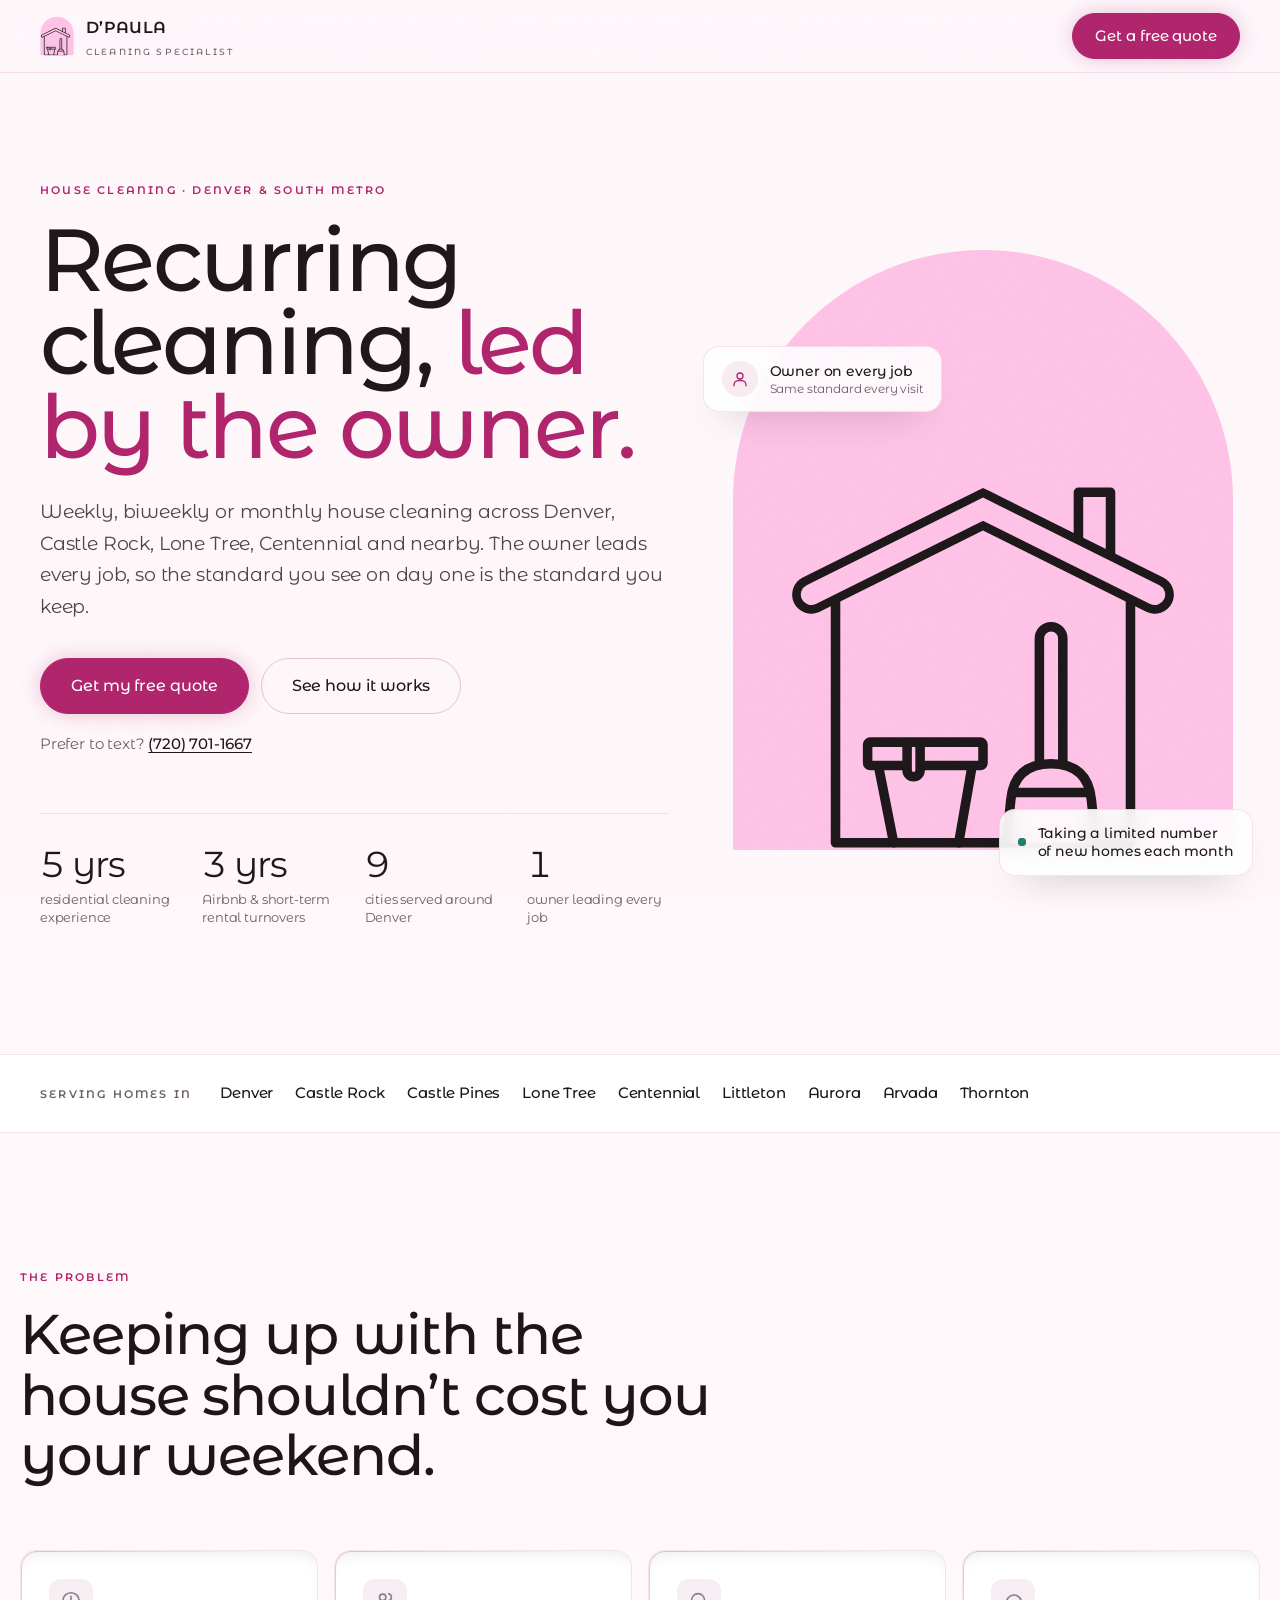
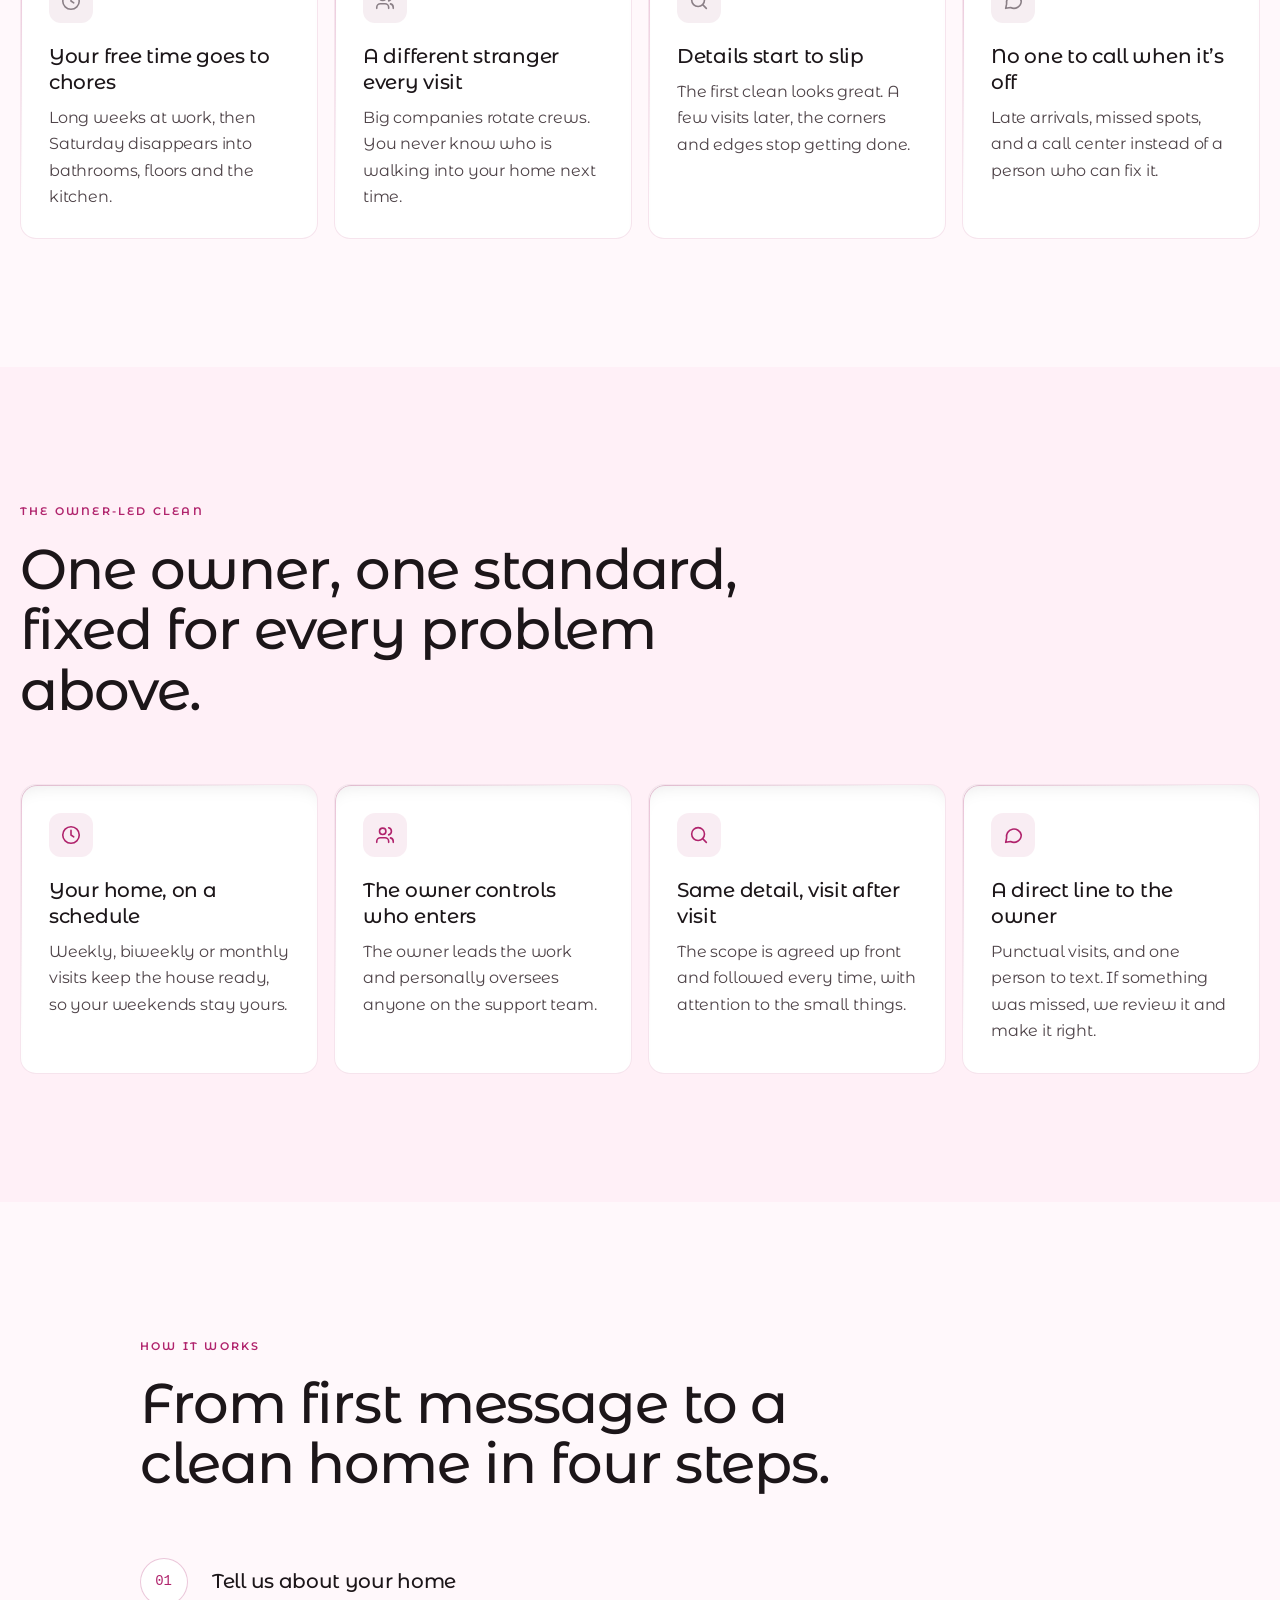
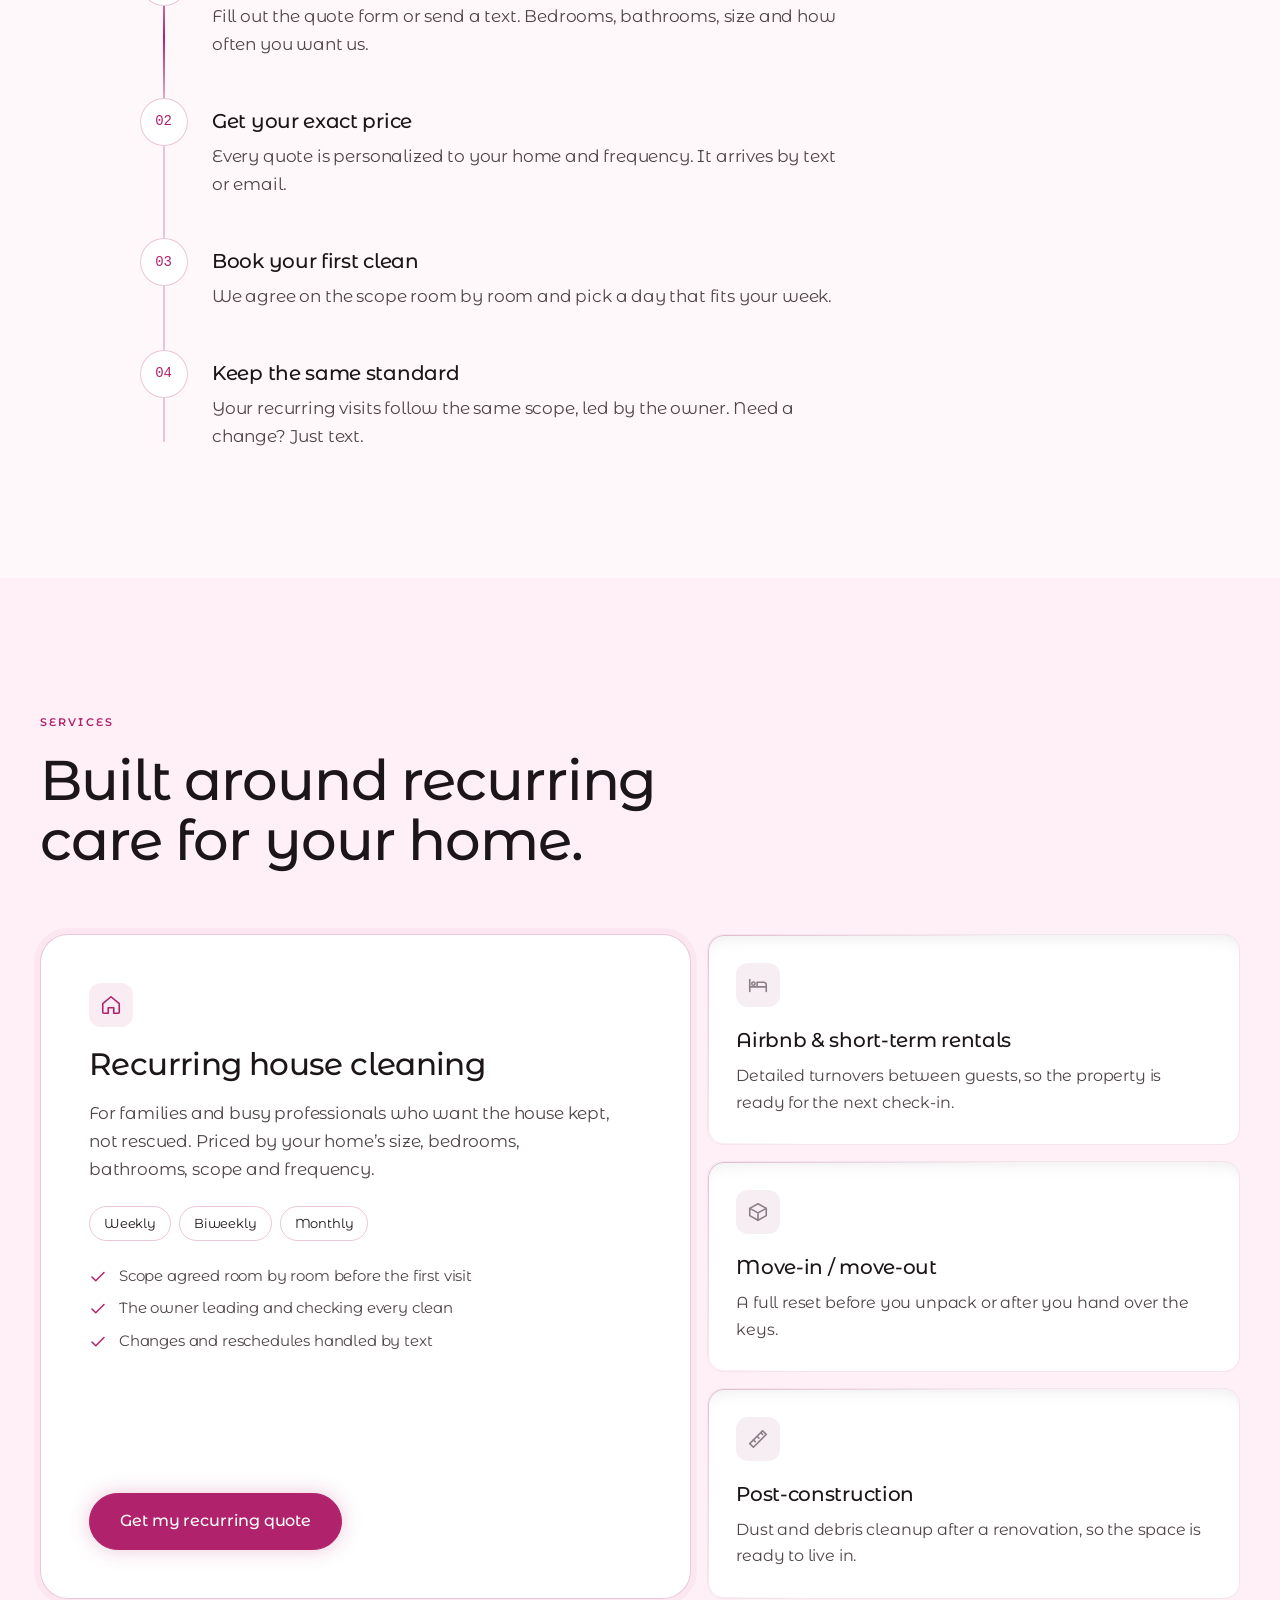
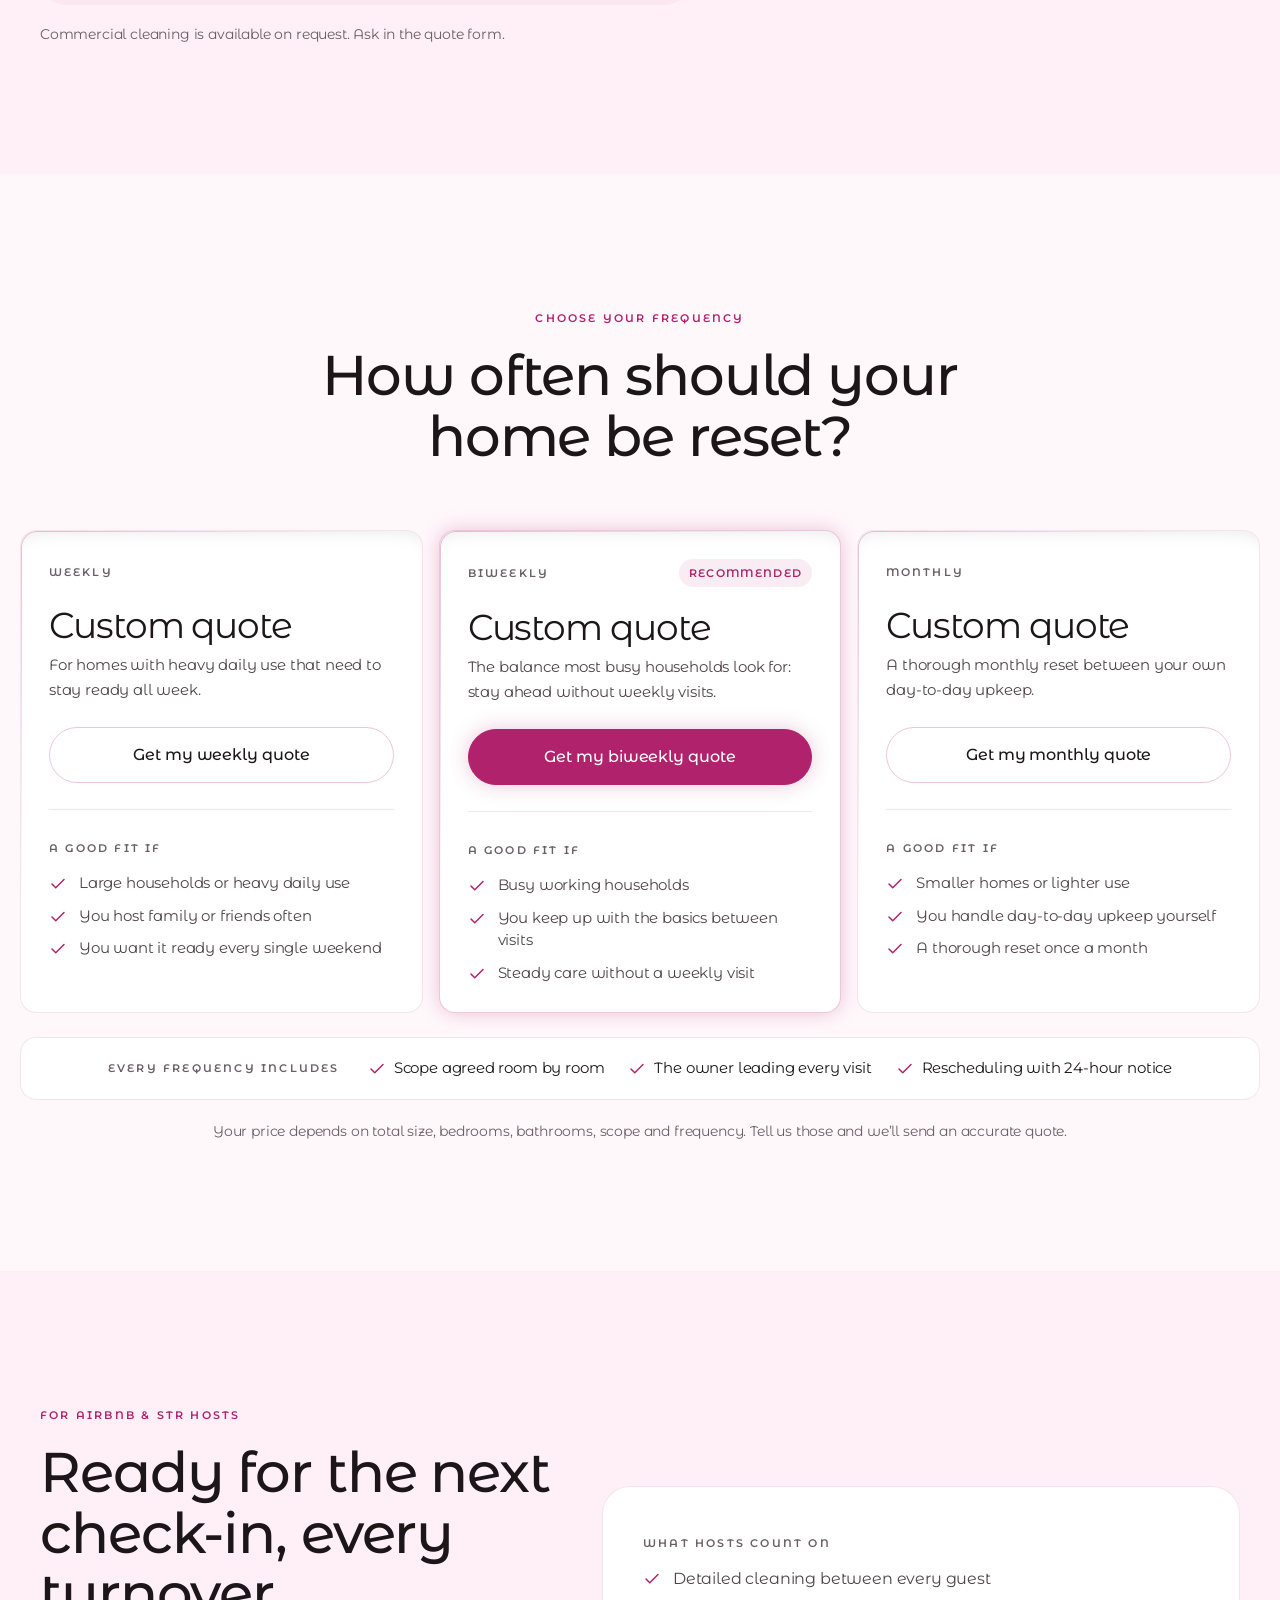
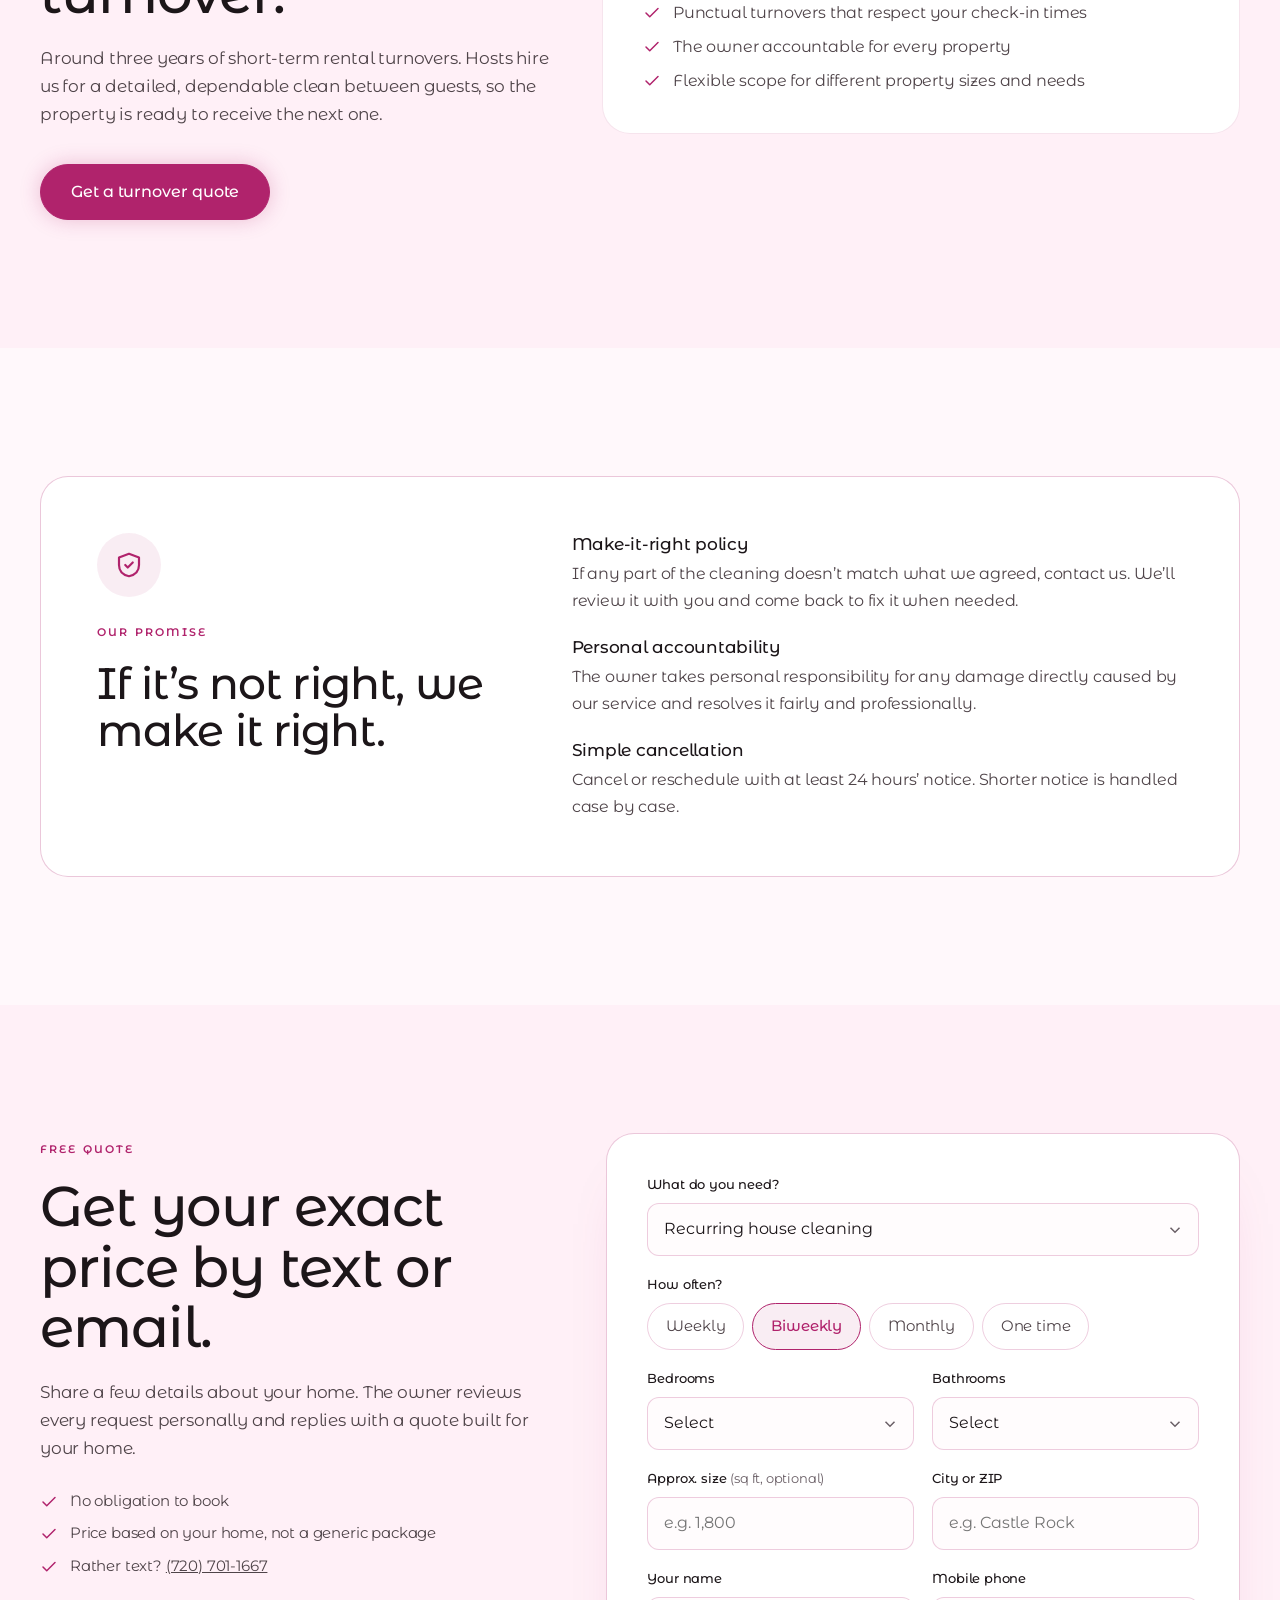
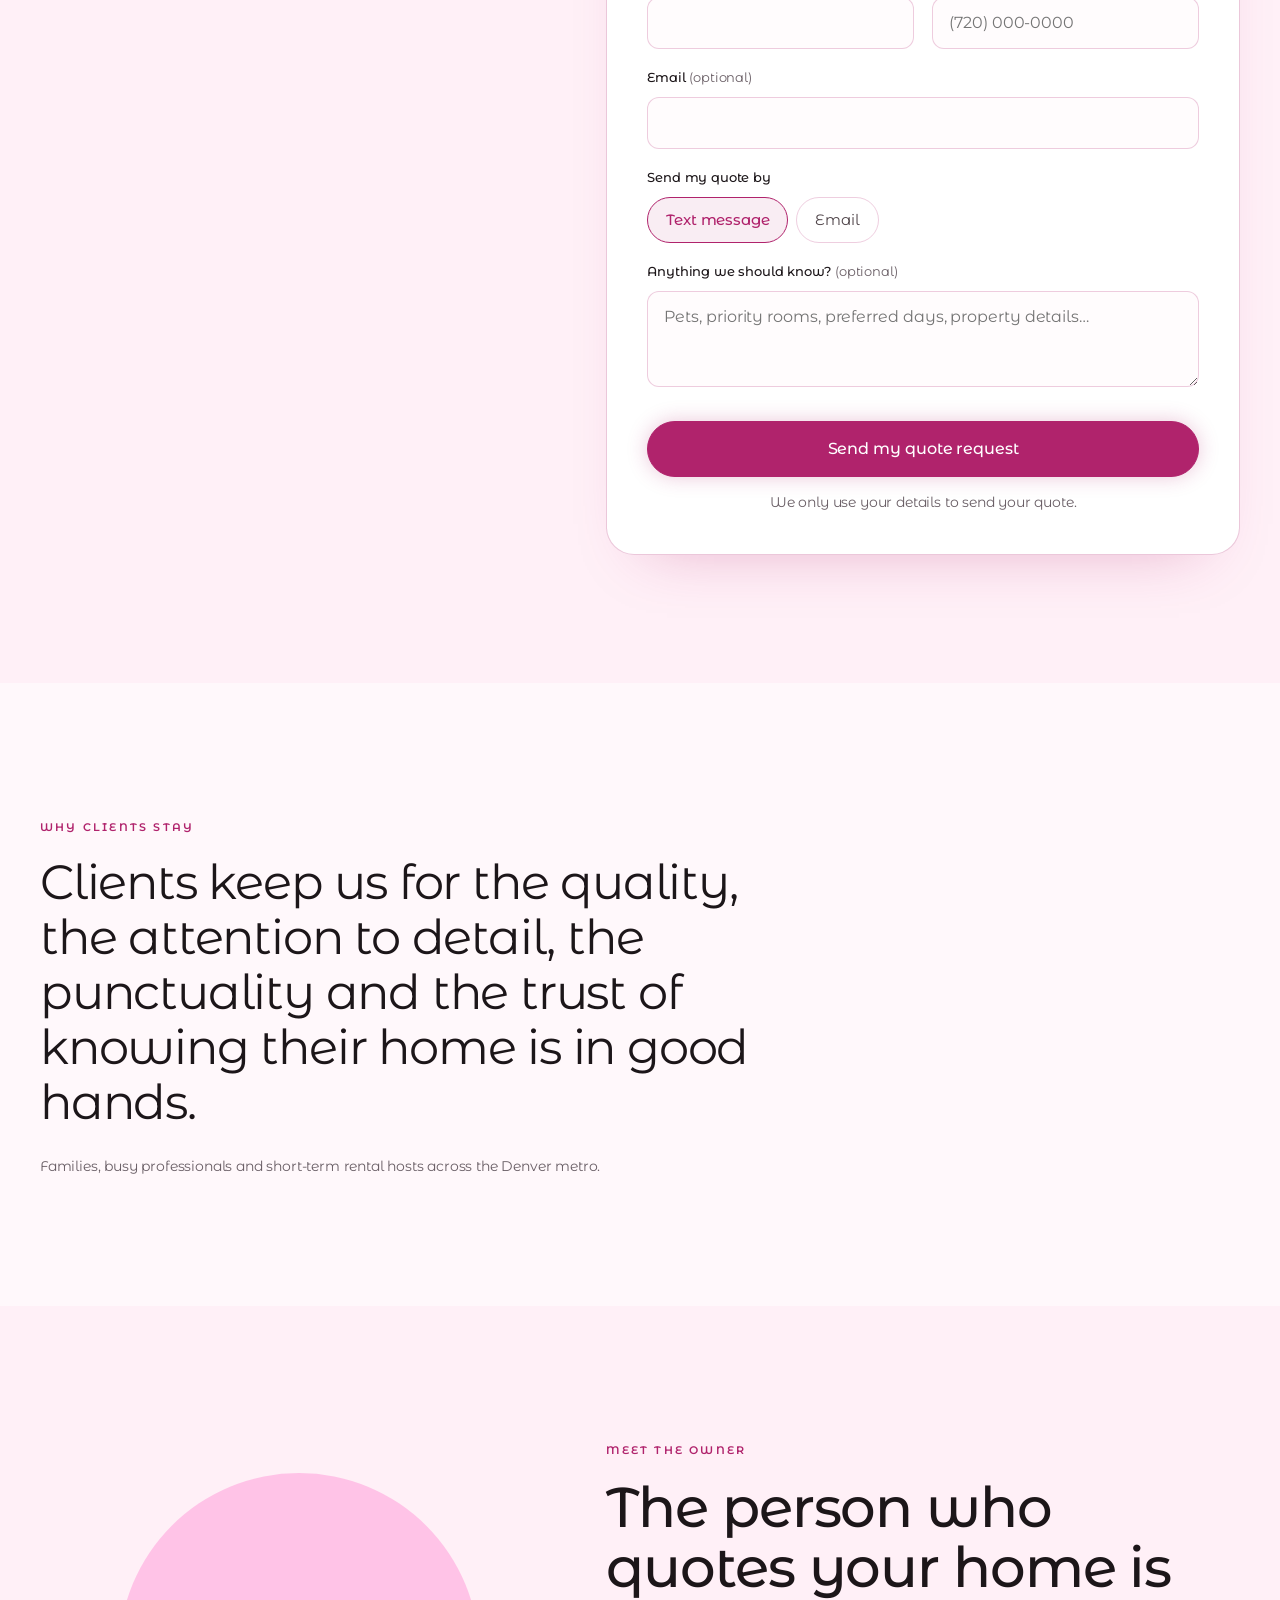
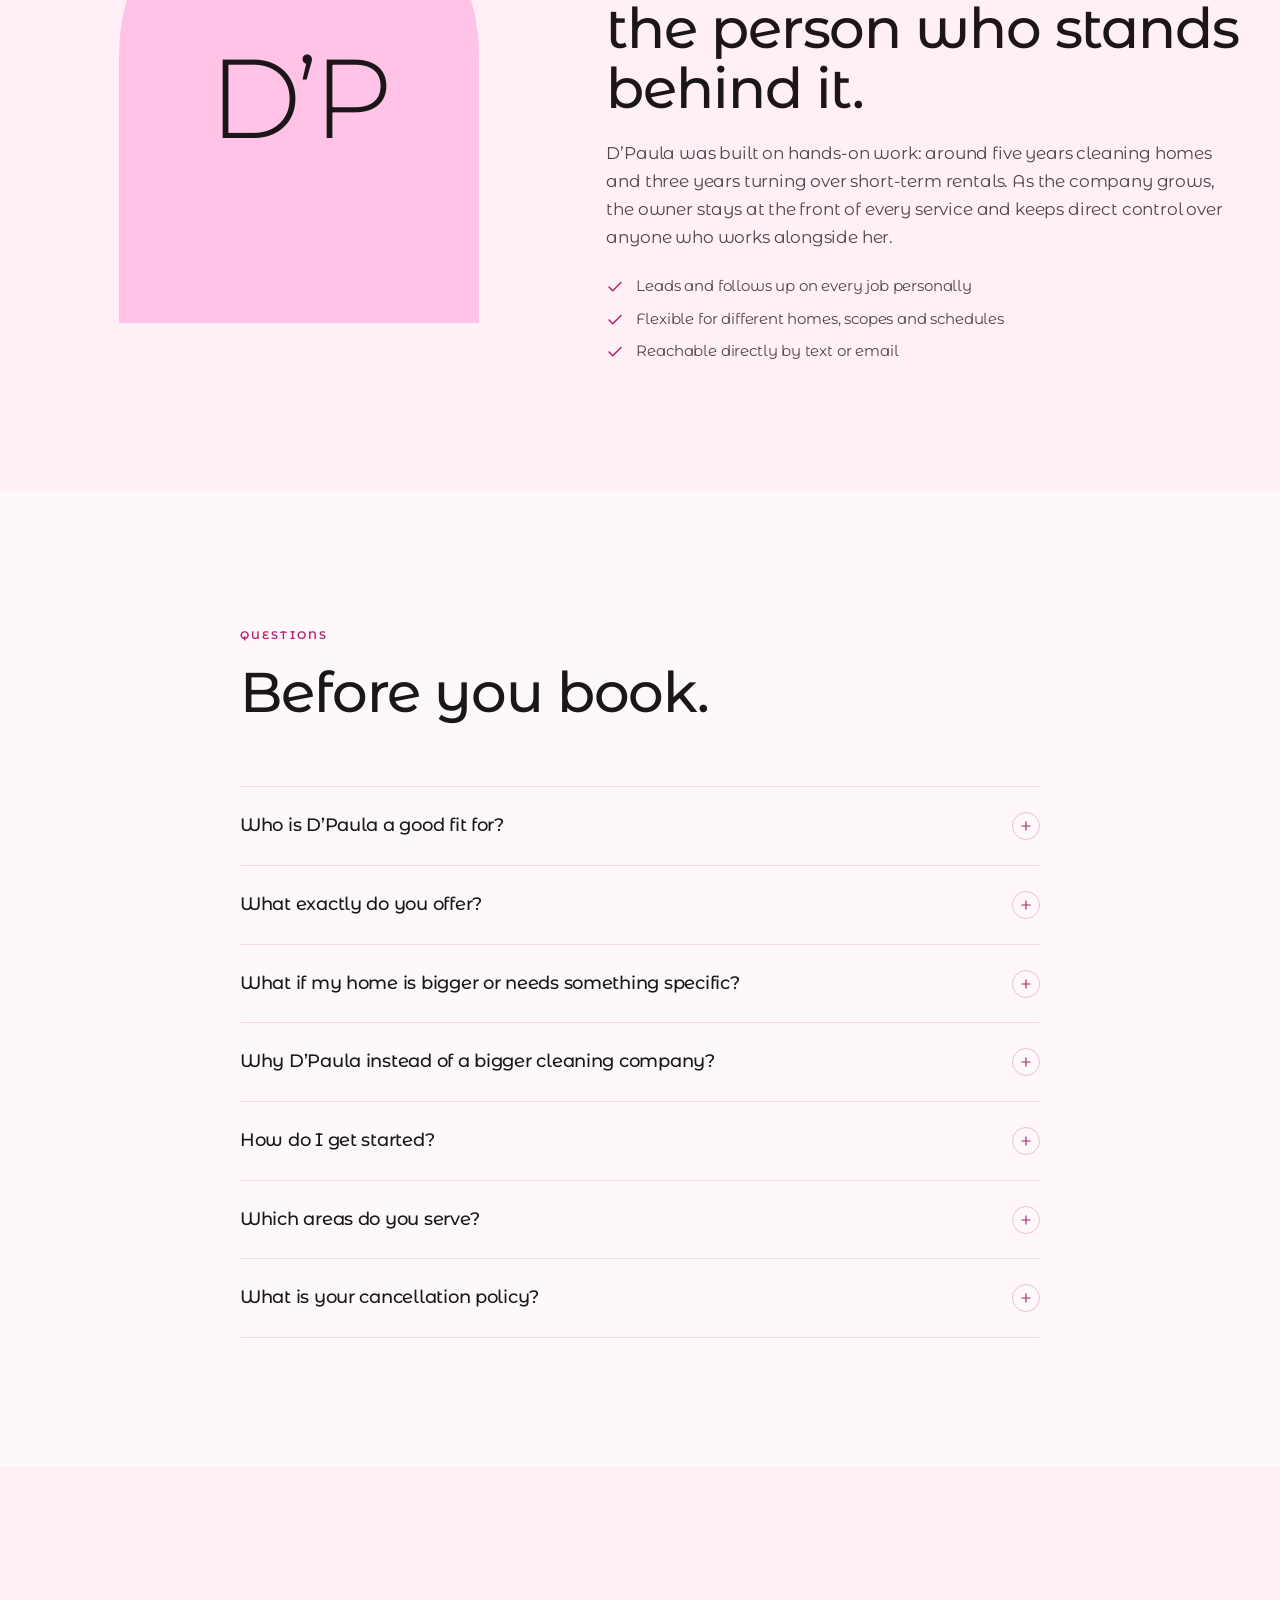
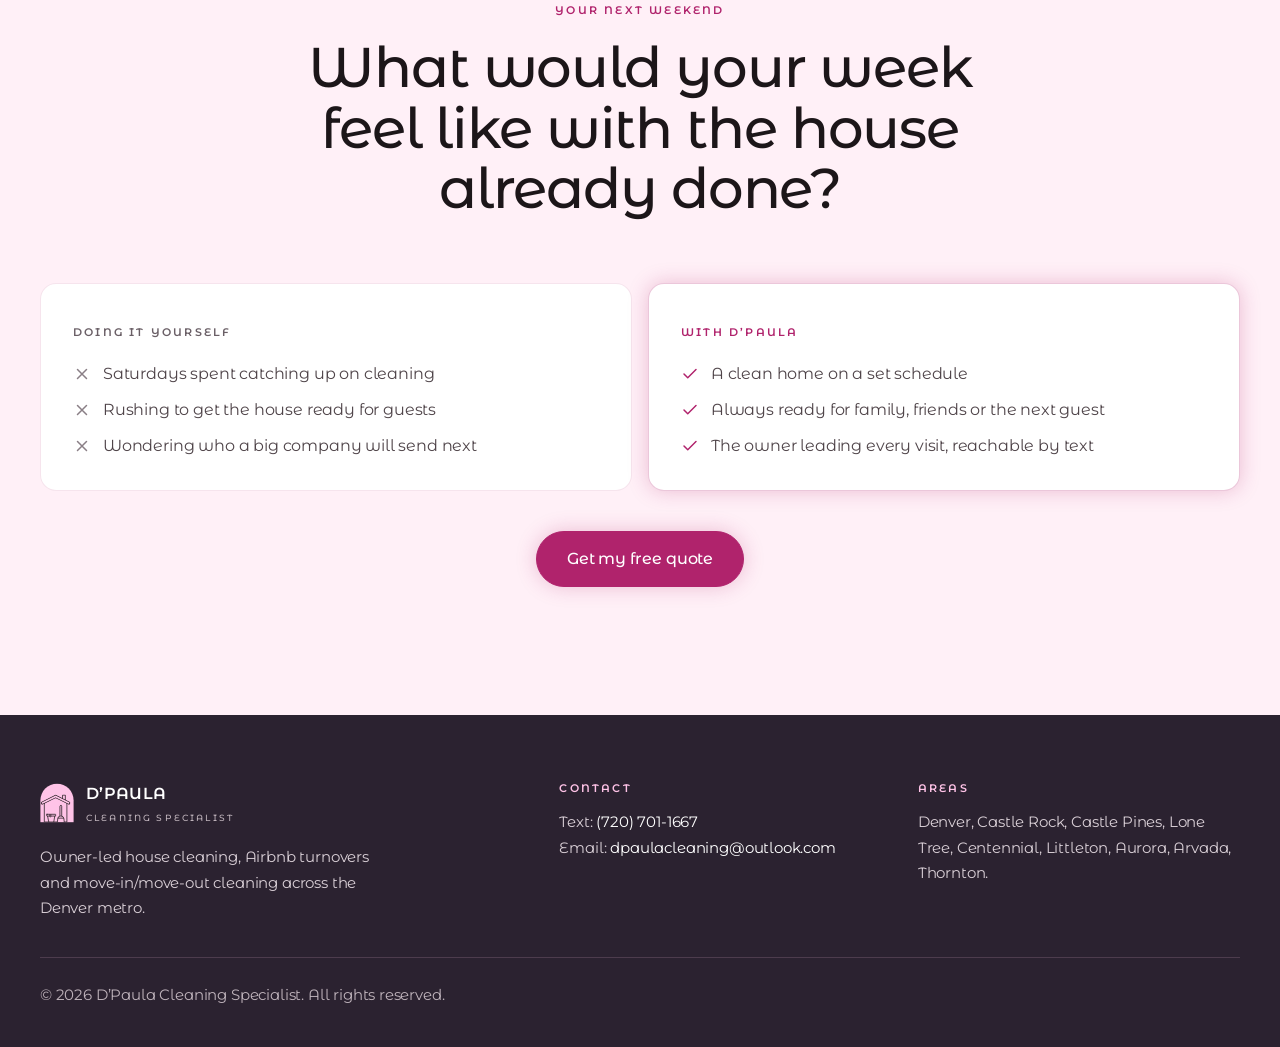
==== nathalia/index.html @ 1c531e30 "Add files via upload" ====
<!DOCTYPE html>
<html lang="en">
<head>
<meta charset="utf-8">
<meta name="viewport" content="width=device-width, initial-scale=1, viewport-fit=cover">
<title>D'Paula Cleaning Specialist | Owner-Led House Cleaning in Denver &amp; South Metro</title>
<meta name="description" content="Recurring house cleaning, Airbnb turnovers and move-in/move-out cleaning in Denver, Castle Rock, Castle Pines, Lone Tree, Centennial, Littleton, Aurora, Arvada and Thornton. The owner leads every job. Get a free quote.">
<meta name="theme-color" content="#FFF8FB">
<meta property="og:title" content="D'Paula Cleaning Specialist">
<meta property="og:description" content="Owner-led house cleaning across Denver and the South Metro. Weekly, biweekly or monthly.">
<meta property="og:type" content="website">
<!-- TROCAR: og:image com uma foto real (1200x630) quando houver -->
<link rel="icon" href="data:image/svg+xml,%3Csvg xmlns='http://www.w3.org/2000/svg' viewBox='0 0 32 32'%3E%3Cpath d='M2 32V16A14 14 0 0 1 30 16V32Z' fill='%23FFC3E7'/%3E%3Cpath d='M7 18l9-7 9 7M9 17v12h14V17' fill='none' stroke='%231C1619' stroke-width='2.4' stroke-linejoin='round'/%3E%3C/svg%3E">

<link rel="preconnect" href="https://fonts.googleapis.com">
<link rel="preconnect" href="https://fonts.gstatic.com" crossorigin>
<!-- Montserrat: mesma família da logo. Escolha deliberada no lugar da Inter para manter coerência de marca. -->
<link href="https://fonts.googleapis.com/css2?family=Montserrat:wght@300..600&display=swap" rel="stylesheet">

<script>document.documentElement.classList.add('js')</script>

<!-- TROCAR: cole aqui o GA4 (gtag) e o Meta Pixel quando a cliente tiver as contas.
     Os eventos já disparam pela função track() no fim do arquivo:
     generate_lead (envio do formulário) e contact_text / contact_email (cliques de contato). -->

<script type="application/ld+json">
{
  "@context": "https://schema.org",
  "@type": "LocalBusiness",
  "name": "D'Paula Cleaning Specialist",
  "description": "Owner-led residential cleaning, Airbnb / short-term rental turnovers, move-in/move-out and post-construction cleaning.",
  "telephone": "+1-720-701-1667",
  "email": "dpaulacleaning@outlook.com",
  "areaServed": ["Denver","Castle Rock","Castle Pines","Lone Tree","Centennial","Littleton","Aurora","Arvada","Thornton"],
  "priceRange": "Custom quote"
}
</script>

<style>
/* =========================================================
   TOKENS
   Sistema das 41 LPs adaptado para tema CLARO da marca:
   base quase-branca tingida com o rosa da marca (no lugar do preto tingido),
   um único acento (Framboesa) em seis funções fixas.
   ========================================================= */
:root{
  --bg:#FFF8FB;          /* página: branco tingido de rosa */
  --bg-2:#FFF0F7;        /* seção alternada */
  --card:#FFFFFF;        /* card */
  --brand:#FFC3E7;       /* rosa da logo: só no arco da marca */
  --ink:#1C1619;         /* títulos */
  --text:#4F4449;        /* parágrafos (AA sobre todos os fundos) */
  --muted:#6A5F66;       /* legendas */
  --night:#2B2230;       /* rodapé */
  --ok:#1E7F6B;          /* status "disponível" (separado do acento) */

  --accent:#B0236C;      /* ÚNICO acento */
  --accent-d:#8C1B56;
  --a:176,35,108;
  --border-s:rgba(var(--a),.12);
  --border-m:rgba(var(--a),.25);
  --border-l:rgba(var(--a),.40);
  --glow-sm:0 0 20px rgba(var(--a),.25);
  --glow-md:0 0 32px rgba(var(--a),.45);

  --ease:cubic-bezier(.4,0,.2,1);
  --ease-out:cubic-bezier(.16,1,.3,1);

  --r-card:16px;
  --r-block:28px;
  --pad-y:clamp(64px, 10vw, 140px);
  --font:"Montserrat", system-ui, -apple-system, "Segoe UI", sans-serif;
  --mono:ui-monospace, "SFMono-Regular", Menlo, Consolas, monospace;
}

*,*::before,*::after{box-sizing:border-box}
html{scroll-behavior:smooth;-webkit-text-size-adjust:100%;scroll-padding-top:88px}
body{
  margin:0;background:var(--bg);color:var(--text);
  font-family:var(--font);font-size:1.0625rem;line-height:1.65;font-weight:400;
  font-feature-settings:"salt","ss01","ss02","rlig" 1,"calt" 1;
  letter-spacing:-.01em;
  overflow-x:hidden;
  padding-bottom:env(safe-area-inset-bottom,0px);
}
img,svg{display:block;max-width:100%}
a{color:inherit}
h1,h2,h3{color:var(--ink);margin:0;font-weight:500}
p{margin:0}
.num{font-variant-numeric:tabular-nums}

/* Técnica 1: grão fractal global */
body::before{
  content:"";position:fixed;inset:0;pointer-events:none;z-index:9999;opacity:.035;
  background-image:url("data:image/svg+xml,%3Csvg xmlns='http://www.w3.org/2000/svg' width='300' height='300'%3E%3Cfilter id='n'%3E%3CfeTurbulence type='fractalNoise' baseFrequency='0.85' numOctaves='4'/%3E%3C/filter%3E%3Crect width='300' height='300' filter='url(%23n)'/%3E%3C/svg%3E");
}

:focus-visible{outline:2px solid var(--accent);outline-offset:3px;border-radius:6px}
.skip{position:absolute;left:-999px;top:8px;background:var(--ink);color:#fff;padding:10px 16px;border-radius:9999px;z-index:10000}
.skip:focus{left:12px}

/* ---------- Tipografia ---------- */
.label{
  display:inline-block;font-size:11px;font-weight:600;text-transform:uppercase;
  letter-spacing:.2em;color:var(--accent);line-height:1.3;margin-bottom:20px;
}
.h1{
  font-size:clamp(2.5rem,7vw,5.5rem);line-height:.95;letter-spacing:-.03em;
  font-weight:500;max-width:15ch;
}
.h1 em{font-style:normal;color:var(--accent)}
.h2{font-size:clamp(2rem,4.5vw,3.5rem);line-height:1.08;letter-spacing:-.02em;max-width:20ch}
.h3{font-size:1.25rem;line-height:1.3;letter-spacing:-.015em}
.lead{font-size:clamp(1.0625rem,1.6vw,1.1875rem);max-width:52ch;font-weight:400}
.body{max-width:65ch}
.cap{font-size:.875rem;color:var(--muted)}

/* ---------- Layout ---------- */
.wrap{width:min(1200px,100% - 40px);margin-inline:auto}
.wrap-wide{width:min(1320px,100% - 40px);margin-inline:auto}
.wrap-steps{width:min(1000px,100% - 40px);margin-inline:auto}
.wrap-faq{width:min(800px,100% - 40px);margin-inline:auto}
.section{padding-block:var(--pad-y)}
.alt{background:var(--bg-2)}
.head{margin-bottom:clamp(40px,6vw,64px)}
.head p{margin-top:18px}

/* ---------- Botões ---------- */
.btn{
  display:inline-flex;align-items:center;justify-content:center;gap:10px;
  min-height:48px;padding:14px 30px;border-radius:9999px;
  font:inherit;font-size:1rem;font-weight:500;letter-spacing:-.005em;
  text-decoration:none;cursor:pointer;border:1px solid transparent;
  transition:transform .15s var(--ease), box-shadow .15s var(--ease), background-color .15s var(--ease), border-color .15s var(--ease);
}
/* Técnica 5: botão que emite luz */
.btn-primary{background:var(--accent);border-color:var(--accent);color:#fff;box-shadow:var(--glow-sm)}
.btn-primary:hover{box-shadow:var(--glow-md);transform:translateY(-2px)}
.btn-primary:active{background:var(--accent-d);transform:none}
.btn-ghost{background:transparent;border-color:var(--border-m);color:var(--ink)}
.btn-ghost:hover{border-color:var(--border-l);transform:translateY(-2px)}
.btn svg{width:18px;height:18px}

/* ---------- Nav ---------- */
.nav{
  position:fixed;inset:0 0 auto 0;z-index:50;
  background:rgba(255,248,251,.78);backdrop-filter:saturate(1.4) blur(14px);-webkit-backdrop-filter:saturate(1.4) blur(14px);
  border-bottom:1px solid var(--border-s);
  padding-top:env(safe-area-inset-top,0px);
}
.nav .wrap{display:flex;align-items:center;justify-content:space-between;height:72px}
.brand{display:flex;align-items:center;gap:12px;text-decoration:none;color:var(--ink)}
.brand svg{width:34px;height:40px}
.brand b{font-weight:600;letter-spacing:.02em;font-size:1rem;line-height:1}
.brand small{display:block;font-size:9px;letter-spacing:.24em;font-weight:500;color:var(--muted);margin-top:4px}
.nav .btn{min-height:44px;padding:10px 22px;font-size:.9375rem}

/* ---------- Hero ---------- */
.hero{padding-top:calc(72px + clamp(48px,8vw,104px));padding-bottom:var(--pad-y)}
.hero-grid{display:grid;gap:56px;align-items:center}
.hero .lead{margin-top:28px}
.ctas{display:flex;flex-wrap:wrap;gap:12px;margin-top:36px}
.text-line{margin-top:18px;font-size:.9375rem;color:var(--muted)}
.text-line a{color:var(--ink);font-weight:500;text-underline-offset:3px}
.stats{
  display:grid;grid-template-columns:repeat(2,1fr);gap:24px 20px;margin-top:56px;
  padding-top:32px;border-top:1px solid var(--border-s);max-width:640px;
}
.stat strong{display:block;font-size:clamp(1.75rem,3vw,2.25rem);font-weight:400;letter-spacing:-.03em;color:var(--ink);line-height:1}
.stat span{display:block;margin-top:8px;font-size:.8125rem;color:var(--muted);line-height:1.4}

/* Arco da marca: o único elemento memorável do topo */
.visual{position:relative;max-width:500px;width:100%;margin-inline:auto}
.arch{
  aspect-ratio:5/6;border-radius:9999px 9999px var(--r-block) var(--r-block);
  background:var(--brand);position:relative;overflow:hidden;
  display:flex;align-items:flex-end;justify-content:center;
}
.arch > svg{width:80%;height:auto;aspect-ratio:460/425}
.arch img{position:absolute;inset:0;width:100%;height:100%;object-fit:cover}
.float{
  position:absolute;background:rgba(255,255,255,.9);backdrop-filter:blur(10px);-webkit-backdrop-filter:blur(10px);
  border:1px solid var(--border-s);border-radius:var(--r-card);
  padding:14px 18px;display:flex;align-items:center;gap:12px;
  box-shadow:0 18px 40px -24px rgba(28,22,25,.35);
  font-size:.875rem;color:var(--ink);font-weight:500;line-height:1.35;
}
.float .ico{width:36px;height:36px;border-radius:9999px;display:grid;place-items:center;background:rgba(var(--a),.08);flex:none}
.float .ico svg{width:18px;height:18px;color:var(--accent)}
.float small{display:block;font-weight:400;color:var(--muted);font-size:.75rem}
.f1{top:16%;left:-6%}
.f2{bottom:-26px;right:-4%}

/* Etiqueta de status com ponto pulsante (escassez real: capacidade limitada) */
.dot{position:relative;width:8px;height:8px;border-radius:50%;background:var(--ok);flex:none}
.dot::after{content:"";position:absolute;inset:0;border-radius:50%;background:inherit;animation:ping 2.2s cubic-bezier(0,0,.2,1) infinite}
@keyframes ping{to{transform:scale(2.8);opacity:0}}

/* ---------- Faixa de prova ---------- */
.band{border-block:1px solid var(--border-s);background:var(--card)}
.band .wrap{display:flex;flex-wrap:wrap;align-items:center;gap:14px 28px;padding-block:26px}
.band .label{margin:0;color:var(--muted)}
.cities{display:flex;flex-wrap:wrap;gap:8px 22px;list-style:none;margin:0;padding:0}
.cities li{font-size:.9375rem;color:var(--ink);font-weight:500}

/* ---------- Cards ---------- */
.grid-4{display:grid;gap:16px}
/* Técnica 6: card escavado + Técnica 4: borda em gradiente */
.card{
  position:relative;background:var(--card);border-radius:var(--r-card);padding:28px;
  border:1px solid var(--border-s);
  box-shadow:inset 0 14px 22px -20px rgba(28,22,25,.18);
  transition:border-color .15s var(--ease), transform .15s var(--ease);
}
.card::before{
  content:"";position:absolute;inset:0;padding:1px;border-radius:inherit;pointer-events:none;
  background:linear-gradient(135deg, rgba(var(--a),.28), transparent 42%);
  -webkit-mask:linear-gradient(#fff 0 0) content-box, linear-gradient(#fff 0 0);
  -webkit-mask-composite:xor;mask-composite:exclude;
}
.card:hover{border-color:var(--border-l)}
.card h3{margin-top:20px}
.card p{margin-top:10px;font-size:1rem}
.icon{width:44px;height:44px;border-radius:12px;display:grid;place-items:center;background:#F6EEF2}
.icon svg{width:22px;height:22px;color:#8A7F86}
.is-on .icon{background:rgba(var(--a),.08)}
.is-on .icon svg{color:var(--accent)}
.tag{font-size:11px;font-weight:600;letter-spacing:.2em;text-transform:uppercase;color:var(--muted)}

/* ---------- Como funciona ---------- */
.steps-box{position:relative}
.steps{list-style:none;margin:0;padding:0;display:grid;gap:40px}
.rail{position:absolute;left:23px;top:8px;bottom:8px;width:2px;background:var(--border-m);overflow:hidden;border-radius:2px}
.rail::after{
  content:"";position:absolute;left:0;top:0;width:100%;height:30%;
  background:linear-gradient(to bottom, transparent, var(--accent), transparent);
  animation:beam 3.4s linear infinite;
}
@keyframes beam{from{transform:translateY(-100%)}to{transform:translateY(340%)}}
.step{display:grid;grid-template-columns:48px 1fr;gap:24px;align-items:start}
.step-n{
  width:48px;height:48px;border-radius:9999px;display:grid;place-items:center;position:relative;z-index:1;
  background:var(--card);border:1px solid var(--border-m);
  font-family:var(--mono);font-size:.875rem;color:var(--accent);font-variant-numeric:tabular-nums;
}
.step h3{padding-top:10px}
.step p{margin-top:8px;max-width:58ch}

/* ---------- Serviços ---------- */
.svc-grid{display:grid;gap:16px}
.svc-main{display:flex;flex-direction:column;background:var(--card);border:1px solid var(--border-m);border-radius:var(--r-block);padding:clamp(28px,4vw,48px);position:relative;box-shadow:0 0 0 6px rgba(var(--a),.04)}
.svc-main .h3{font-size:clamp(1.5rem,2.4vw,2rem);font-weight:500;letter-spacing:-.02em;margin-top:18px}
.svc-main p{margin-top:14px;max-width:48ch}
.svc-main .btn{margin-top:auto;align-self:flex-start}
.svc-main .checks{margin:24px 0 32px}
.freqs{display:flex;flex-wrap:wrap;gap:8px;margin-top:22px}
.freqs span{font-size:.8125rem;padding:6px 14px;border-radius:9999px;border:1px solid var(--border-m);color:var(--ink)}
.svc-side{display:grid;gap:16px}

/* ---------- Frequências ---------- */
.plans{display:grid;gap:16px}
.plan{display:flex;flex-direction:column}
.plan.featured{border-color:var(--border-m);box-shadow:var(--glow-sm), inset 0 14px 22px -20px rgba(28,22,25,.18)}
.plan > .tag{display:flex;justify-content:space-between;align-items:center;min-height:26px}
.pill{font-size:11px;letter-spacing:.12em;padding:5px 10px;border-radius:9999px;background:rgba(var(--a),.08);color:var(--accent)}
.plan .price{margin-top:22px;font-size:clamp(1.75rem,3vw,2.25rem);font-weight:400;letter-spacing:-.03em;color:var(--ink);line-height:1}
.plan .price + p{margin-top:10px;font-size:.9375rem}
.plan .btn{margin-top:24px;width:100%}
.plan .inc{margin-top:26px;padding-top:22px;border-top:1px solid var(--border-s)}
.checks{list-style:none;margin:12px 0 0;padding:0;display:grid;gap:10px}
.checks li{display:grid;grid-template-columns:20px 1fr;gap:10px;font-size:.9375rem;line-height:1.5}
.checks svg{width:18px;height:18px;color:var(--accent);margin-top:3px}
.factors{margin-top:20px;text-align:center}
.included{margin-top:24px;border:1px solid var(--border-s);border-radius:var(--r-card);background:var(--card);padding:18px 24px;display:flex;flex-wrap:wrap;align-items:center;gap:12px 28px;justify-content:center}
.included ul{list-style:none;margin:0;padding:0;display:flex;flex-wrap:wrap;gap:10px 24px}
.included li{display:flex;align-items:center;gap:8px;font-size:.9375rem;color:var(--ink)}
.included svg{width:18px;height:18px;color:var(--accent)}

/* ---------- Airbnb ---------- */
.host{display:grid;gap:40px;align-items:center}
.host-box{background:var(--card);border:1px solid var(--border-s);border-radius:var(--r-block);padding:clamp(24px,4vw,40px)}
.host-box .checks li{font-size:1rem}

/* ---------- Garantia ---------- */
.promise{
  display:grid;gap:32px;background:var(--card);border:1px solid var(--border-m);border-radius:var(--r-block);
  padding:clamp(28px,5vw,56px);
}
.promise .seal{width:64px;height:64px;border-radius:9999px;display:grid;place-items:center;background:rgba(var(--a),.08)}
.promise .seal svg{width:30px;height:30px;color:var(--accent)}
.promise-list{display:grid;gap:22px}
.promise-list h3{font-size:1.0625rem}
.promise-list p{margin-top:6px;font-size:1rem}

/* ---------- Formulário ---------- */
.quote{display:grid;gap:48px;align-items:start}
.quote-side .checks{margin-top:28px}
.form{background:var(--card);border:1px solid var(--border-m);border-radius:var(--r-block);padding:clamp(22px,4vw,40px);box-shadow:0 30px 60px -40px rgba(var(--a),.35)}
.fields{display:grid;gap:18px;grid-template-columns:1fr 1fr}
.full{grid-column:1/-1}
.field label,.field legend{display:block;font-size:.8125rem;font-weight:500;color:var(--ink);margin-bottom:8px;padding:0}
.field fieldset{border:0;margin:0;padding:0;min-width:0}
.opt{font-weight:400;color:var(--muted)}
input,select,textarea{
  width:100%;min-height:48px;padding:12px 16px;border-radius:12px;
  border:1px solid rgba(var(--a),.22);background:#FFFCFD;color:var(--ink);
  font:inherit;font-size:1rem;letter-spacing:-.005em;
  transition:border-color .15s var(--ease), box-shadow .15s var(--ease);
}
textarea{min-height:96px;resize:vertical}
select{appearance:none;-webkit-appearance:none;background-image:url("data:image/svg+xml,%3Csvg xmlns='http://www.w3.org/2000/svg' viewBox='0 0 24 24' fill='none' stroke='%236A5F66' stroke-width='2'%3E%3Cpath d='m6 9 6 6 6-6'/%3E%3C/svg%3E");background-repeat:no-repeat;background-position:right 14px center;background-size:18px;padding-right:42px}
input:focus,select:focus,textarea:focus{outline:none;border-color:var(--accent);box-shadow:0 0 0 4px rgba(var(--a),.12)}
.chips{display:flex;flex-wrap:wrap;gap:8px}
.chips input{position:absolute;opacity:0;width:1px;height:1px;min-height:0}
.chips label{
  margin:0;min-height:44px;display:inline-flex;align-items:center;padding:10px 18px;border-radius:9999px;
  border:1px solid rgba(var(--a),.22);font-weight:400;font-size:.9375rem;cursor:pointer;color:var(--text);
  transition:border-color .15s var(--ease), background-color .15s var(--ease), color .15s var(--ease);
}
.chips input:checked + label{border-color:var(--accent);background:rgba(var(--a),.08);color:var(--accent);font-weight:500}
.chips input:focus-visible + label{outline:2px solid var(--accent);outline-offset:2px}
.form .btn{width:100%;margin-top:26px}
.form-note{margin-top:14px;text-align:center}
.form-error{display:none;margin-top:14px;color:#B42318;font-size:.9375rem;text-align:center}
.form-error.show{display:block}
.success{display:none;text-align:center;padding:24px 4px}
.success .seal{margin:0 auto 20px;width:64px;height:64px;border-radius:9999px;display:grid;place-items:center;background:rgba(30,127,107,.1)}
.success .seal svg{width:30px;height:30px;color:var(--ok)}
.success p{margin:14px auto 0;max-width:42ch}
.success .btn{margin-top:24px}
.sent .form-body{display:none}
.sent .success{display:block}

/* ---------- Prova / declaração em corpo de título ---------- */
.statement{font-size:clamp(1.75rem,4vw,3rem);line-height:1.15;letter-spacing:-.025em;font-weight:400;color:var(--ink);max-width:24ch}
.statement + .cap{margin-top:24px}

/* ---------- Dona ---------- */
.owner{display:grid;gap:48px;align-items:center}
.owner .arch{max-width:360px;width:100%;margin-inline:auto;aspect-ratio:4/5}
.mono-mark{align-self:center;font-size:clamp(4rem,10vw,7rem);font-weight:300;letter-spacing:-.04em;color:var(--ink);line-height:1}
.owner .arch{align-items:center}
.owner .body{margin-top:20px}
.owner .checks{margin-top:24px}

/* ---------- FAQ (Técnica 7) ---------- */
.faq{border-top:1px solid var(--border-s)}
.faq-item{border-bottom:1px solid var(--border-s)}
.faq-q{
  width:100%;display:flex;justify-content:space-between;align-items:center;gap:20px;text-align:left;
  background:none;border:0;padding:24px 0;cursor:pointer;min-height:44px;
  font:inherit;font-size:1.125rem;font-weight:500;letter-spacing:-.015em;color:var(--ink);
}
.faq-q .plus{width:28px;height:28px;flex:none;border-radius:9999px;border:1px solid var(--border-m);display:grid;place-items:center;transition:transform .3s var(--ease), border-color .15s var(--ease)}
.faq-q .plus svg{width:14px;height:14px;color:var(--accent)}
.faq-item.open .plus{transform:rotate(45deg);border-color:var(--border-l)}
.faq-a{display:grid;grid-template-rows:0fr;transition:grid-template-rows .3s ease-out}
.faq-a > div{min-height:0;overflow:hidden}
.faq-a p{padding-bottom:24px;max-width:65ch}
.faq-item.open .faq-a{grid-template-rows:1fr}

/* ---------- Fechamento ---------- */
.close-grid{display:grid;gap:16px;margin-top:clamp(40px,6vw,64px)}
.col{border-radius:var(--r-card);padding:32px;border:1px solid var(--border-s);background:var(--card)}
.col.with{border-color:var(--border-m);box-shadow:var(--glow-sm)}
.col ul{list-style:none;margin:18px 0 0;padding:0;display:grid;gap:12px}
.col li{display:grid;grid-template-columns:20px 1fr;gap:10px;line-height:1.5;font-size:1rem}
.col li svg{width:18px;height:18px;margin-top:3px}
.col.without li svg{color:#8A7F86}
.col.with li svg{color:var(--accent)}
.close-cta{margin-top:40px;text-align:center}

/* ---------- Rodapé ---------- */
.footer{background:var(--night);color:#D9CFD6;padding-block:64px 40px}
.footer .wrap{display:grid;gap:36px}
.footer .brand{color:#fff}
.footer .brand small{color:#BFB3BB}
.footer a{color:#fff;text-decoration:none}
.footer a:hover{text-decoration:underline;text-underline-offset:3px}
.footer h4{margin:0 0 12px;font-size:11px;letter-spacing:.2em;text-transform:uppercase;font-weight:600;color:#FFC3E7}
.footer p,.footer li{font-size:.9375rem;line-height:1.7}
.footer ul{list-style:none;margin:0;padding:0}
.legal{border-top:1px solid rgba(255,195,231,.16);padding-top:24px;font-size:.8125rem;color:#BFB3BB}

/* ---------- Barra fixa no celular ---------- */
.mbar{
  position:fixed;left:0;right:0;bottom:0;z-index:60;display:flex;gap:10px;
  padding:12px 16px calc(12px + env(safe-area-inset-bottom,0px));
  background:rgba(255,248,251,.92);backdrop-filter:blur(14px);-webkit-backdrop-filter:blur(14px);
  border-top:1px solid var(--border-s);
}
.mbar .btn{flex:1;min-height:48px;padding:12px 14px;font-size:.9375rem}
.mbar .btn-ghost{flex:0 0 auto}
body{padding-bottom:calc(76px + env(safe-area-inset-bottom,0px))}

/* ---------- Revelar com desfoque ---------- */
@keyframes reveal{
  from{opacity:0;transform:translateY(30px);filter:blur(8px)}
  to{opacity:1;transform:none;filter:blur(0)}
}
.js .reveal{animation:reveal .8s var(--ease-out) both;animation-play-state:paused;animation-delay:calc(var(--i,0) * 80ms)}
.js .reveal.on{animation-play-state:running}

/* ---------- Breakpoints ---------- */
@media (min-width:640px){
  .grid-4{grid-template-columns:repeat(2,1fr)}
  .stats{grid-template-columns:repeat(4,1fr)}
  .close-grid{grid-template-columns:1fr 1fr}
}
@media (min-width:900px){
  .hero-grid{grid-template-columns:1.1fr .9fr}
  .grid-4{grid-template-columns:repeat(4,1fr)}
  .svc-grid{grid-template-columns:1.1fr .9fr}
  .plans{grid-template-columns:repeat(3,1fr)}
  .host{grid-template-columns:.9fr 1.1fr}
  .promise{grid-template-columns:.42fr .58fr;align-items:start}
  .quote{grid-template-columns:.9fr 1.1fr}
  .quote-side{position:sticky;top:110px}
  .owner{grid-template-columns:.9fr 1.1fr}
  .footer .wrap{grid-template-columns:1.2fr .8fr .8fr}
  .legal{grid-column:1/-1}
  .mbar{display:none}
  body{padding-bottom:0}
}
@media (max-width:899px){
  .visual{max-width:320px}
  .f1{left:-2%;top:10%}
  .f2{right:-2%;bottom:-22px}
}
@media (max-width:520px){
  .fields{grid-template-columns:1fr}
  .float{padding:10px 14px;font-size:.8125rem}
  .float .ico{width:30px;height:30px}
  .nav .btn{padding:10px 16px}
  .brand small{display:none}
}

/* Acessibilidade: desliga todo movimento */
@media (prefers-reduced-motion:reduce){
  html{scroll-behavior:auto}
  *,*::before,*::after{animation-duration:.01ms!important;animation-iteration-count:1!important;transition-duration:.01ms!important}
  .js .reveal{animation:none;opacity:1;transform:none;filter:none}
  .rail::after,.dot::after{display:none}
}
</style>
</head>
<body>

<!-- Ícones e marca, definidos uma vez -->
<svg width="0" height="0" style="position:absolute" aria-hidden="true">
  <defs>
    <!-- Casa da logo (sem o arco) -->
    <symbol id="house" viewBox="362 404 456 426">
      <g stroke="#1C1619" stroke-width="11" stroke-linecap="round" stroke-linejoin="round" fill="#FFC3E7">
        <rect x="700" y="417" width="37" height="80"/>
        <path d="M420 520 V821 H760 V520"/>
      </g>
      <polyline points="392,535 590,436.5 788,535" fill="none" stroke="#1C1619" stroke-width="44" stroke-linecap="round"/>
      <polyline points="392,535 590,436.5 788,535" fill="none" stroke="#FFC3E7" stroke-width="24" stroke-linecap="round"/>
      <g stroke="#1C1619" stroke-width="11" stroke-linecap="round" stroke-linejoin="round" fill="#FFC3E7">
        <path d="M470 735 L487 821 M577 735 L562 821" fill="none"/>
        <rect x="457" y="705" width="133" height="27" rx="3"/>
        <path d="M502.5 711 V737.5 A7.5 7.5 0 0 0 517.5 737.5 V711"/>
        <rect x="655" y="572" width="27" height="170" rx="13.5"/>
        <path d="M617 821 L622 772 Q626 730 668.5 730 Q711 730 715 772 L720 821"/>
      </g>
      <path d="M621 763 H716" stroke="#1C1619" stroke-width="11"/>
    </symbol>
    <!-- Marca completa (arco + casa) -->
    <symbol id="mark" viewBox="355 238 512 594">
      <path d="M361 826 V494 A250 250 0 0 1 861 494 V826 Z" fill="#FFC3E7"/>
      <use href="#house" x="362" y="404" width="456" height="426"/>
    </symbol>
    <symbol id="i-clock" viewBox="0 0 24 24" fill="none" stroke="currentColor" stroke-width="1.75" stroke-linecap="round" stroke-linejoin="round"><circle cx="12" cy="12" r="9"/><path d="M12 7v5l3 2"/></symbol>
    <symbol id="i-users" viewBox="0 0 24 24" fill="none" stroke="currentColor" stroke-width="1.75" stroke-linecap="round" stroke-linejoin="round"><path d="M16 20v-1a4 4 0 0 0-4-4H7a4 4 0 0 0-4 4v1"/><circle cx="9.5" cy="8" r="3.5"/><path d="M21 20v-1a4 4 0 0 0-3-3.87M16 4.13a4 4 0 0 1 0 7.75"/></symbol>
    <symbol id="i-search" viewBox="0 0 24 24" fill="none" stroke="currentColor" stroke-width="1.75" stroke-linecap="round" stroke-linejoin="round"><circle cx="11" cy="11" r="7"/><path d="m20 20-3.5-3.5"/></symbol>
    <symbol id="i-msg" viewBox="0 0 24 24" fill="none" stroke="currentColor" stroke-width="1.75" stroke-linecap="round" stroke-linejoin="round"><path d="M21 12a8 8 0 0 1-11.6 7.1L4 20l1-4.6A8 8 0 1 1 21 12z"/></symbol>
    <symbol id="i-check" viewBox="0 0 24 24" fill="none" stroke="currentColor" stroke-width="2" stroke-linecap="round" stroke-linejoin="round"><path d="M20 6 9 17l-5-5"/></symbol>
    <symbol id="i-x" viewBox="0 0 24 24" fill="none" stroke="currentColor" stroke-width="2" stroke-linecap="round"><path d="M18 6 6 18M6 6l12 12"/></symbol>
    <symbol id="i-plus" viewBox="0 0 24 24" fill="none" stroke="currentColor" stroke-width="2" stroke-linecap="round"><path d="M12 5v14M5 12h14"/></symbol>
    <symbol id="i-home" viewBox="0 0 24 24" fill="none" stroke="currentColor" stroke-width="1.75" stroke-linecap="round" stroke-linejoin="round"><path d="M3 10.5 12 3l9 7.5V20a1 1 0 0 1-1 1h-5v-6h-6v6H4a1 1 0 0 1-1-1z"/></symbol>
    <symbol id="i-bed" viewBox="0 0 24 24" fill="none" stroke="currentColor" stroke-width="1.75" stroke-linecap="round" stroke-linejoin="round"><path d="M3 19V6M3 14h18v5M21 14v-2a3 3 0 0 0-3-3h-7v5"/><circle cx="7" cy="10.5" r="1.8"/></symbol>
    <symbol id="i-box" viewBox="0 0 24 24" fill="none" stroke="currentColor" stroke-width="1.75" stroke-linecap="round" stroke-linejoin="round"><path d="M21 8 12 3 3 8v8l9 5 9-5z"/><path d="m3 8 9 5 9-5M12 13v8"/></symbol>
    <symbol id="i-ruler" viewBox="0 0 24 24" fill="none" stroke="currentColor" stroke-width="1.75" stroke-linecap="round" stroke-linejoin="round"><path d="M3 17 17 3l4 4L7 21z"/><path d="m7 13 2 2m2-6 2 2m2-6 2 2"/></symbol>
    <symbol id="i-shield" viewBox="0 0 24 24" fill="none" stroke="currentColor" stroke-width="1.75" stroke-linecap="round" stroke-linejoin="round"><path d="M12 3 4 6v6c0 5 3.5 8 8 9 4.5-1 8-4 8-9V6z"/><path d="m9 12 2 2 4-4"/></symbol>
    <symbol id="i-cal" viewBox="0 0 24 24" fill="none" stroke="currentColor" stroke-width="1.75" stroke-linecap="round" stroke-linejoin="round"><rect x="3" y="5" width="18" height="16" rx="2"/><path d="M3 10h18M8 3v4M16 3v4"/></symbol>
    <symbol id="i-person" viewBox="0 0 24 24" fill="none" stroke="currentColor" stroke-width="1.75" stroke-linecap="round" stroke-linejoin="round"><circle cx="12" cy="8" r="4"/><path d="M4 21v-1a6 6 0 0 1 6-6h4a6 6 0 0 1 6 6v1"/></symbol>
  </defs>
</svg>

<a class="skip" href="#main">Skip to content</a>

<!-- 1. NAV: logo à esquerda, um botão à direita -->
<header class="nav">
  <div class="wrap">
    <a class="brand" href="#top" aria-label="D'Paula Cleaning Specialist, home">
      <svg viewBox="0 0 512 594" aria-hidden="true"><use href="#mark" width="512" height="594"/></svg>
      <span><b>D’PAULA</b><small>CLEANING SPECIALIST</small></span>
    </a>
    <a class="btn btn-primary" href="#quote" data-track="cta_nav">Get a free quote</a>
  </div>
</header>

<main id="main">

<!-- 2. ABERTURA -->
<section class="hero" id="top">
  <div class="wrap hero-grid">
    <div>
      <span class="label reveal">House cleaning · Denver &amp; South Metro</span>
      <h1 class="h1 reveal" style="--i:1">Recurring cleaning, <em>led by the owner.</em></h1>
      <p class="lead reveal" style="--i:2">Weekly, biweekly or monthly house cleaning across Denver, Castle Rock, Lone Tree, Centennial and nearby. The owner leads every job, so the standard you see on day one is the standard you keep.</p>
      <div class="ctas reveal" style="--i:3">
        <a class="btn btn-primary" href="#quote" data-track="cta_hero">Get my free quote</a>
        <a class="btn btn-ghost" href="#how">See how it works</a>
      </div>
      <p class="text-line reveal" style="--i:4">Prefer to text? <a class="sms-link" href="sms:+17207011667?&amp;body=Hi%20D%27Paula%2C%20I%27d%20like%20a%20cleaning%20quote." data-track="contact_text">(720) 701-1667</a></p>

      <!-- Quatro números de prova: todos vêm do briefing da cliente. CONFIRMAR anos com ela. -->
      <div class="stats reveal" style="--i:5">
        <div class="stat"><strong class="num">5 yrs</strong><span>residential cleaning experience</span></div>
        <div class="stat"><strong class="num">3 yrs</strong><span>Airbnb &amp; short-term rental turnovers</span></div>
        <div class="stat"><strong class="num">9</strong><span>cities served around Denver</span></div>
        <div class="stat"><strong class="num">1</strong><span>owner leading every job</span></div>
      </div>
    </div>

    <div class="visual reveal" style="--i:2">
      <div class="arch">
        <!-- TROCAR: quando houver foto real (casa limpa ou a dona trabalhando), use:
             <img src="foto-hero.webp" alt="Freshly cleaned living room in a Castle Rock home" width="1000" height="1200">
             e remova o <svg> abaixo. -->
        <svg viewBox="0 0 456 426" role="img" aria-label="Illustration of a clean home with a bucket and broom"><use href="#house" width="456" height="426"/></svg>
      </div>
      <div class="float f1">
        <span class="ico"><svg aria-hidden="true"><use href="#i-person"/></svg></span>
        <span>Owner on every job<small>Same standard every visit</small></span>
      </div>
      <!-- Escassez real: capacidade de 5 a 10 novos clientes/mês informada pela cliente -->
      <div class="float f2">
        <span class="dot" aria-hidden="true"></span>
        <span>Taking a limited number<br>of new homes each month</span>
      </div>
    </div>
  </div>
</section>

<!-- 3. FAIXA DE PROVA (antes de argumentar) -->
<div class="band" aria-label="Areas served">
  <div class="wrap">
    <span class="label">Serving homes in</span>
    <ul class="cities">
      <li>Denver</li><li>Castle Rock</li><li>Castle Pines</li><li>Lone Tree</li><li>Centennial</li><li>Littleton</li><li>Aurora</li><li>Arvada</li><li>Thornton</li>
    </ul>
  </div>
</div>

<!-- 4. PROBLEMA -->
<section class="section">
  <div class="wrap-wide">
    <div class="head">
      <span class="label reveal">The problem</span>
      <h2 class="h2 reveal" style="--i:1">Keeping up with the house shouldn’t cost you your weekend.</h2>
    </div>
    <div class="grid-4">
      <article class="card reveal" style="--i:0">
        <span class="icon"><svg aria-hidden="true"><use href="#i-clock"/></svg></span>
        <h3 class="h3">Your free time goes to chores</h3>
        <p>Long weeks at work, then Saturday disappears into bathrooms, floors and the kitchen.</p>
      </article>
      <article class="card reveal" style="--i:1">
        <span class="icon"><svg aria-hidden="true"><use href="#i-users"/></svg></span>
        <h3 class="h3">A different stranger every visit</h3>
        <p>Big companies rotate crews. You never know who is walking into your home next time.</p>
      </article>
      <article class="card reveal" style="--i:2">
        <span class="icon"><svg aria-hidden="true"><use href="#i-search"/></svg></span>
        <h3 class="h3">Details start to slip</h3>
        <p>The first clean looks great. A few visits later, the corners and edges stop getting done.</p>
      </article>
      <article class="card reveal" style="--i:3">
        <span class="icon"><svg aria-hidden="true"><use href="#i-msg"/></svg></span>
        <h3 class="h3">No one to call when it’s off</h3>
        <p>Late arrivals, missed spots, and a call center instead of a person who can fix it.</p>
      </article>
    </div>
  </div>
</section>

<!-- 5. SOLUÇÃO: mesma grade, mesma ordem, ícone muda de cinza para o acento -->
<section class="section alt">
  <div class="wrap-wide">
    <div class="head">
      <span class="label reveal">The Owner-Led Clean</span>
      <h2 class="h2 reveal" style="--i:1">One owner, one standard, fixed for every problem above.</h2>
    </div>
    <div class="grid-4">
      <article class="card is-on reveal" style="--i:0">
        <span class="icon"><svg aria-hidden="true"><use href="#i-clock"/></svg></span>
        <h3 class="h3">Your home, on a schedule</h3>
        <p>Weekly, biweekly or monthly visits keep the house ready, so your weekends stay yours.</p>
      </article>
      <article class="card is-on reveal" style="--i:1">
        <span class="icon"><svg aria-hidden="true"><use href="#i-users"/></svg></span>
        <h3 class="h3">The owner controls who enters</h3>
        <p>The owner leads the work and personally oversees anyone on the support team.</p>
      </article>
      <article class="card is-on reveal" style="--i:2">
        <span class="icon"><svg aria-hidden="true"><use href="#i-search"/></svg></span>
        <h3 class="h3">Same detail, visit after visit</h3>
        <p>The scope is agreed up front and followed every time, with attention to the small things.</p>
      </article>
      <article class="card is-on reveal" style="--i:3">
        <span class="icon"><svg aria-hidden="true"><use href="#i-msg"/></svg></span>
        <h3 class="h3">A direct line to the owner</h3>
        <p>Punctual visits, and one person to text. If something was missed, we review it and make it right.</p>
      </article>
    </div>
  </div>
</section>

<!-- 6. COMO FUNCIONA: o momento memorável (barra luminosa) -->
<section class="section" id="how">
  <div class="wrap-steps">
    <div class="head">
      <span class="label reveal">How it works</span>
      <h2 class="h2 reveal" style="--i:1">From first message to a clean home in four steps.</h2>
    </div>
    <div class="steps-box">
    <span class="rail" aria-hidden="true"></span>
    <ol class="steps">
      <li class="step reveal" style="--i:0">
        <span class="step-n">01</span>
        <div><h3 class="h3">Tell us about your home</h3><p>Fill out the quote form or send a text. Bedrooms, bathrooms, size and how often you want us.</p></div>
      </li>
      <li class="step reveal" style="--i:1">
        <span class="step-n">02</span>
        <div><h3 class="h3">Get your exact price</h3><p>Every quote is personalized to your home and frequency. It arrives by text or email.</p></div>
      </li>
      <li class="step reveal" style="--i:2">
        <span class="step-n">03</span>
        <div><h3 class="h3">Book your first clean</h3><p>We agree on the scope room by room and pick a day that fits your week.</p></div>
      </li>
      <li class="step reveal" style="--i:3">
        <span class="step-n">04</span>
        <div><h3 class="h3">Keep the same standard</h3><p>Your recurring visits follow the same scope, led by the owner. Need a change? Just text.</p></div>
      </li>
    </ol>
    </div>
  </div>
</section>

<!-- SERVIÇOS -->
<section class="section alt" id="services">
  <div class="wrap">
    <div class="head">
      <span class="label reveal">Services</span>
      <h2 class="h2 reveal" style="--i:1">Built around recurring care for your home.</h2>
    </div>
    <div class="svc-grid">
      <article class="svc-main reveal">
        <span class="icon" style="background:rgba(176,35,108,.08)"><svg aria-hidden="true" style="color:var(--accent)"><use href="#i-home"/></svg></span>
        <h3 class="h3">Recurring house cleaning</h3>
        <p>For families and busy professionals who want the house kept, not rescued. Priced by your home’s size, bedrooms, bathrooms, scope and frequency.</p>
        <div class="freqs"><span>Weekly</span><span>Biweekly</span><span>Monthly</span></div>
        <ul class="checks">
          <li><svg aria-hidden="true"><use href="#i-check"/></svg>Scope agreed room by room before the first visit</li>
          <li><svg aria-hidden="true"><use href="#i-check"/></svg>The owner leading and checking every clean</li>
          <li><svg aria-hidden="true"><use href="#i-check"/></svg>Changes and reschedules handled by text</li>
        </ul>
        <a class="btn btn-primary" href="#quote" data-service="recurring" data-track="cta_service_recurring">Get my recurring quote</a>
      </article>
      <div class="svc-side">
        <article class="card reveal" style="--i:1">
          <span class="icon"><svg aria-hidden="true"><use href="#i-bed"/></svg></span>
          <h3 class="h3">Airbnb &amp; short-term rentals</h3>
          <p>Detailed turnovers between guests, so the property is ready for the next check-in.</p>
        </article>
        <article class="card reveal" style="--i:2">
          <span class="icon"><svg aria-hidden="true"><use href="#i-box"/></svg></span>
          <h3 class="h3">Move-in / move-out</h3>
          <p>A full reset before you unpack or after you hand over the keys.</p>
        </article>
        <article class="card reveal" style="--i:3">
          <span class="icon"><svg aria-hidden="true"><use href="#i-ruler"/></svg></span>
          <h3 class="h3">Post-construction</h3>
          <p>Dust and debris cleanup after a renovation, so the space is ready to live in.</p>
        </article>
      </div>
    </div>
    <p class="cap reveal" style="margin-top:24px">Commercial cleaning is available on request. Ask in the quote form.</p>
  </div>
</section>

<!-- 8. OFERTA: frequências. Sem preço fixo porque a cliente precifica por imóvel.
     Botão ANTES da lista. TROCAR "Custom quote" por "From $X" se ela definir preço mínimo. -->
<section class="section" id="plans">
  <div class="wrap-wide">
    <div class="head" style="text-align:center">
      <span class="label reveal">Choose your frequency</span>
      <h2 class="h2 reveal" style="--i:1;margin-inline:auto">How often should your home be reset?</h2>
    </div>
    <div class="plans">
      <article class="card plan reveal" style="--i:0">
        <div class="tag">Weekly</div>
        <div class="price">Custom quote</div>
        <p>For homes with heavy daily use that need to stay ready all week.</p>
        <a class="btn btn-ghost" href="#quote" data-freq="weekly" data-track="cta_plan_weekly">Get my weekly quote</a>
        <div class="inc">
          <span class="tag">A good fit if</span>
          <ul class="checks">
            <li><svg aria-hidden="true"><use href="#i-check"/></svg>Large households or heavy daily use</li>
            <li><svg aria-hidden="true"><use href="#i-check"/></svg>You host family or friends often</li>
            <li><svg aria-hidden="true"><use href="#i-check"/></svg>You want it ready every single weekend</li>
          </ul>
        </div>
      </article>
      <article class="card plan featured reveal" style="--i:1">
        <div class="tag">Biweekly <span class="pill">Recommended</span></div>
        <div class="price">Custom quote</div>
        <p>The balance most busy households look for: stay ahead without weekly visits.</p>
        <a class="btn btn-primary" href="#quote" data-freq="biweekly" data-track="cta_plan_biweekly">Get my biweekly quote</a>
        <div class="inc">
          <span class="tag">A good fit if</span>
          <ul class="checks">
            <li><svg aria-hidden="true"><use href="#i-check"/></svg>Busy working households</li>
            <li><svg aria-hidden="true"><use href="#i-check"/></svg>You keep up with the basics between visits</li>
            <li><svg aria-hidden="true"><use href="#i-check"/></svg>Steady care without a weekly visit</li>
          </ul>
        </div>
      </article>
      <article class="card plan reveal" style="--i:2">
        <div class="tag">Monthly</div>
        <div class="price">Custom quote</div>
        <p>A thorough monthly reset between your own day-to-day upkeep.</p>
        <a class="btn btn-ghost" href="#quote" data-freq="monthly" data-track="cta_plan_monthly">Get my monthly quote</a>
        <div class="inc">
          <span class="tag">A good fit if</span>
          <ul class="checks">
            <li><svg aria-hidden="true"><use href="#i-check"/></svg>Smaller homes or lighter use</li>
            <li><svg aria-hidden="true"><use href="#i-check"/></svg>You handle day-to-day upkeep yourself</li>
            <li><svg aria-hidden="true"><use href="#i-check"/></svg>A thorough reset once a month</li>
          </ul>
        </div>
      </article>
    </div>
    <div class="included reveal">
      <span class="tag">Every frequency includes</span>
      <ul>
        <li><svg aria-hidden="true"><use href="#i-check"/></svg>Scope agreed room by room</li>
        <li><svg aria-hidden="true"><use href="#i-check"/></svg>The owner leading every visit</li>
        <li><svg aria-hidden="true"><use href="#i-check"/></svg>Rescheduling with 24-hour notice</li>
      </ul>
    </div>
    <p class="cap factors reveal">Your price depends on total size, bedrooms, bathrooms, scope and frequency. Tell us those and we’ll send an accurate quote.</p>
  </div>
</section>

<!-- AIRBNB / SHORT-TERM RENTAL -->
<section class="section alt" id="airbnb">
  <div class="wrap host">
    <div>
      <span class="label reveal">For Airbnb &amp; STR hosts</span>
      <h2 class="h2 reveal" style="--i:1">Ready for the next check-in, every turnover.</h2>
      <p class="body reveal" style="--i:2;margin-top:20px">Around three years of short-term rental turnovers. Hosts hire us for a detailed, dependable clean between guests, so the property is ready to receive the next one.</p>
      <div class="ctas reveal" style="--i:3">
        <a class="btn btn-primary" href="#quote" data-service="airbnb" data-track="cta_airbnb">Get a turnover quote</a>
      </div>
    </div>
    <div class="host-box reveal" style="--i:2">
      <span class="tag">What hosts count on</span>
      <ul class="checks">
        <li><svg aria-hidden="true"><use href="#i-check"/></svg>Detailed cleaning between every guest</li>
        <li><svg aria-hidden="true"><use href="#i-check"/></svg>Punctual turnovers that respect your check-in times</li>
        <li><svg aria-hidden="true"><use href="#i-check"/></svg>The owner accountable for every property</li>
        <li><svg aria-hidden="true"><use href="#i-check"/></svg>Flexible scope for different property sizes and needs</li>
      </ul>
      <!-- OPCIONAL (se a cliente aceitar): adicionar "Photo report sent before every check-in". -->
    </div>
  </div>
</section>

<!-- 9. GARANTIA: bloco próprio, com as políticas reais da cliente -->
<section class="section" id="promise">
  <div class="wrap">
    <div class="promise reveal">
      <div>
        <span class="seal"><svg aria-hidden="true"><use href="#i-shield"/></svg></span>
        <span class="label" style="margin-top:28px">Our promise</span>
        <h2 class="h2" style="font-size:clamp(1.75rem,3.5vw,2.75rem)">If it’s not right, we make it right.</h2>
      </div>
      <div class="promise-list">
        <div>
          <h3 class="h3">Make-it-right policy</h3>
          <p>If any part of the cleaning doesn’t match what we agreed, contact us. We’ll review it with you and come back to fix it when needed.</p>
          <!-- OPCIONAL: se a cliente aprovar, trocar por "Tell us within 24 hours, with a photo, and we’ll re-clean that area at no cost." -->
        </div>
        <div>
          <h3 class="h3">Personal accountability</h3>
          <p>The owner takes personal responsibility for any damage directly caused by our service and resolves it fairly and professionally.</p>
          <!-- TROCAR: quando houver seguro + LLC, adicionar aqui "Insured &amp; bonded" com o selo. NÃO publicar antes. -->
        </div>
        <div>
          <h3 class="h3">Simple cancellation</h3>
          <p>Cancel or reschedule with at least 24 hours’ notice. Shorter notice is handled case by case.</p>
        </div>
      </div>
    </div>
  </div>
</section>

<!-- FORMULÁRIO DE ORÇAMENTO -->
<section class="section alt" id="quote">
  <div class="wrap quote">
    <div class="quote-side">
      <span class="label reveal">Free quote</span>
      <h2 class="h2 reveal" style="--i:1">Get your exact price by text or email.</h2>
      <p class="body reveal" style="--i:2;margin-top:20px">Share a few details about your home. The owner reviews every request personally and replies with a quote built for your home.</p>
      <!-- TROCAR: se a cliente definir prazo de resposta, acrescentar "Replies within X hours". -->
      <ul class="checks reveal" style="--i:3">
        <li><svg aria-hidden="true"><use href="#i-check"/></svg>No obligation to book</li>
        <li><svg aria-hidden="true"><use href="#i-check"/></svg>Price based on your home, not a generic package</li>
        <li><svg aria-hidden="true"><use href="#i-check"/></svg><span>Rather text? <a class="sms-link" href="sms:+17207011667?&amp;body=Hi%20D%27Paula%2C%20I%27d%20like%20a%20cleaning%20quote." data-track="contact_text">(720) 701-1667</a></span></li>
      </ul>
    </div>

    <!-- TROCAR: crie um formulário grátis em formspree.io e cole a URL em FORM_ENDPOINT (no script).
         Sem endpoint, o envio abre o e-mail do visitante já preenchido para dpaulacleaning@outlook.com. -->
    <form class="form reveal" id="quote-form" novalidate style="--i:2">
      <div class="form-body">
        <div class="fields">
          <div class="field full">
            <label for="service">What do you need?</label>
            <select id="service" name="service" required>
              <option value="recurring">Recurring house cleaning</option>
              <option value="airbnb">Airbnb / short-term rental turnover</option>
              <option value="move">Move-in / move-out cleaning</option>
              <option value="construction">Post-construction cleaning</option>
              <option value="commercial">Commercial cleaning</option>
            </select>
          </div>

          <div class="field full">
            <fieldset>
              <legend>How often?</legend>
              <div class="chips">
                <input type="radio" id="f-weekly" name="frequency" value="weekly"><label for="f-weekly">Weekly</label>
                <input type="radio" id="f-biweekly" name="frequency" value="biweekly" checked><label for="f-biweekly">Biweekly</label>
                <input type="radio" id="f-monthly" name="frequency" value="monthly"><label for="f-monthly">Monthly</label>
                <input type="radio" id="f-once" name="frequency" value="one-time"><label for="f-once">One time</label>
              </div>
            </fieldset>
          </div>

          <div class="field">
            <label for="bedrooms">Bedrooms</label>
            <select id="bedrooms" name="bedrooms" required>
              <option value="">Select</option><option>1</option><option>2</option><option>3</option><option>4</option><option>5</option><option>6+</option>
            </select>
          </div>
          <div class="field">
            <label for="bathrooms">Bathrooms</label>
            <select id="bathrooms" name="bathrooms" required>
              <option value="">Select</option><option>1</option><option>1.5</option><option>2</option><option>2.5</option><option>3</option><option>3.5</option><option>4+</option>
            </select>
          </div>
          <div class="field">
            <label for="sqft">Approx. size <span class="opt">(sq ft, optional)</span></label>
            <input id="sqft" name="sqft" inputmode="numeric" placeholder="e.g. 1,800">
          </div>
          <div class="field">
            <label for="city">City or ZIP</label>
            <input id="city" name="city" autocomplete="postal-code" placeholder="e.g. Castle Rock" required>
          </div>
          <div class="field">
            <label for="name">Your name</label>
            <input id="name" name="name" autocomplete="name" required>
          </div>
          <div class="field">
            <label for="phone">Mobile phone</label>
            <input id="phone" name="phone" type="tel" autocomplete="tel" inputmode="tel" placeholder="(720) 000-0000" required>
          </div>
          <div class="field full">
            <label for="email">Email <span class="opt">(optional)</span></label>
            <input id="email" name="email" type="email" autocomplete="email">
          </div>
          <div class="field full">
            <fieldset>
              <legend>Send my quote by</legend>
              <div class="chips">
                <input type="radio" id="c-text" name="contact" value="text" checked><label for="c-text">Text message</label>
                <input type="radio" id="c-email" name="contact" value="email"><label for="c-email">Email</label>
              </div>
            </fieldset>
          </div>
          <div class="field full">
            <label for="notes">Anything we should know? <span class="opt">(optional)</span></label>
            <textarea id="notes" name="notes" placeholder="Pets, priority rooms, preferred days, property details…"></textarea>
          </div>
        </div>
        <button class="btn btn-primary" type="submit">Send my quote request</button>
        <p class="cap form-note">We only use your details to send your quote.</p>
        <p class="form-error" id="form-error" role="alert"></p>
      </div>

      <div class="success" role="status" aria-live="polite">
        <span class="seal"><svg aria-hidden="true"><use href="#i-check"/></svg></span>
        <h3 class="h3" style="font-size:1.5rem">Request received.</h3>
        <p id="success-msg">The owner will review your home details and send your quote by text or email.</p>
        <a class="btn btn-ghost sms-link" href="sms:+17207011667?&amp;body=Hi%20D%27Paula%2C%20I%20just%20sent%20a%20quote%20request." data-track="contact_text">Text us now instead</a>
      </div>
    </form>
  </div>
</section>

<!-- 7. PROVA: declaração em corpo de título.
     Sem reviews no briefing, usamos o que os clientes valorizam segundo a própria cliente.
     TROCAR: assim que houver reviews do Google, substituir pelo bloco comentado abaixo. -->
<section class="section">
  <div class="wrap">
    <span class="label reveal">Why clients stay</span>
    <p class="statement reveal" style="--i:1">Clients keep us for the quality, the attention to detail, the punctuality and the trust of knowing their home is in good hands.</p>
    <p class="cap reveal" style="--i:2">Families, busy professionals and short-term rental hosts across the Denver metro.</p>
    <!--
    <blockquote class="statement">“[REVIEW REAL DO GOOGLE, CURTA E ESPECÍFICA]”</blockquote>
    <p class="cap">[NOME], [CIDADE] · [SERVIÇO] client since [ANO]</p>
    -->
  </div>
</section>

<!-- 10. AUTORIDADE: quem entrega, depois do valor -->
<section class="section alt" id="owner">
  <div class="wrap owner">
    <div class="arch reveal">
      <!-- TROCAR: foto real da dona (retrato vertical 4:5), ex.:
           <img src="dona.webp" alt="[NOME], owner of D'Paula Cleaning Specialist" width="800" height="1000"> -->
      <span class="mono-mark" aria-hidden="true">D’P</span>
    </div>
    <div>
      <span class="label reveal">Meet the owner</span>
      <!-- TROCAR: confirmar o nome da dona e usar "Meet [NOME]" no título -->
      <h2 class="h2 reveal" style="--i:1">The person who quotes your home is the person who stands behind it.</h2>
      <p class="body reveal" style="--i:2">D’Paula was built on hands-on work: around five years cleaning homes and three years turning over short-term rentals. As the company grows, the owner stays at the front of every service and keeps direct control over anyone who works alongside her.</p>
      <ul class="checks reveal" style="--i:3">
        <li><svg aria-hidden="true"><use href="#i-check"/></svg>Leads and follows up on every job personally</li>
        <li><svg aria-hidden="true"><use href="#i-check"/></svg>Flexible for different homes, scopes and schedules</li>
        <li><svg aria-hidden="true"><use href="#i-check"/></svg>Reachable directly by text or email</li>
      </ul>
    </div>
  </div>
</section>

<!-- 11. PERGUNTAS, na ordem: para quem / o que é / caso diferente / por que nós / como começo -->
<section class="section" id="faq">
  <div class="wrap-faq">
    <div class="head">
      <span class="label reveal">Questions</span>
      <h2 class="h2 reveal" style="--i:1">Before you book.</h2>
    </div>
    <div class="faq reveal" style="--i:2">
      <div class="faq-item">
        <button class="faq-q" aria-expanded="false" aria-controls="a1" id="q1">Who is D’Paula a good fit for?<span class="plus"><svg aria-hidden="true"><use href="#i-plus"/></svg></span></button>
        <div class="faq-a" id="a1" role="region" aria-labelledby="q1"><div><p>Homeowners, families and busy professionals in Denver and nearby cities who want a recurring clean they can trust, plus Airbnb and short-term rental hosts who need dependable turnovers. If you need a large commercial contract, ask first: it isn’t our main focus right now.</p></div></div>
      </div>
      <div class="faq-item">
        <button class="faq-q" aria-expanded="false" aria-controls="a2" id="q2">What exactly do you offer?<span class="plus"><svg aria-hidden="true"><use href="#i-plus"/></svg></span></button>
        <div class="faq-a" id="a2" role="region" aria-labelledby="q2"><div><p>Recurring house cleaning (weekly, biweekly or monthly), Airbnb and short-term rental turnovers, move-in/move-out and post-construction cleaning. Commercial cleaning is available on request.</p></div></div>
      </div>
      <div class="faq-item">
        <button class="faq-q" aria-expanded="false" aria-controls="a3" id="q3">What if my home is bigger or needs something specific?<span class="plus"><svg aria-hidden="true"><use href="#i-plus"/></svg></span></button>
        <div class="faq-a" id="a3" role="region" aria-labelledby="q3"><div><p>Every quote is built for your home. We price by total size, number of bedrooms and bathrooms, scope and frequency. Add any special needs in the notes and we’ll include them in your quote.</p></div></div>
      </div>
      <div class="faq-item">
        <button class="faq-q" aria-expanded="false" aria-controls="a4" id="q4">Why D’Paula instead of a bigger cleaning company?<span class="plus"><svg aria-hidden="true"><use href="#i-plus"/></svg></span></button>
        <div class="faq-a" id="a4" role="region" aria-labelledby="q4"><div><p>Because the owner is on every job. You get personalized service, one consistent standard and a direct line to the person responsible, instead of a rotating crew and a call center.</p></div></div>
      </div>
      <div class="faq-item">
        <button class="faq-q" aria-expanded="false" aria-controls="a5" id="q5">How do I get started?<span class="plus"><svg aria-hidden="true"><use href="#i-plus"/></svg></span></button>
        <div class="faq-a" id="a5" role="region" aria-labelledby="q5"><div><p>Fill out the <a href="#quote">quote form</a> or text <a class="sms-link" href="sms:+17207011667?&amp;body=Hi%20D%27Paula%2C%20I%27d%20like%20a%20cleaning%20quote." data-track="contact_text">(720) 701-1667</a>. You’ll get your price by text or email, then we schedule your first clean.</p></div></div>
      </div>
      <div class="faq-item">
        <button class="faq-q" aria-expanded="false" aria-controls="a6" id="q6">Which areas do you serve?<span class="plus"><svg aria-hidden="true"><use href="#i-plus"/></svg></span></button>
        <div class="faq-a" id="a6" role="region" aria-labelledby="q6"><div><p>Denver and nearby cities within about 25 miles, including Castle Rock, Castle Pines, Lone Tree, Centennial, Littleton, Aurora, Arvada and Thornton. Mountain areas are possible depending on distance, the job and weather conditions.</p></div></div>
      </div>
      <div class="faq-item">
        <button class="faq-q" aria-expanded="false" aria-controls="a7" id="q7">What is your cancellation policy?<span class="plus"><svg aria-hidden="true"><use href="#i-plus"/></svg></span></button>
        <div class="faq-a" id="a7" role="region" aria-labelledby="q7"><div><p>Please cancel or reschedule at least 24 hours in advance. Cancellations with less notice are reviewed case by case.</p></div></div>
      </div>
    </div>
  </div>
</section>

<!-- 12. FECHAMENTO: futuro comparado, título em pergunta, mesmo botão -->
<section class="section alt">
  <div class="wrap">
    <div style="text-align:center">
      <span class="label reveal">Your next weekend</span>
      <h2 class="h2 reveal" style="--i:1;margin-inline:auto">What would your week feel like with the house already done?</h2>
    </div>
    <div class="close-grid">
      <div class="col without reveal">
        <span class="tag">Doing it yourself</span>
        <ul>
          <li><svg aria-hidden="true"><use href="#i-x"/></svg>Saturdays spent catching up on cleaning</li>
          <li><svg aria-hidden="true"><use href="#i-x"/></svg>Rushing to get the house ready for guests</li>
          <li><svg aria-hidden="true"><use href="#i-x"/></svg>Wondering who a big company will send next</li>
        </ul>
      </div>
      <div class="col with reveal" style="--i:1">
        <span class="tag" style="color:var(--accent)">With D’Paula</span>
        <ul>
          <li><svg aria-hidden="true"><use href="#i-check"/></svg>A clean home on a set schedule</li>
          <li><svg aria-hidden="true"><use href="#i-check"/></svg>Always ready for family, friends or the next guest</li>
          <li><svg aria-hidden="true"><use href="#i-check"/></svg>The owner leading every visit, reachable by text</li>
        </ul>
      </div>
    </div>
    <div class="close-cta reveal">
      <a class="btn btn-primary" href="#quote" data-track="cta_close">Get my free quote</a>
    </div>
  </div>
</section>

</main>

<!-- 13. RODAPÉ -->
<footer class="footer">
  <div class="wrap">
    <div>
      <a class="brand" href="#top" aria-label="D'Paula Cleaning Specialist, back to top">
        <svg viewBox="0 0 512 594" aria-hidden="true"><use href="#mark" width="512" height="594"/></svg>
        <span><b>D’PAULA</b><small>CLEANING SPECIALIST</small></span>
      </a>
      <p style="margin-top:18px;max-width:36ch">Owner-led house cleaning, Airbnb turnovers and move-in/move-out cleaning across the Denver metro.</p>
    </div>
    <div>
      <h4>Contact</h4>
      <ul>
        <li>Text: <a class="sms-link" href="sms:+17207011667?&amp;body=Hi%20D%27Paula%2C%20I%27d%20like%20a%20cleaning%20quote." data-track="contact_text">(720) 701-1667</a></li>
        <li>Email: <a href="mailto:dpaulacleaning@outlook.com" data-track="contact_email">dpaulacleaning@outlook.com</a></li>
      </ul>
    </div>
    <div>
      <h4>Areas</h4>
      <p>Denver, Castle Rock, Castle Pines, Lone Tree, Centennial, Littleton, Aurora, Arvada, Thornton.</p>
    </div>
    <p class="legal">© 2026 D’Paula Cleaning Specialist. All rights reserved.</p>
  </div>
</footer>

<!-- Barra fixa no celular -->
<nav class="mbar" aria-label="Quick actions">
  <a class="btn btn-ghost sms-link" href="sms:+17207011667?&amp;body=Hi%20D%27Paula%2C%20I%27d%20like%20a%20cleaning%20quote." data-track="contact_text" aria-label="Text D'Paula">
    <svg aria-hidden="true"><use href="#i-msg"/></svg>Text
  </a>
  <a class="btn btn-primary" href="#quote" data-track="cta_mobile_bar">Get my free quote</a>
</nav>

<script>
(() => {
  /* TROCAR: URL do Formspree (ex.: "https://formspree.io/f/abcdwxyz"). Vazio = envio por e-mail do visitante. */
  const FORM_ENDPOINT = "";
  const OWNER_EMAIL = "dpaulacleaning@outlook.com";

  /* Eventos para GA4 / GTM / Meta Pixel (só disparam se as tags estiverem instaladas) */
  function track(name, params = {}) {
    window.dataLayer && window.dataLayer.push({ event: name, ...params });
    window.gtag && window.gtag("event", name, params);
    if (window.fbq) window.fbq("track", name === "generate_lead" ? "Lead" : name.startsWith("contact") ? "Contact" : "ViewContent", params);
  }
  document.addEventListener("click", (e) => {
    const el = e.target.closest("[data-track]");
    if (el) track(el.dataset.track);
  });

  /* Revelar ao rolar */
  const io = new IntersectionObserver((entries) => {
    entries.forEach((en) => {
      if (en.isIntersecting) { en.target.classList.add("on"); io.unobserve(en.target); }
    });
  }, { threshold: 0.15, rootMargin: "0px 0px -10% 0px" });
  document.querySelectorAll(".reveal").forEach((el) => io.observe(el));

  /* FAQ */
  document.querySelectorAll(".faq-q").forEach((btn) => {
    btn.addEventListener("click", () => {
      const item = btn.closest(".faq-item");
      const open = item.classList.toggle("open");
      btn.setAttribute("aria-expanded", String(open));
    });
  });

  /* Pré-seleção de serviço/frequência a partir dos botões */
  const form = document.getElementById("quote-form");
  document.querySelectorAll("[data-service],[data-freq]").forEach((a) => {
    a.addEventListener("click", () => {
      if (a.dataset.service) form.service.value = a.dataset.service;
      if (a.dataset.freq) { const r = document.getElementById("f-" + a.dataset.freq); if (r) r.checked = true; }
    });
  });

  /* Envio do formulário */
  const err = document.getElementById("form-error");
  form.addEventListener("submit", async (e) => {
    e.preventDefault();
    err.classList.remove("show");
    const invalid = [...form.querySelectorAll("[required]")].find((f) => !f.value.trim());
    if (invalid) {
      err.textContent = "Please fill in " + (form.querySelector(`label[for="${invalid.id}"]`)?.textContent.trim() || "the required fields") + ".";
      err.classList.add("show");
      invalid.focus();
      return;
    }
    const data = new FormData(form);
    const svcText = form.service.options[form.service.selectedIndex].text;
    const summary =
      `Service: ${svcText}\nFrequency: ${data.get("frequency")}\nBedrooms: ${data.get("bedrooms")}\n` +
      `Bathrooms: ${data.get("bathrooms")}\nSize: ${data.get("sqft") || "-"} sq ft\nCity/ZIP: ${data.get("city")}\n` +
      `Name: ${data.get("name")}\nPhone: ${data.get("phone")}\nEmail: ${data.get("email") || "-"}\n` +
      `Send quote by: ${data.get("contact")}\nNotes: ${data.get("notes") || "-"}`;
    const btn = form.querySelector('button[type="submit"]');
    btn.disabled = true; btn.textContent = "Sending…";

    try {
      if (FORM_ENDPOINT) {
        data.append("_subject", `New quote request: ${svcText} (${data.get("city")})`);
        const res = await fetch(FORM_ENDPOINT, { method: "POST", body: data, headers: { Accept: "application/json" } });
        if (!res.ok) throw new Error("send failed");
      } else {
        window.location.href = `mailto:${OWNER_EMAIL}?subject=${encodeURIComponent("Quote request: " + svcText)}&body=${encodeURIComponent(summary)}`;
        document.getElementById("success-msg").textContent = "Your email app opened with your request ready. Hit send, or text us if that’s easier.";
      }
      track("generate_lead", { service: data.get("service"), frequency: data.get("frequency") });
      form.classList.add("sent");
    } catch (_) {
      err.textContent = "We couldn’t send your request. Please text (720) 701-1667 or email " + OWNER_EMAIL + ".";
      err.classList.add("show");
      btn.disabled = false; btn.textContent = "Send my quote request";
    }
  });
})();
</script>
</body>
</html>
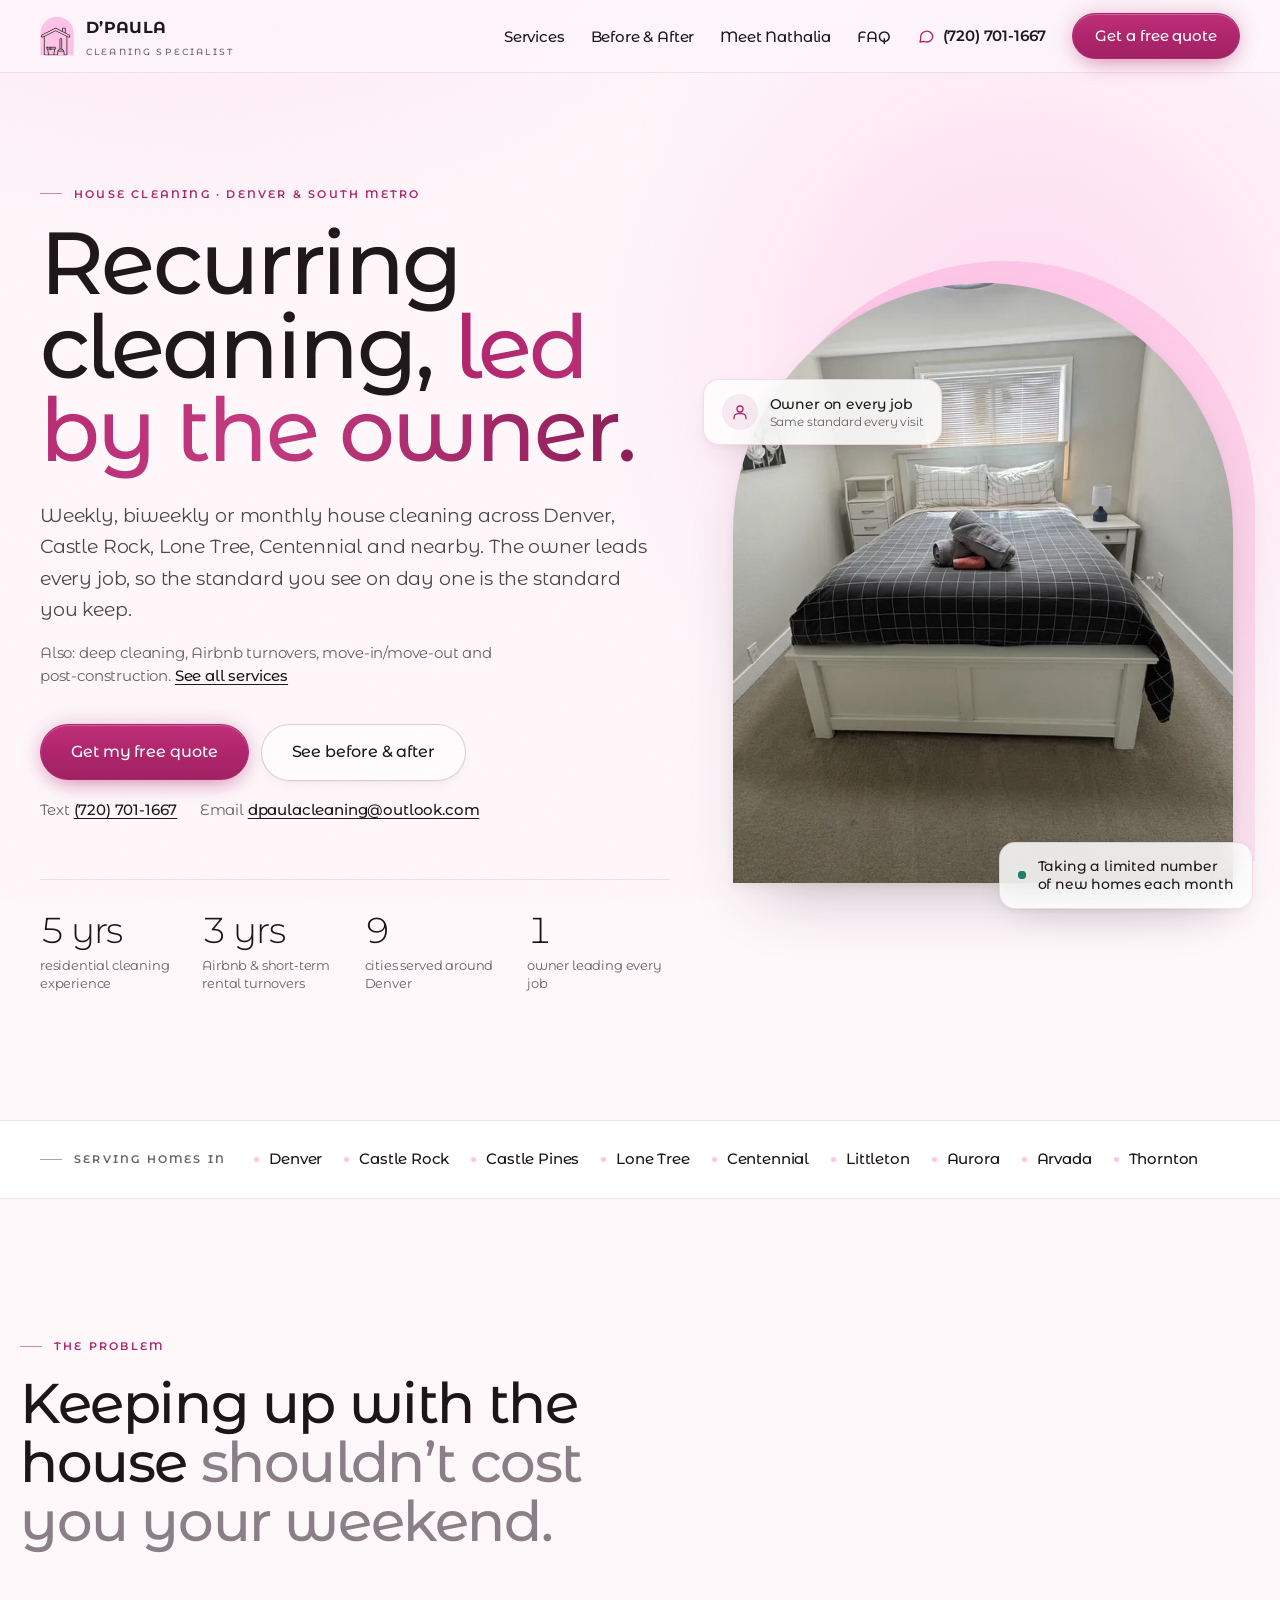
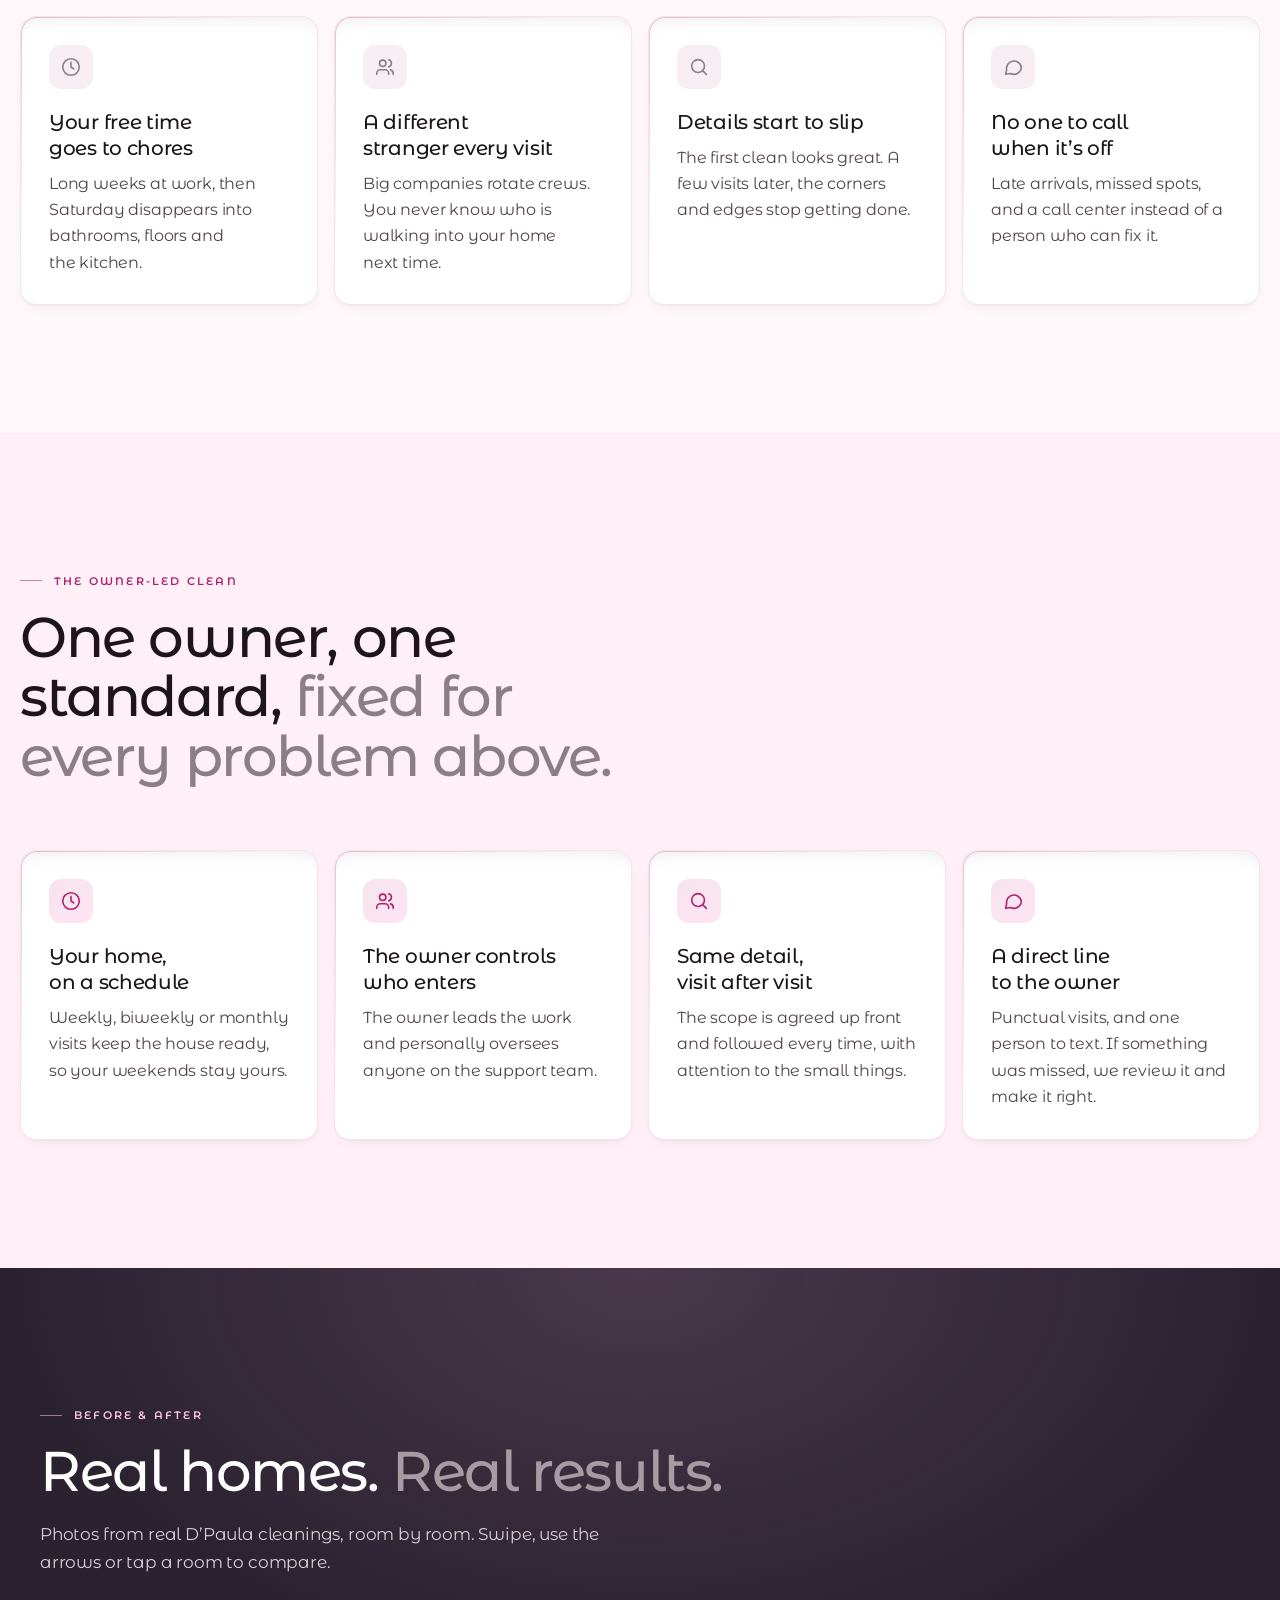
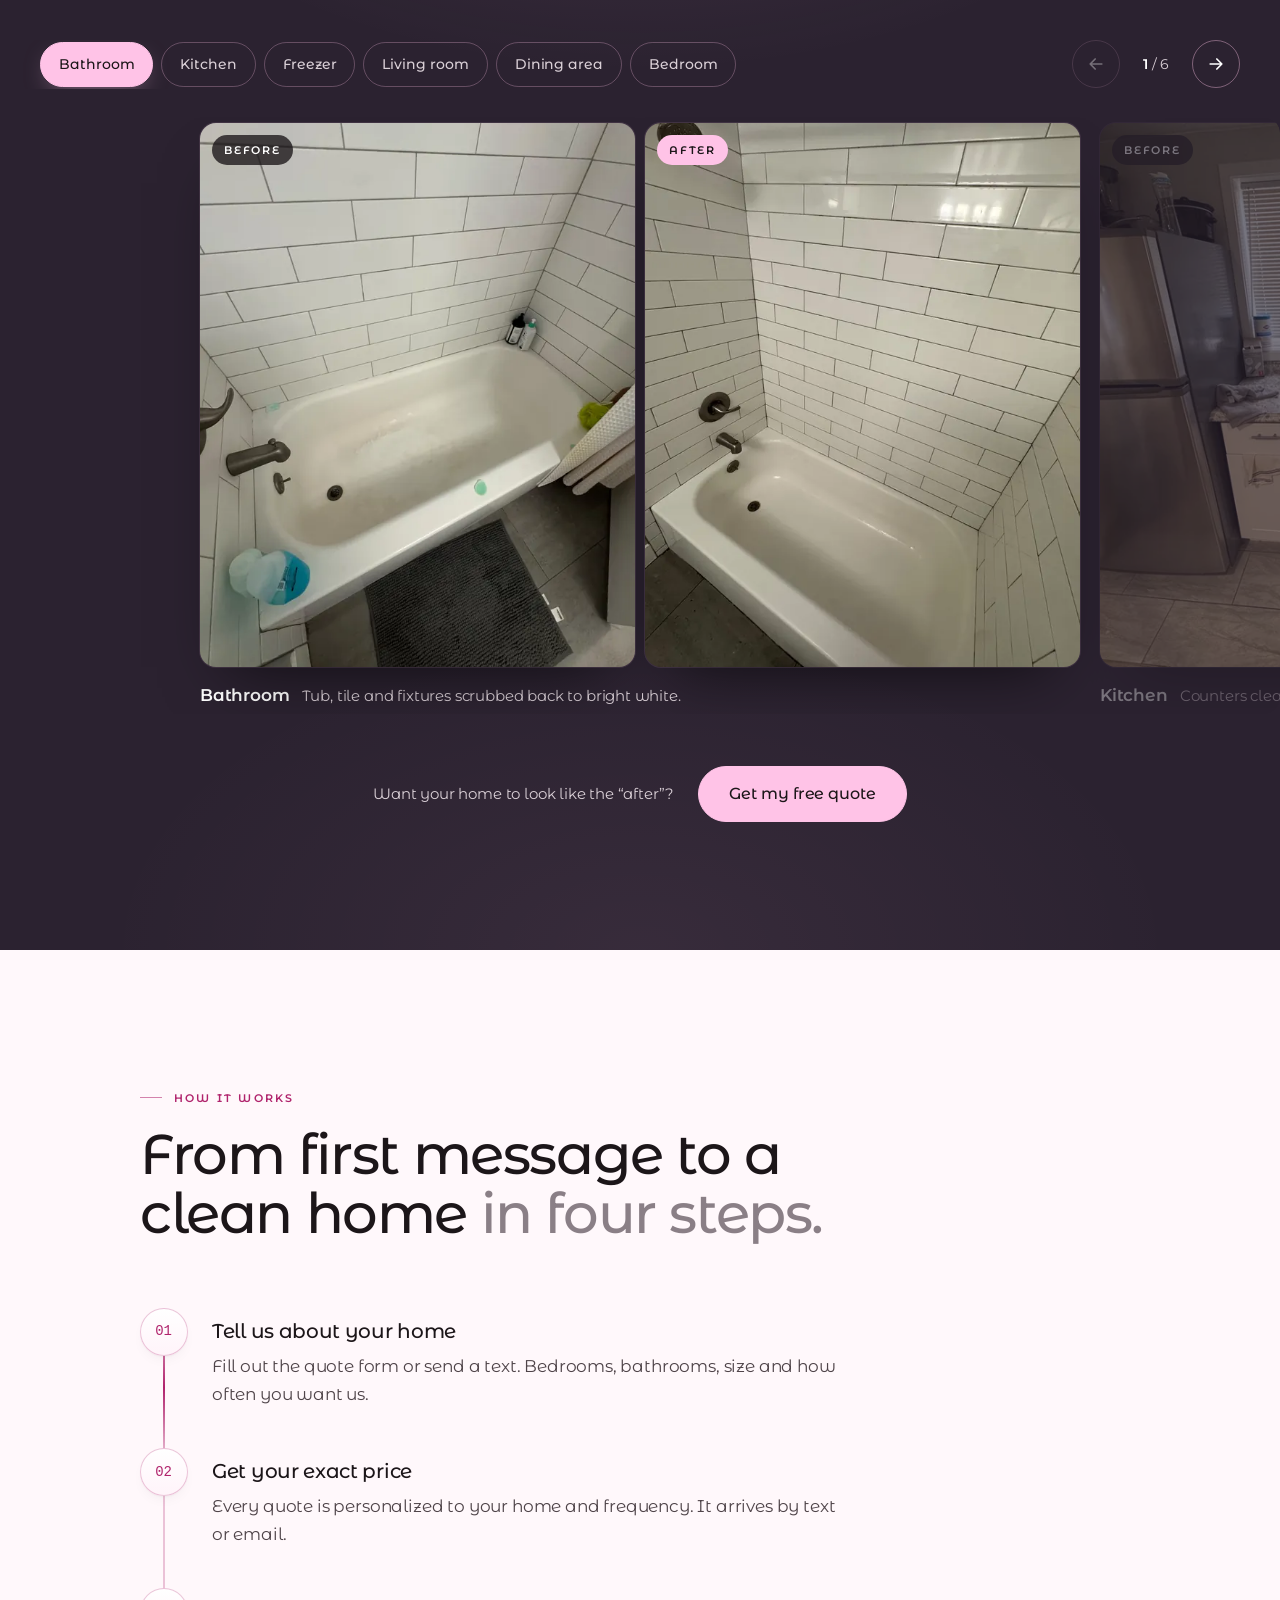
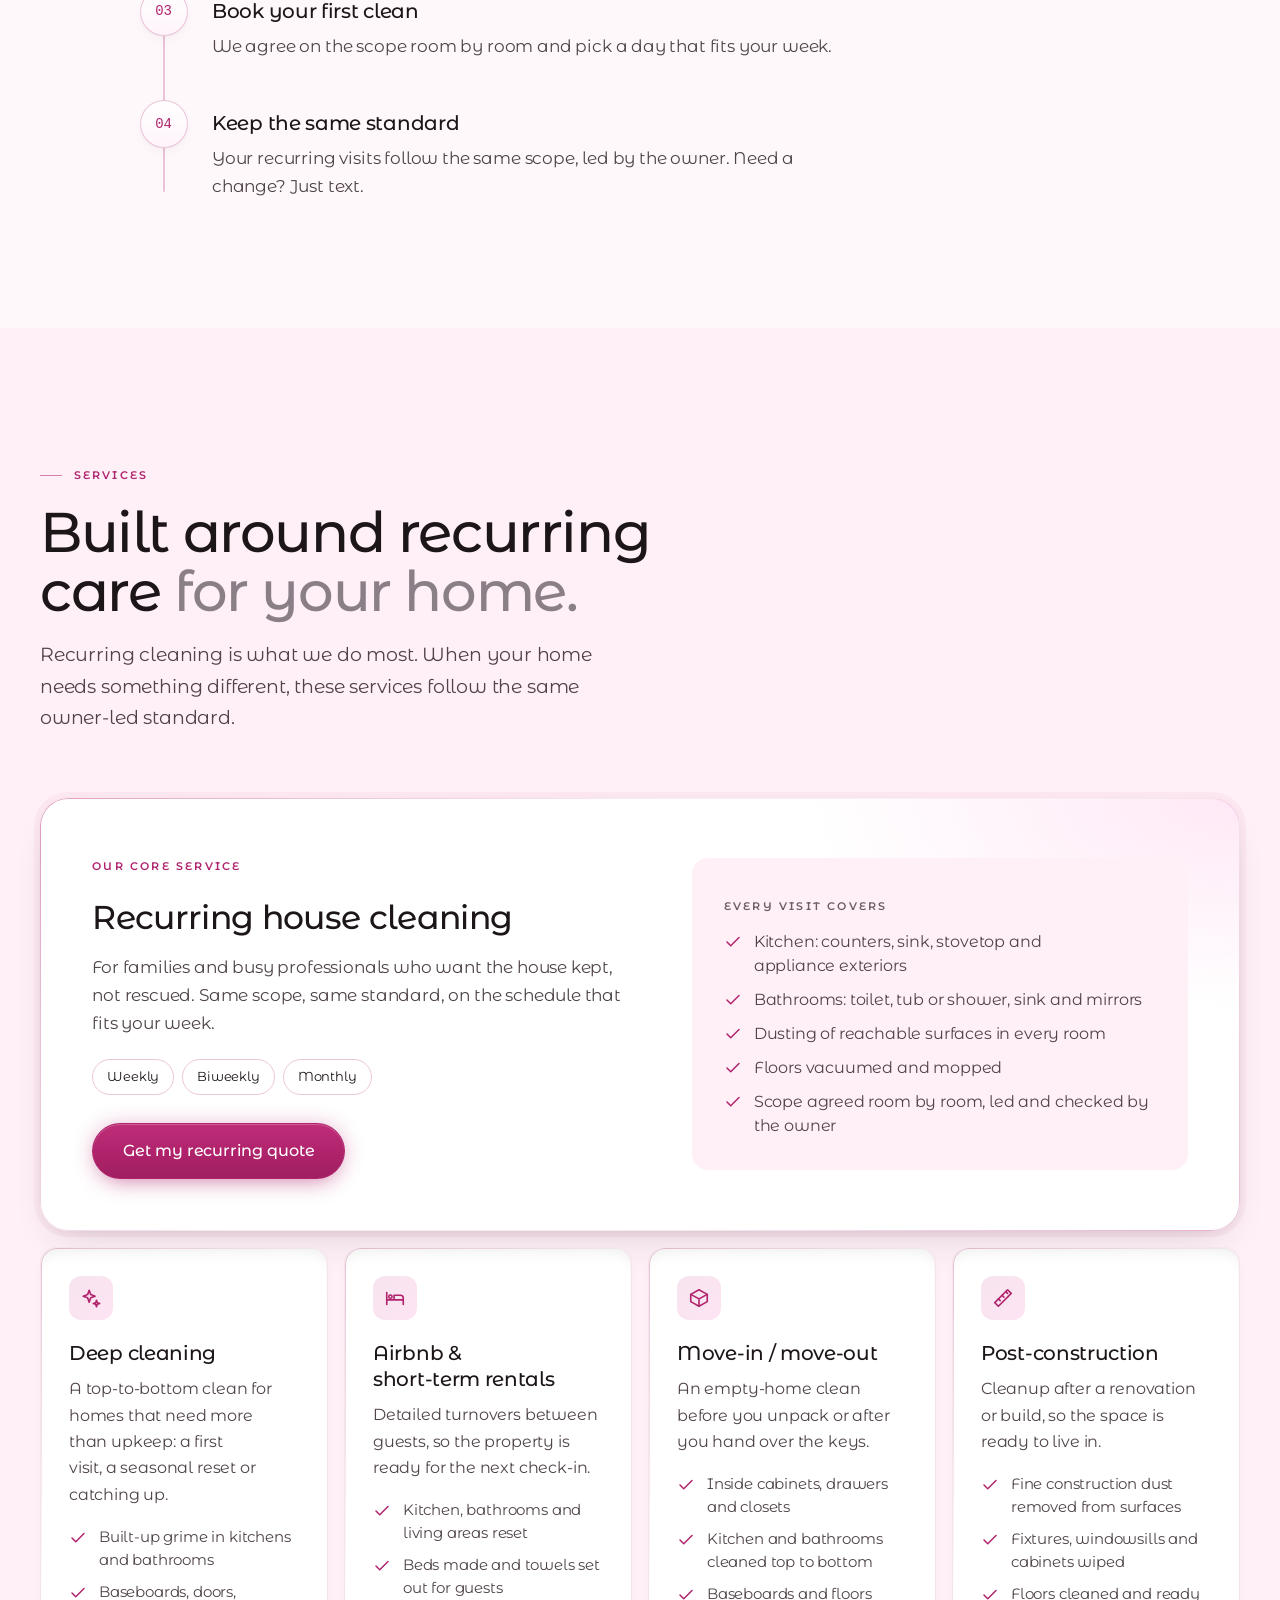
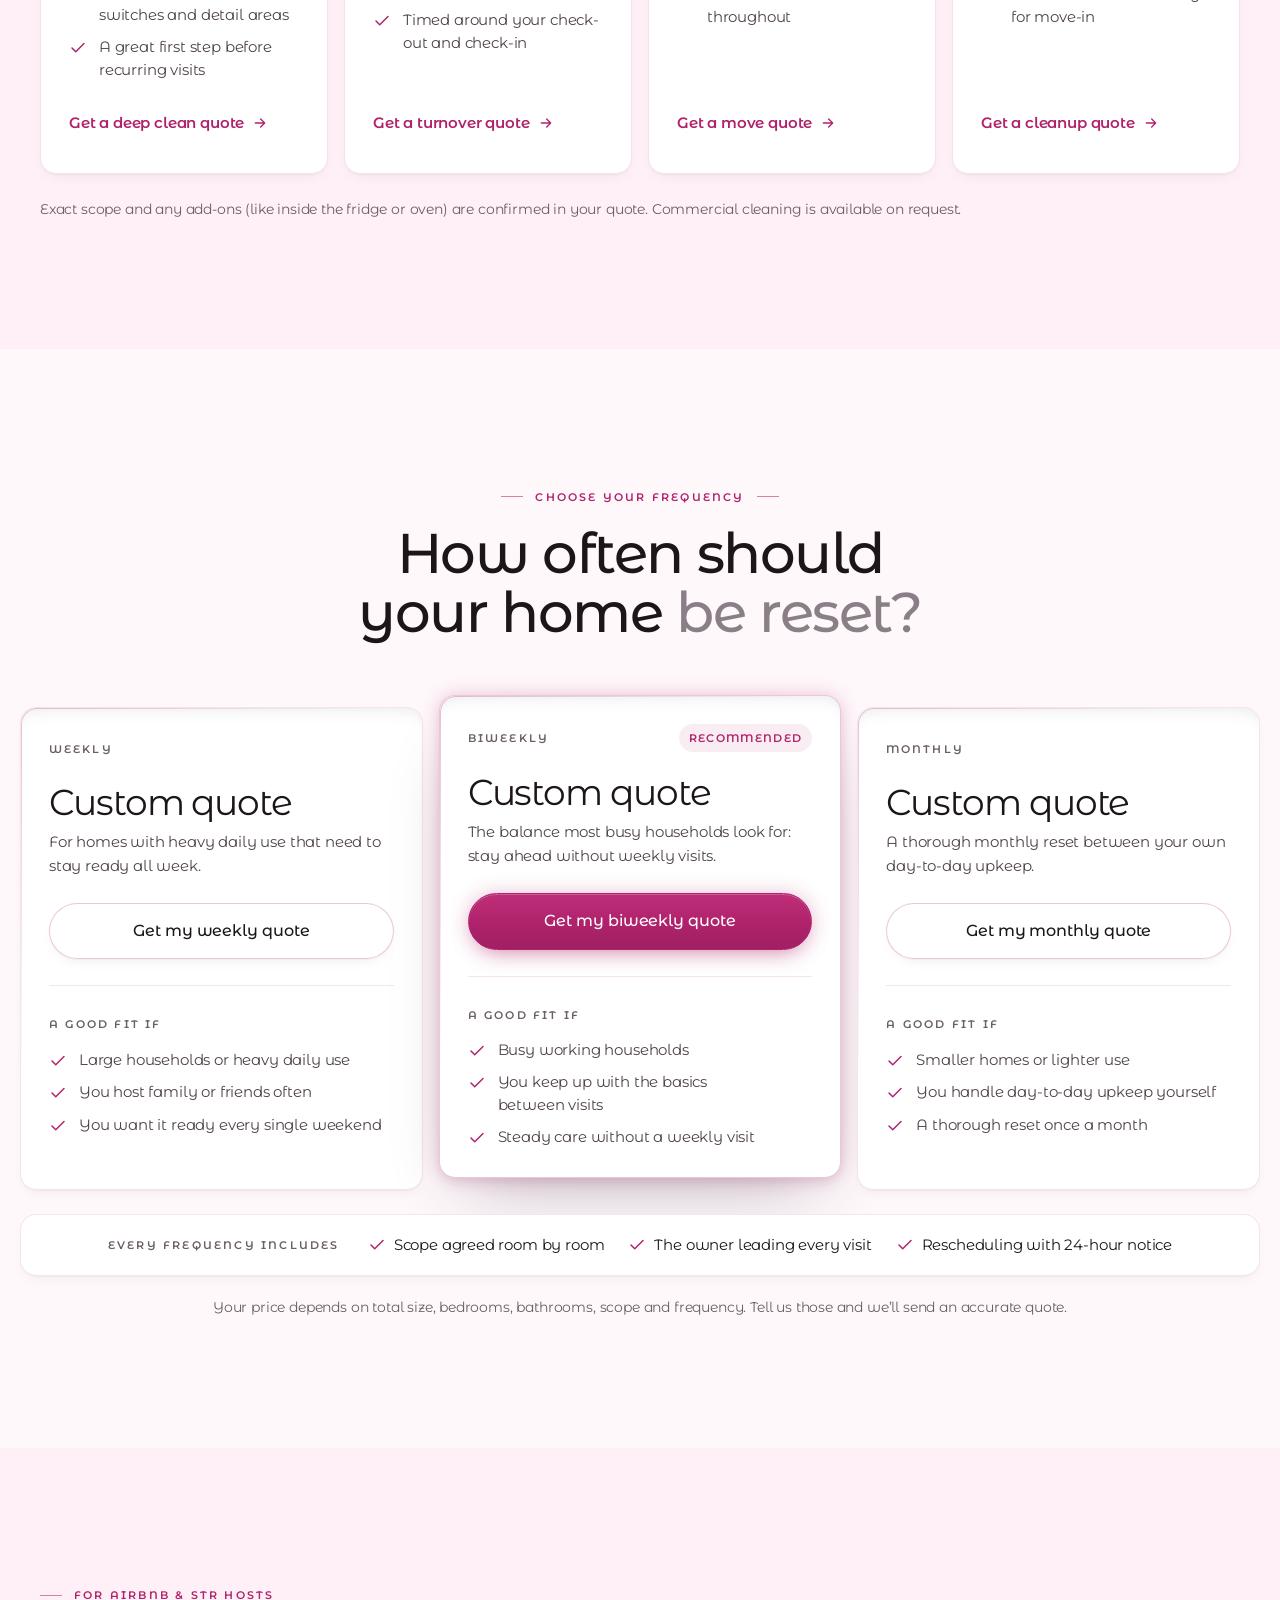
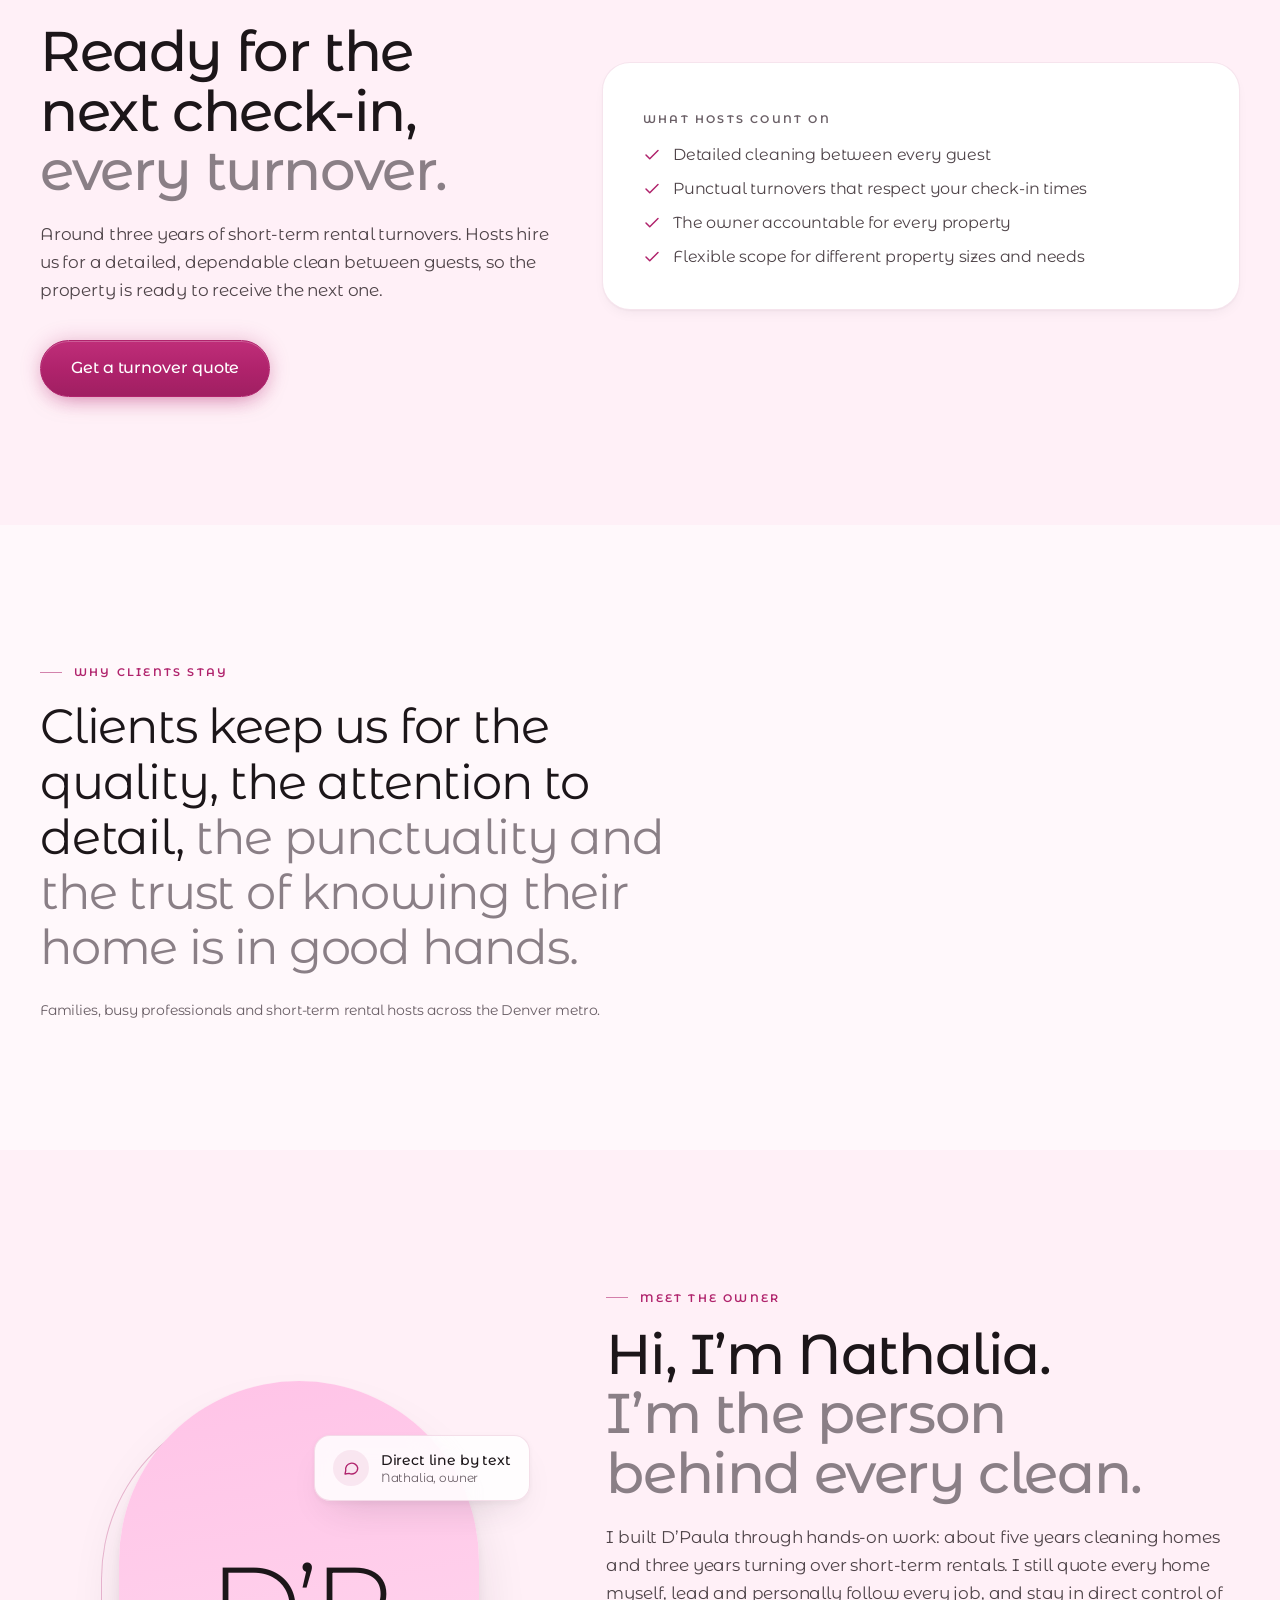
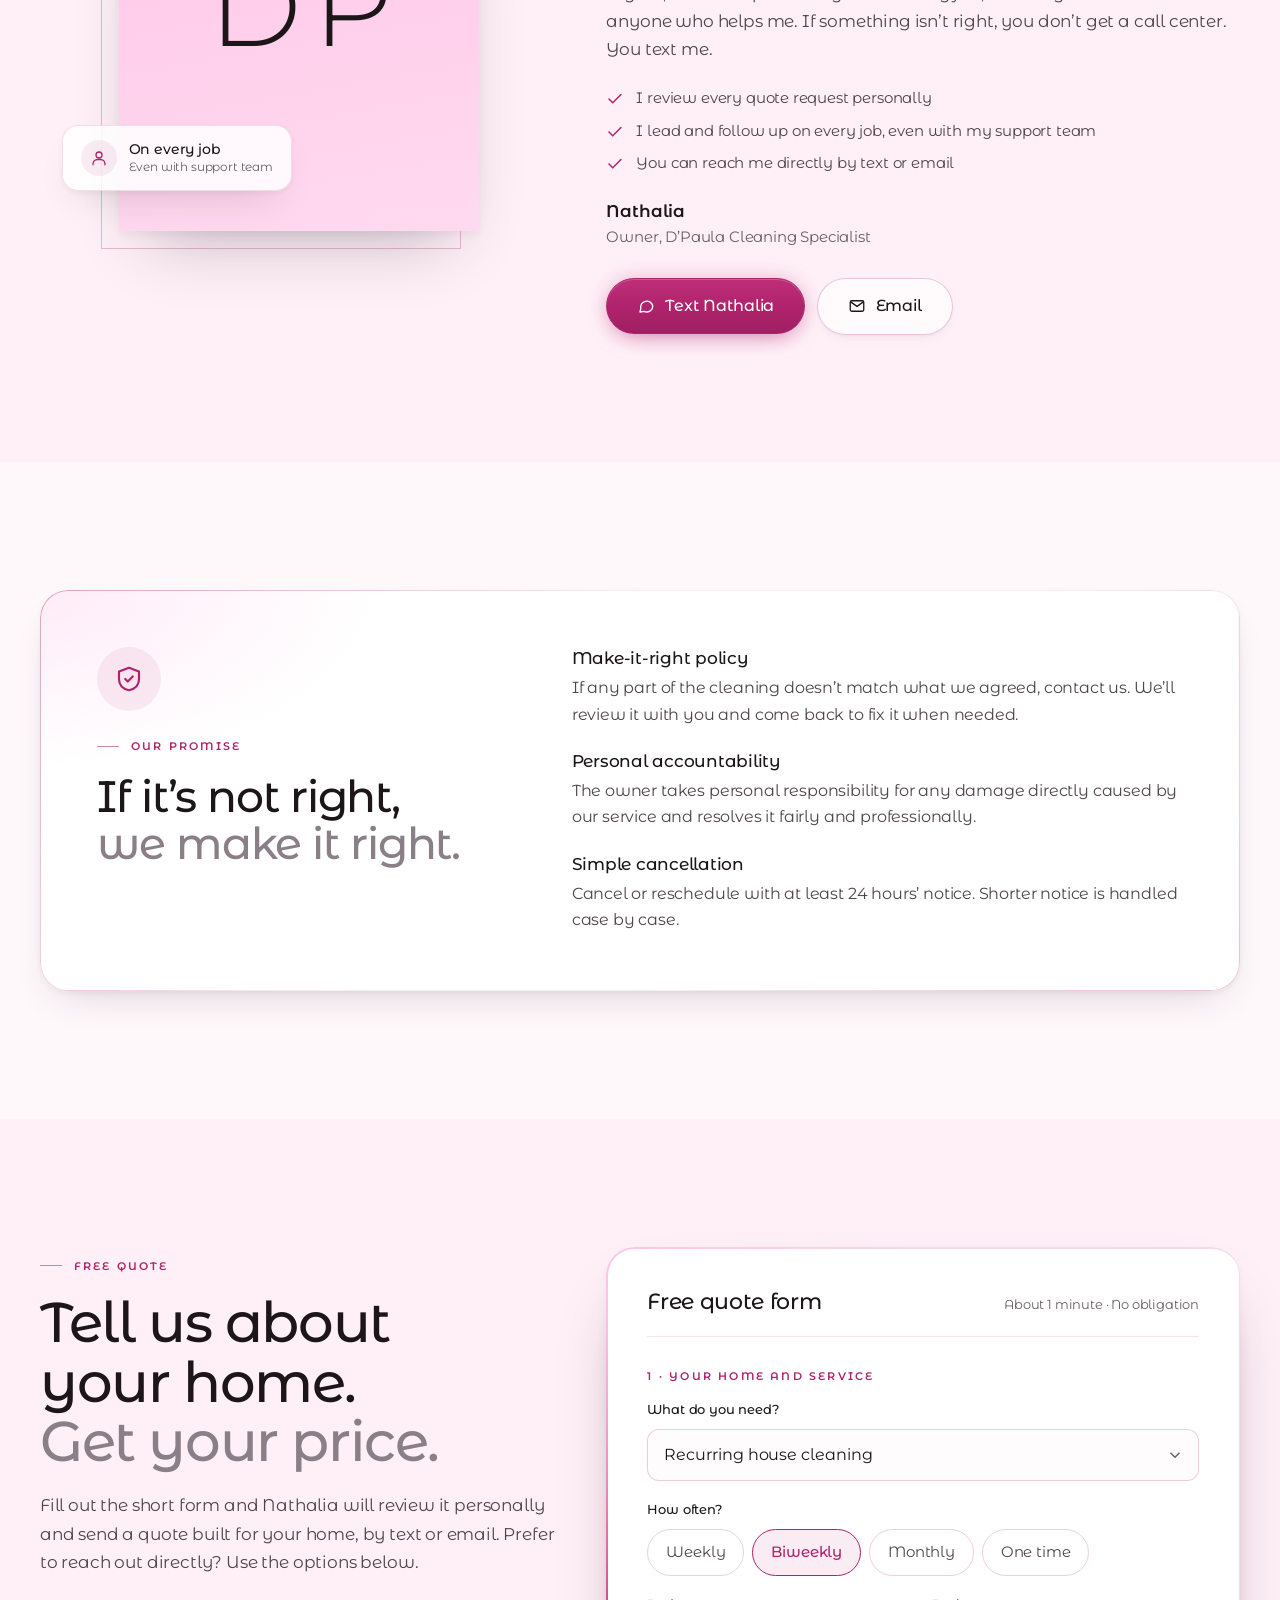
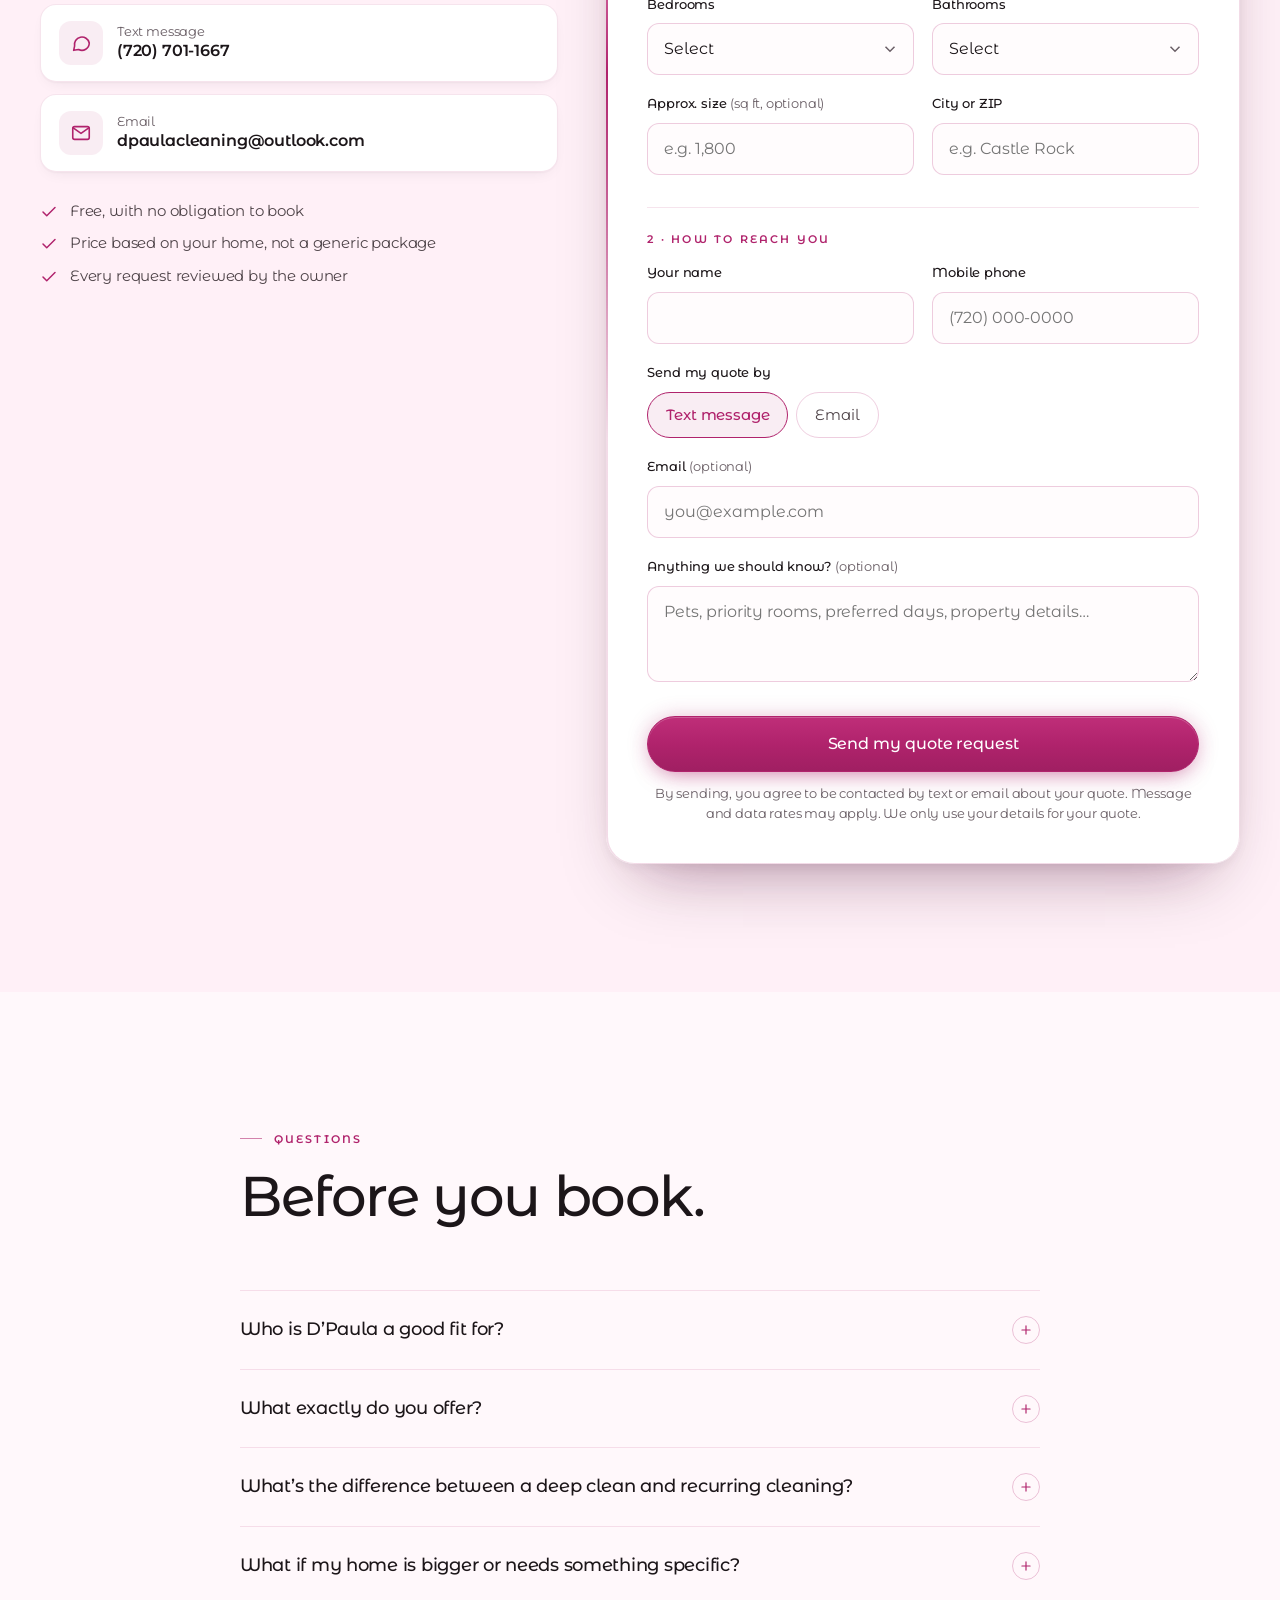
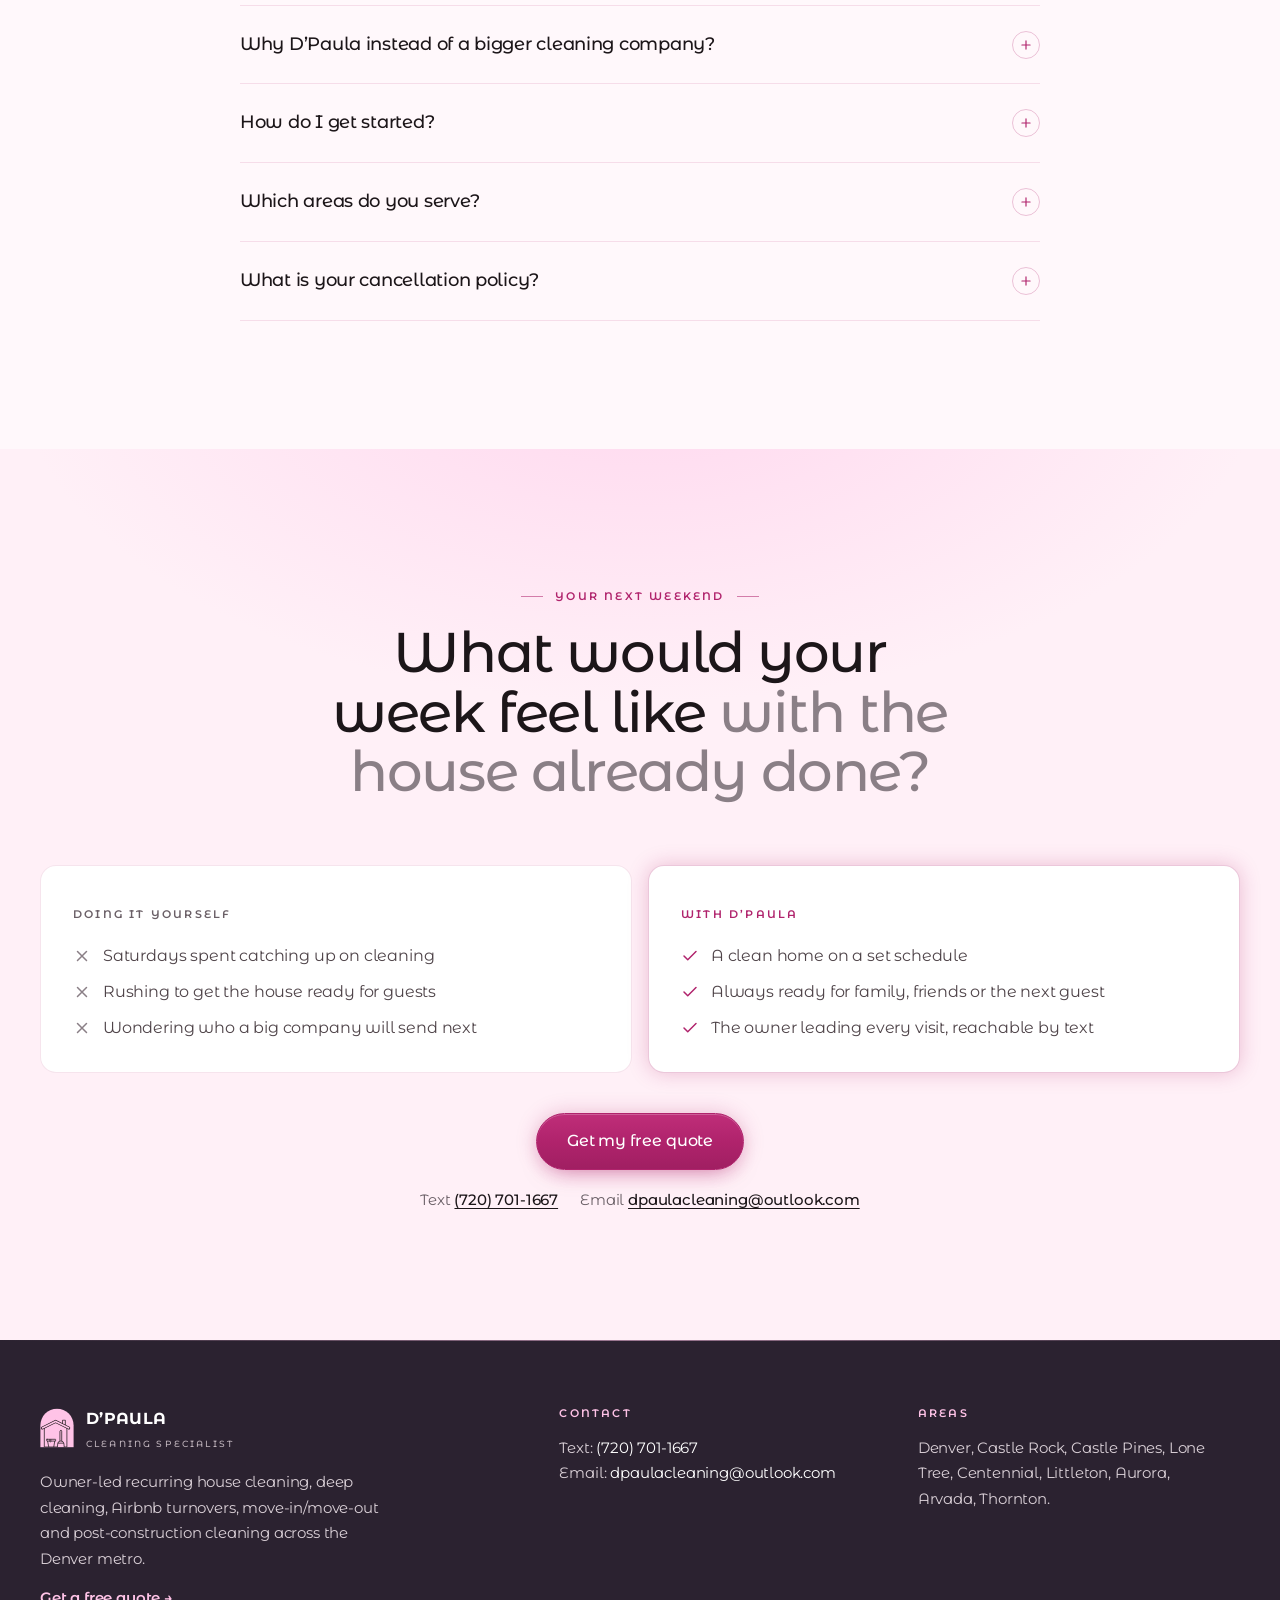
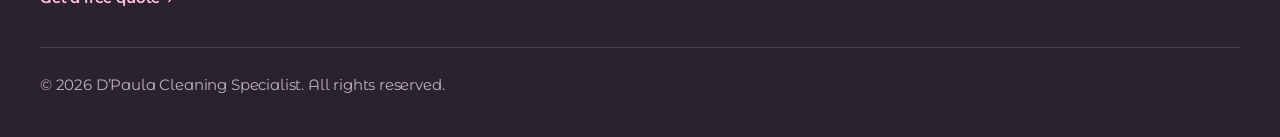
==== commit 7a51ec5b: "Add files via upload" ====
--- a/nathalia/index.html
+++ b/nathalia/index.html
@@ -4,31 +4,37 @@
 <meta charset="utf-8">
 <meta name="viewport" content="width=device-width, initial-scale=1, viewport-fit=cover">
 <title>D'Paula Cleaning Specialist | Owner-Led House Cleaning in Denver &amp; South Metro</title>
-<meta name="description" content="Recurring house cleaning, Airbnb turnovers and move-in/move-out cleaning in Denver, Castle Rock, Castle Pines, Lone Tree, Centennial, Littleton, Aurora, Arvada and Thornton. The owner leads every job. Get a free quote.">
+<meta name="description" content="Recurring house cleaning, deep cleaning, Airbnb turnovers, move-in/move-out and post-construction cleaning in Denver, Castle Rock, Castle Pines, Lone Tree, Centennial, Littleton, Aurora, Arvada and Thornton. The owner leads every job. Get a free quote.">
 <meta name="theme-color" content="#FFF8FB">
 <meta property="og:title" content="D'Paula Cleaning Specialist">
-<meta property="og:description" content="Owner-led house cleaning across Denver and the South Metro. Weekly, biweekly or monthly.">
+<meta property="og:description" content="Owner-led house cleaning across Denver and the South Metro. Weekly, biweekly or monthly, plus deep cleaning and Airbnb turnovers.">
 <meta property="og:type" content="website">
-<!-- TROCAR: og:image com uma foto real (1200x630) quando houver -->
+<!-- TROCAR: quando o domínio estiver no ar, deixe a URL absoluta (ex.: https://dpaulacleaning.com/img/og-dpaula.jpg) -->
+<meta property="og:image" content="img/og-dpaula.jpg">
+<meta property="og:image:width" content="1200">
+<meta property="og:image:height" content="630">
+<link rel="preload" as="image" href="img/bedroom-hero-1000.webp" imagesrcset="img/bedroom-hero-600.webp 600w, img/bedroom-hero-1000.webp 1000w" imagesizes="(min-width:900px) 460px, 320px" fetchpriority="high">
 <link rel="icon" href="data:image/svg+xml,%3Csvg xmlns='http://www.w3.org/2000/svg' viewBox='0 0 32 32'%3E%3Cpath d='M2 32V16A14 14 0 0 1 30 16V32Z' fill='%23FFC3E7'/%3E%3Cpath d='M7 18l9-7 9 7M9 17v12h14V17' fill='none' stroke='%231C1619' stroke-width='2.4' stroke-linejoin='round'/%3E%3C/svg%3E">
 
 <link rel="preconnect" href="https://fonts.googleapis.com">
 <link rel="preconnect" href="https://fonts.gstatic.com" crossorigin>
 <!-- Montserrat: mesma família da logo. Escolha deliberada no lugar da Inter para manter coerência de marca. -->
-<link href="https://fonts.googleapis.com/css2?family=Montserrat:wght@300..600&display=swap" rel="stylesheet">
+<link href="https://fonts.googleapis.com/css2?family=Montserrat:wght@300..700&display=swap" rel="stylesheet">
 
 <script>document.documentElement.classList.add('js')</script>
 
 <!-- TROCAR: cole aqui o GA4 (gtag) e o Meta Pixel quando a cliente tiver as contas.
      Os eventos já disparam pela função track() no fim do arquivo:
-     generate_lead (envio do formulário) e contact_text / contact_email (cliques de contato). -->
+     generate_lead (envio do formulário com endpoint), quote_mailto_opened (envio pelo e-mail do visitante)
+     e contact_text / contact_email (cliques de contato). -->
 
 <script type="application/ld+json">
 {
   "@context": "https://schema.org",
   "@type": "LocalBusiness",
   "name": "D'Paula Cleaning Specialist",
-  "description": "Owner-led residential cleaning, Airbnb / short-term rental turnovers, move-in/move-out and post-construction cleaning.",
+  "description": "Owner-led recurring house cleaning, deep cleaning, Airbnb / short-term rental turnovers, move-in/move-out and post-construction cleaning.",
+  "image": "img/og-dpaula.jpg",
   "telephone": "+1-720-701-1667",
   "email": "dpaulacleaning@outlook.com",
   "areaServed": ["Denver","Castle Rock","Castle Pines","Lone Tree","Centennial","Littleton","Aurora","Arvada","Thornton"],
@@ -151,26 +157,45 @@
 .nav .wrap{display:flex;align-items:center;justify-content:space-between;height:72px}
 .brand{display:flex;align-items:center;gap:12px;text-decoration:none;color:var(--ink)}
 .brand svg{width:34px;height:40px}
-.brand b{font-weight:600;letter-spacing:.02em;font-size:1rem;line-height:1}
+.brand b{font-weight:700;letter-spacing:.02em;font-size:1rem;line-height:1}
 .brand small{display:block;font-size:9px;letter-spacing:.24em;font-weight:500;color:var(--muted);margin-top:4px}
 .nav .btn{min-height:44px;padding:10px 22px;font-size:.9375rem}
+.nav-right{display:flex;align-items:center;gap:26px}
+.nav-links{display:none;gap:26px;list-style:none;margin:0;padding:0}
+.nav-links a{font-size:.9375rem;font-weight:500;color:var(--ink);text-decoration:none;padding-block:10px}
+.nav-links a:hover{color:var(--accent)}
+.nav-phone{display:none;align-items:center;gap:8px;font-size:.9375rem;font-weight:600;color:var(--ink);text-decoration:none;min-height:44px}
+.nav-phone svg{width:18px;height:18px;color:var(--accent)}
+.nav-phone:hover{color:var(--accent)}
 
 /* ---------- Hero ---------- */
-.hero{padding-top:calc(72px + clamp(48px,8vw,104px));padding-bottom:var(--pad-y)}
-.hero-grid{display:grid;gap:56px;align-items:center}
+.hero{padding-top:calc(72px + clamp(48px,8vw,104px));padding-bottom:var(--pad-y);overflow-x:clip}
+.hero-grid{display:grid;gap:56px;align-items:center;grid-template-areas:"copy" "visual" "stats"}
+.hero-copy{grid-area:copy}
+.hero .visual{grid-area:visual}
+.hero .stats{grid-area:stats}
 .hero .lead{margin-top:28px}
+.also{margin-top:16px;font-size:.9375rem;color:var(--muted);max-width:52ch;line-height:1.55}
+.also a{color:var(--ink);font-weight:500;text-underline-offset:3px;white-space:nowrap}
 .ctas{display:flex;flex-wrap:wrap;gap:12px;margin-top:36px}
-.text-line{margin-top:18px;font-size:.9375rem;color:var(--muted)}
+.text-line{margin-top:18px;font-size:.9375rem;color:var(--muted);display:flex;flex-wrap:wrap;gap:4px 22px}
 .text-line a{color:var(--ink);font-weight:500;text-underline-offset:3px}
 .stats{
-  display:grid;grid-template-columns:repeat(2,1fr);gap:24px 20px;margin-top:56px;
+  display:grid;grid-template-columns:repeat(2,1fr);gap:24px 20px;margin-top:0;
   padding-top:32px;border-top:1px solid var(--border-s);max-width:640px;
 }
 .stat strong{display:block;font-size:clamp(1.75rem,3vw,2.25rem);font-weight:400;letter-spacing:-.03em;color:var(--ink);line-height:1}
 .stat span{display:block;margin-top:8px;font-size:.8125rem;color:var(--muted);line-height:1.4}
 
 /* Arco da marca: o único elemento memorável do topo */
-.visual{position:relative;max-width:500px;width:100%;margin-inline:auto}
+.visual{position:relative;max-width:500px;width:100%;margin-inline:auto;isolation:isolate}
+/* Com foto no arco, o rosa da marca vira um segundo arco deslocado atrás da foto */
+.visual::before{
+  content:"";position:absolute;left:0;right:0;top:0;aspect-ratio:5/6;z-index:-1;
+  border-radius:9999px 9999px var(--r-block) var(--r-block);background:var(--brand);
+  transform:translate(22px,-22px);
+}
+.arch.has-photo{box-shadow:0 30px 60px -36px rgba(28,22,25,.45)}
 .arch{
   aspect-ratio:5/6;border-radius:9999px 9999px var(--r-block) var(--r-block);
   background:var(--brand);position:relative;overflow:hidden;
@@ -295,7 +320,28 @@
 /* ---------- Formulário ---------- */
 .quote{display:grid;gap:48px;align-items:start}
 .quote-side .checks{margin-top:28px}
-.form{background:var(--card);border:1px solid var(--border-m);border-radius:var(--r-block);padding:clamp(22px,4vw,40px);box-shadow:0 30px 60px -40px rgba(var(--a),.35)}
+.form{position:relative;background:var(--card);border:1px solid var(--border-m);border-radius:var(--r-block);padding:clamp(22px,4vw,40px);box-shadow:0 30px 60px -40px rgba(var(--a),.35)}
+/* Destaque rápido quando alguém clica em "Get my free quote" e chega no formulário */
+.form::after{content:"";position:absolute;inset:-1px;border-radius:inherit;pointer-events:none;box-shadow:0 0 0 0 rgba(var(--a),0)}
+.form.flash::after{animation:ring 1.8s var(--ease-out)}
+@keyframes ring{25%{box-shadow:0 0 0 8px rgba(var(--a),.28)}100%{box-shadow:0 0 0 18px rgba(var(--a),0)}}
+.form-head{display:flex;flex-wrap:wrap;align-items:baseline;justify-content:space-between;gap:6px 16px;padding-bottom:20px;margin-bottom:24px;border-bottom:1px solid var(--border-s)}
+.form-head h3{font-size:1.375rem;font-weight:600}
+.form-head .cap{font-size:.8125rem}
+.form-step{grid-column:1/-1;font-size:11px;font-weight:600;letter-spacing:.2em;text-transform:uppercase;color:var(--accent);margin:6px 0 -4px}
+.form-step:not(:first-child){margin-top:14px;padding-top:22px;border-top:1px solid var(--border-s)}
+.consent{margin-top:12px;font-size:.8125rem;color:var(--muted);text-align:center;line-height:1.5}
+.contact-cards{display:grid;gap:12px;margin-top:28px}
+.contact-card{
+  display:flex;align-items:center;gap:14px;padding:16px 18px;border-radius:var(--r-card);
+  background:var(--card);border:1px solid var(--border-s);text-decoration:none;color:var(--ink);
+  transition:border-color .15s var(--ease), transform .15s var(--ease);
+}
+.contact-card:hover{border-color:var(--border-l);transform:translateY(-2px)}
+.contact-card .ico{width:44px;height:44px;border-radius:12px;display:grid;place-items:center;background:rgba(var(--a),.08);flex:none}
+.contact-card .ico svg{width:22px;height:22px;color:var(--accent)}
+.contact-card small{display:block;font-size:.8125rem;color:var(--muted);font-weight:400;line-height:1.3}
+.contact-card b{display:block;font-weight:600;font-size:1rem;overflow-wrap:anywhere;line-height:1.35}
 .fields{display:grid;gap:18px;grid-template-columns:1fr 1fr}
 .full{grid-column:1/-1}
 .field label,.field legend{display:block;font-size:.8125rem;font-weight:500;color:var(--ink);margin-bottom:8px;padding:0}
@@ -337,7 +383,7 @@
 
 /* ---------- Dona ---------- */
 .owner{display:grid;gap:48px;align-items:center}
-.owner .arch{max-width:360px;width:100%;margin-inline:auto;aspect-ratio:4/5}
+.owner .arch{max-width:min(360px, 70vw);width:100%;margin-inline:auto;aspect-ratio:4/5}
 .mono-mark{align-self:center;font-size:clamp(4rem,10vw,7rem);font-weight:300;letter-spacing:-.04em;color:var(--ink);line-height:1}
 .owner .arch{align-items:center}
 .owner .body{margin-top:20px}
@@ -354,10 +400,11 @@
 .faq-q .plus{width:28px;height:28px;flex:none;border-radius:9999px;border:1px solid var(--border-m);display:grid;place-items:center;transition:transform .3s var(--ease), border-color .15s var(--ease)}
 .faq-q .plus svg{width:14px;height:14px;color:var(--accent)}
 .faq-item.open .plus{transform:rotate(45deg);border-color:var(--border-l)}
-.faq-a{display:grid;grid-template-rows:0fr;transition:grid-template-rows .3s ease-out}
+.faq-a{display:grid;grid-template-rows:0fr;visibility:hidden;transition:grid-template-rows .3s ease-out, visibility .3s}
 .faq-a > div{min-height:0;overflow:hidden}
 .faq-a p{padding-bottom:24px;max-width:65ch}
-.faq-item.open .faq-a{grid-template-rows:1fr}
+.faq-a a{color:var(--accent);font-weight:500;text-underline-offset:3px}
+.faq-item.open .faq-a{grid-template-rows:1fr;visibility:visible}
 
 /* ---------- Fechamento ---------- */
 .close-grid{display:grid;gap:16px;margin-top:clamp(40px,6vw,64px)}
@@ -389,9 +436,100 @@
   background:rgba(255,248,251,.92);backdrop-filter:blur(14px);-webkit-backdrop-filter:blur(14px);
   border-top:1px solid var(--border-s);
 }
-.mbar .btn{flex:1;min-height:48px;padding:12px 14px;font-size:.9375rem}
-.mbar .btn-ghost{flex:0 0 auto}
+.mbar .btn{flex:1;min-height:48px;padding:12px 14px;font-size:.9375rem;gap:8px}
+.mbar .btn-ghost{flex:0 0 auto;background:var(--card)}
 body{padding-bottom:calc(76px + env(safe-area-inset-bottom,0px))}
+
+/* ---------- Antes e depois (seção escura, Ameixa Noite) ----------
+   Esteira com scroll-snap: o par ativo fica no centro e os vizinhos aparecem nas bordas.
+   Desktop: antes | depois lado a lado (4:5). Celular: empilhados (4:3). */
+.results{
+  background:var(--night);color:#D9CFD6;
+  --gap:20px;--slide:min(880px, 86%);
+}
+.results .label{color:var(--brand)}
+.results .h2{color:#fff}
+.results .head p{color:#D9CFD6;max-width:54ch}
+.ba-bar{display:flex;flex-wrap:wrap;align-items:center;justify-content:space-between;gap:16px 24px;margin-bottom:28px}
+.ba-chips{position:relative;display:flex;gap:8px;overflow-x:auto;scrollbar-width:none;margin-inline:-20px;padding:2px 20px;max-width:calc(100% + 40px)}
+.ba-chips::-webkit-scrollbar{display:none}
+.ba-chips button{
+  flex:none;min-height:44px;padding:10px 18px;border-radius:9999px;cursor:pointer;
+  font:inherit;font-size:.875rem;font-weight:500;letter-spacing:-.005em;
+  background:transparent;color:#D9CFD6;border:1px solid rgba(255,195,231,.28);
+  transition:background-color .15s var(--ease), color .15s var(--ease), border-color .15s var(--ease);
+}
+.ba-chips button:hover{border-color:rgba(255,195,231,.6);color:#fff}
+.ba-chips button[aria-current="true"]{background:var(--brand);border-color:var(--brand);color:var(--ink)}
+.ba-arrows{display:flex;align-items:center;gap:14px}
+.ba-btn{
+  width:48px;height:48px;border-radius:9999px;display:grid;place-items:center;cursor:pointer;
+  background:transparent;color:#fff;border:1px solid rgba(255,195,231,.4);
+  transition:background-color .15s var(--ease), opacity .15s var(--ease);
+}
+.ba-btn:hover:not(:disabled){background:rgba(255,195,231,.14)}
+.ba-btn:disabled{opacity:.35;cursor:default}
+.ba-btn svg{width:20px;height:20px}
+.ba-count{font-size:.875rem;color:#D9CFD6;min-width:44px;text-align:center}
+.ba-count b{color:#fff;font-weight:600}
+.results :focus-visible{outline-color:var(--brand)}
+.ba-track{
+  display:flex;gap:var(--gap);overflow-x:auto;position:relative;
+  scroll-snap-type:x mandatory;overscroll-behavior-x:contain;scrollbar-width:none;
+  padding-block:6px;border-radius:var(--r-card);
+}
+.ba-track::-webkit-scrollbar{display:none}
+.ba-track::before,.ba-track::after{content:"";flex:0 0 calc((100% - var(--slide)) / 2 - var(--gap))}
+.ba-slide{flex:0 0 var(--slide);scroll-snap-align:center;margin:0;transition:opacity .4s var(--ease)}
+.js .ba-slide:not(.is-active){opacity:.38;cursor:pointer}
+.ba-pair{display:grid;grid-template-columns:1fr 1fr;gap:10px}
+.ba-img{position:relative;margin:0;border-radius:var(--r-card);overflow:hidden;aspect-ratio:4/5;background:#3A2F40}
+.ba-img img{position:absolute;inset:0;width:100%;height:100%;object-fit:cover}
+.ba-tag{
+  position:absolute;left:12px;top:12px;font-size:11px;font-weight:600;letter-spacing:.16em;text-transform:uppercase;
+  padding:6px 12px;border-radius:9999px;background:rgba(28,22,25,.78);color:#fff;
+}
+.ba-tag.is-after{background:var(--brand);color:var(--ink)}
+.ba-slide figcaption{margin-top:16px;display:flex;flex-wrap:wrap;align-items:baseline;gap:2px 12px;font-size:.9375rem;line-height:1.5}
+.ba-slide figcaption strong{color:#fff;font-weight:600;font-size:1.0625rem}
+.ba-foot{display:flex;flex-wrap:wrap;align-items:center;justify-content:center;gap:14px 24px;margin-top:clamp(36px,5vw,52px);text-align:center}
+.ba-foot p{font-size:.9375rem;color:#D9CFD6}
+.btn-light{background:var(--brand);border-color:var(--brand);color:var(--ink)}
+.btn-light:hover{transform:translateY(-2px);box-shadow:0 0 28px rgba(255,195,231,.35)}
+.btn-light:active{transform:none}
+@media (max-width:639px){
+  .results{--gap:12px;--slide:86%}
+  .ba-pair{grid-template-columns:1fr;gap:8px}
+  .ba-img{aspect-ratio:4/3}
+  .ba-arrows{width:100%;justify-content:center}
+}
+
+/* ---------- Serviços (recorrente em destaque + 4 cartões) ---------- */
+.svc-feature{
+  display:grid;gap:clamp(24px,4vw,56px);background:var(--card);border:1px solid var(--border-m);
+  border-radius:var(--r-block);padding:clamp(26px,4vw,52px);box-shadow:0 0 0 6px rgba(var(--a),.04);
+}
+.svc-feature .h3{font-size:clamp(1.5rem,2.6vw,2.125rem);font-weight:500;letter-spacing:-.02em;margin-top:18px}
+.svc-feature p{margin-top:14px;max-width:50ch}
+.svc-feature .btn{margin-top:28px}
+.svc-cover{background:var(--bg-2);border-radius:var(--r-card);padding:clamp(22px,3vw,32px)}
+.svc-cover .checks li{font-size:1rem}
+.svc-cards{display:grid;gap:16px;margin-top:16px}
+.svc-card{display:flex;flex-direction:column}
+.svc-card .checks{margin:18px 0 20px}
+.svc-link{
+  margin-top:auto;display:inline-flex;align-items:center;gap:8px;min-height:44px;align-self:flex-start;
+  font-weight:600;font-size:.9375rem;color:var(--accent);text-decoration:none;
+}
+.svc-link svg{width:16px;height:16px;transition:transform .15s var(--ease)}
+.svc-link:hover svg{transform:translateX(3px)}
+.svc-note{margin-top:24px}
+
+/* ---------- Dona: assinatura e contato direto ---------- */
+.owner .arch .mono-mark{position:relative}
+.owner-sign{margin-top:22px;font-size:.9375rem;color:var(--muted)}
+.owner-sign b{display:block;color:var(--ink);font-weight:600;font-size:1.0625rem}
+.owner .ctas{margin-top:28px}
 
 /* ---------- Revelar com desfoque ---------- */
 @keyframes reveal{
@@ -406,9 +544,24 @@
   .grid-4{grid-template-columns:repeat(2,1fr)}
   .stats{grid-template-columns:repeat(4,1fr)}
   .close-grid{grid-template-columns:1fr 1fr}
+  .svc-cards{grid-template-columns:repeat(2,1fr)}
+  .contact-cards{grid-template-columns:1fr 1fr}
+}
+@media (min-width:760px){
+  .nav-phone{display:inline-flex}
+}
+@media (min-width:1080px){
+  .nav-links{display:flex}
+}
+@media (min-width:1100px){
+  .svc-cards{grid-template-columns:repeat(4,1fr)}
 }
 @media (min-width:900px){
-  .hero-grid{grid-template-columns:1.1fr .9fr}
+  .hero-grid{grid-template-columns:1.1fr .9fr;grid-template-areas:"copy visual" "stats visual";row-gap:0}
+  .hero-copy{align-self:end}
+  .hero .stats{margin-top:56px;align-self:start}
+  .svc-feature{grid-template-columns:1.05fr .95fr;align-items:center}
+  .contact-cards{grid-template-columns:1fr}
   .grid-4{grid-template-columns:repeat(4,1fr)}
   .svc-grid{grid-template-columns:1.1fr .9fr}
   .plans{grid-template-columns:repeat(3,1fr)}
@@ -424,6 +577,7 @@
 }
 @media (max-width:899px){
   .visual{max-width:320px}
+  .visual::before{transform:translate(14px,-14px)}
   .f1{left:-2%;top:10%}
   .f2{right:-2%;bottom:-22px}
 }
@@ -435,12 +589,170 @@
   .brand small{display:none}
 }
 
+/* =========================================================
+   ACABAMENTO PREMIUM (v2)
+   Sistema das 41 LPs aplicado sobre a identidade D'Paula, sem mudar a estrutura aprovada:
+   - sombras em camadas tingidas de ameixa (nunca cinza puro)
+   - flutuação lenta só nos selos (hero e dona)
+   - auréolas com função: puxar o olho para promessa, foto, serviço principal e fechamento
+   - títulos em dois tons + rótulo com traço
+   - borda em gradiente nos blocos de conversão e feixe circulando no formulário
+   ========================================================= */
+:root{
+  --soft:#8A7F86;  /* 2º tom dos títulos: 3.5:1+ nos fundos claros, só em corpo grande */
+  --sh-1:0 1px 2px rgba(43,34,48,.04), 0 6px 16px -8px rgba(43,34,48,.10);
+  --sh-2:0 2px 6px rgba(43,34,48,.05), 0 18px 40px -18px rgba(43,34,48,.20);
+  --sh-3:0 4px 10px rgba(43,34,48,.05), 0 34px 70px -30px rgba(43,34,48,.32);
+  --ring-grad:linear-gradient(135deg, rgba(var(--a),.42), rgba(var(--a),.08) 38%, rgba(var(--a),.08) 62%, rgba(var(--a),.28));
+}
+
+/* ---------- Títulos ---------- */
+h1,h2,h3,.statement{text-wrap:balance}
+p,li{text-wrap:pretty}
+.h2{line-height:1.06;letter-spacing:-.025em}
+.soft{color:var(--soft)}
+.results .soft{color:#A89BA4}
+.h1 em{
+  background:linear-gradient(100deg, var(--accent) 0%, #C4387F 48%, var(--accent-d) 100%);
+  -webkit-background-clip:text;background-clip:text;color:transparent;
+  padding-bottom:.08em;
+}
+.label{display:inline-flex;align-items:center;gap:12px}
+.label::before{content:"";width:22px;height:1px;background:currentColor;opacity:.55;flex:none}
+[style*="text-align:center"] > .label::after{content:"";width:22px;height:1px;background:currentColor;opacity:.55;flex:none}
+@media (max-width:420px){.hero .label::before{display:none}.hero .label{letter-spacing:.14em}}
+.stat strong{font-weight:300;letter-spacing:-.04em}
+.form-head h3{font-weight:500}
+
+/* ---------- Botões ---------- */
+.btn-primary{
+  background:linear-gradient(180deg, #BF2E79 0%, var(--accent) 50%, #A01F62 100%);
+  box-shadow:inset 0 1px 0 rgba(255,255,255,.22), var(--glow-sm), 0 10px 24px -12px rgba(var(--a),.55);
+}
+.btn-primary:hover{box-shadow:inset 0 1px 0 rgba(255,255,255,.22), var(--glow-md), 0 18px 34px -14px rgba(var(--a),.6)}
+.btn-primary:active{background:var(--accent-d)}
+.btn-ghost{background:rgba(255,255,255,.7);-webkit-backdrop-filter:blur(8px);backdrop-filter:blur(8px);box-shadow:var(--sh-1)}
+.results .btn-ghost{background:transparent;box-shadow:none}
+
+/* ---------- Nav ganha sombra ao rolar ---------- */
+.nav{transition:box-shadow .3s var(--ease), background-color .3s var(--ease)}
+.nav.scrolled{background:rgba(255,248,251,.9);box-shadow:0 12px 32px -20px rgba(43,34,48,.28)}
+
+/* ---------- Hero: auréola + selos flutuando (os dois efeitos da tela) ---------- */
+.hero{position:relative;isolation:isolate}
+.hero::before{
+  content:"";position:absolute;inset:0;z-index:-1;pointer-events:none;
+  background:
+    radial-gradient(ellipse 50% 60% at 80% 32%, rgba(255,195,231,.55), transparent 70%),
+    radial-gradient(ellipse 70% 50% at 15% -10%, rgba(255,195,231,.32), transparent 70%);
+}
+.visual::before{background:linear-gradient(165deg, #FFC3E7 0%, #FFD4EC 55%, #FFE6F3 100%)}
+.arch.has-photo{box-shadow:var(--sh-3)}
+@keyframes float{0%,100%{transform:translate3d(0,0,0)}50%{transform:translate3d(0,-10px,0)}}
+.float{
+  background:rgba(255,255,255,.86);border-color:rgba(var(--a),.14);
+  box-shadow:var(--sh-2);animation:float 6.5s ease-in-out infinite;
+}
+.f2,.o2{animation-duration:8s;animation-delay:-3s}
+
+/* ---------- Faixa de cidades ---------- */
+.cities li{display:flex;align-items:center;gap:10px}
+.cities li::before{content:"";width:5px;height:5px;border-radius:50%;background:var(--brand);flex:none}
+
+/* ---------- Cards: escavado + sombra que cresce no hover (sem brigar com o reveal) ---------- */
+.card{
+  box-shadow:inset 0 14px 22px -20px rgba(28,22,25,.18), var(--sh-1);
+  transition:border-color .15s var(--ease), translate .3s var(--ease-out);
+}
+.card::after{content:"";position:absolute;inset:0;border-radius:inherit;pointer-events:none;box-shadow:var(--sh-2);opacity:0;transition:opacity .3s var(--ease)}
+.card:hover{translate:0 -3px}
+.card:hover::after{opacity:1}
+.is-on .icon{background:linear-gradient(135deg, rgba(var(--a),.12), rgba(255,195,231,.45))}
+.plan.featured{box-shadow:var(--glow-sm), var(--sh-3), inset 0 14px 22px -20px rgba(28,22,25,.18)}
+.step-n{background:linear-gradient(180deg,#FFFFFF,#FFF4FA);box-shadow:var(--sh-1)}
+.host-box,.included{box-shadow:var(--sh-1)}
+.contact-card{box-shadow:var(--sh-1)}
+.contact-card:hover{box-shadow:var(--sh-2)}
+
+/* ---------- Blocos de conversão: borda em gradiente por máscara ---------- */
+.svc-feature,.promise{position:relative;border-color:transparent}
+.svc-feature::before,.promise::before{
+  content:"";position:absolute;inset:-1px;padding:1px;border-radius:inherit;pointer-events:none;
+  background:var(--ring-grad);
+  -webkit-mask:linear-gradient(#fff 0 0) content-box, linear-gradient(#fff 0 0);
+  -webkit-mask-composite:xor;mask-composite:exclude;
+}
+.svc-feature{
+  background:radial-gradient(ellipse 55% 75% at 100% 0%, rgba(255,195,231,.38), transparent 65%), var(--card);
+  box-shadow:0 0 0 6px rgba(var(--a),.04), var(--sh-2);
+}
+.promise{
+  background:radial-gradient(ellipse 45% 70% at 0% 0%, rgba(255,195,231,.32), transparent 62%), var(--card);
+  box-shadow:var(--sh-2);
+}
+
+/* ---------- Formulário: feixe de luz circulando na borda (o momento memorável) ---------- */
+@property --beam{syntax:"<angle>";inherits:false;initial-value:0deg}
+@keyframes beam-spin{to{--beam:360deg}}
+.form{border-color:transparent;box-shadow:var(--sh-3), 0 30px 60px -40px rgba(var(--a),.35)}
+.form::before{
+  content:"";position:absolute;inset:-1px;padding:1.5px;border-radius:inherit;pointer-events:none;
+  background:conic-gradient(from var(--beam), rgba(var(--a),.16) 0deg, rgba(var(--a),.16) 240deg, var(--accent) 300deg, #FFC3E7 330deg, rgba(var(--a),.16) 360deg);
+  -webkit-mask:linear-gradient(#fff 0 0) content-box, linear-gradient(#fff 0 0);
+  -webkit-mask-composite:xor;mask-composite:exclude;
+  animation:beam-spin 7s linear infinite;
+}
+
+/* ---------- Antes e depois: luz de palco na seção escura ---------- */
+.results{position:relative;isolation:isolate;overflow:hidden}
+.results::before{
+  content:"";position:absolute;inset:0;z-index:-1;pointer-events:none;
+  background:
+    radial-gradient(ellipse 70% 45% at 50% 0%, rgba(255,195,231,.14), transparent 70%),
+    radial-gradient(ellipse 60% 35% at 50% 100%, rgba(255,195,231,.06), transparent 70%);
+}
+.ba-img{box-shadow:0 0 0 1px rgba(255,195,231,.10), 0 30px 60px -30px rgba(0,0,0,.65)}
+.ba-chips button[aria-current="true"]{box-shadow:0 8px 24px -10px rgba(255,195,231,.55)}
+
+/* ---------- Dona: arco com contorno deslocado + selos flutuando ---------- */
+.owner-visual{position:relative;width:100%;max-width:min(360px, 70vw);margin-inline:auto;isolation:isolate}
+.owner-visual::before{
+  content:"";position:absolute;inset:0;z-index:-1;pointer-events:none;
+  border-radius:9999px 9999px var(--r-block) var(--r-block);
+  border:1.5px solid rgba(var(--a),.28);transform:translate(-18px,18px);
+}
+.owner .owner-visual .arch{max-width:none;background:linear-gradient(170deg, #FFC3E7 0%, #FFDAEF 100%);box-shadow:var(--sh-3)}
+.o1{top:12%;right:-14%}
+.o2{bottom:9%;left:-16%}
+
+/* ---------- Fechamento: auréola atrás da pergunta ---------- */
+.closing{position:relative;isolation:isolate}
+.closing::before{
+  content:"";position:absolute;inset:0;z-index:-1;pointer-events:none;
+  background:radial-gradient(ellipse 70% 55% at 50% -10%, rgba(255,195,231,.55), transparent 70%);
+}
+
+/* ---------- Rodapé: linha que dissolve nas pontas ---------- */
+.footer{position:relative}
+.footer::before{content:"";position:absolute;top:0;left:0;right:0;height:1px;background:linear-gradient(90deg, transparent, rgba(255,195,231,.55), transparent)}
+
+@media (min-width:900px){
+  .plan.featured{translate:0 -12px}
+  .plan.featured:hover{translate:0 -15px}
+}
+@media (max-width:899px){
+  .o1{right:-6%}
+  .o2{left:-6%}
+}
+
 /* Acessibilidade: desliga todo movimento */
 @media (prefers-reduced-motion:reduce){
   html{scroll-behavior:auto}
   *,*::before,*::after{animation-duration:.01ms!important;animation-iteration-count:1!important;transition-duration:.01ms!important}
   .js .reveal{animation:none;opacity:1;transform:none;filter:none}
   .rail::after,.dot::after{display:none}
+  .float{animation:none}
+  .form::before{animation:none}
 }
 </style>
 </head>
@@ -485,19 +797,35 @@
     <symbol id="i-shield" viewBox="0 0 24 24" fill="none" stroke="currentColor" stroke-width="1.75" stroke-linecap="round" stroke-linejoin="round"><path d="M12 3 4 6v6c0 5 3.5 8 8 9 4.5-1 8-4 8-9V6z"/><path d="m9 12 2 2 4-4"/></symbol>
     <symbol id="i-cal" viewBox="0 0 24 24" fill="none" stroke="currentColor" stroke-width="1.75" stroke-linecap="round" stroke-linejoin="round"><rect x="3" y="5" width="18" height="16" rx="2"/><path d="M3 10h18M8 3v4M16 3v4"/></symbol>
     <symbol id="i-person" viewBox="0 0 24 24" fill="none" stroke="currentColor" stroke-width="1.75" stroke-linecap="round" stroke-linejoin="round"><circle cx="12" cy="8" r="4"/><path d="M4 21v-1a6 6 0 0 1 6-6h4a6 6 0 0 1 6 6v1"/></symbol>
+    <symbol id="i-spark" viewBox="0 0 24 24" fill="none" stroke="currentColor" stroke-width="1.75" stroke-linecap="round" stroke-linejoin="round"><path d="M10 3.5 11.7 8.3 16.5 10l-4.8 1.7L10 16.5 8.3 11.7 3.5 10l4.8-1.7z"/><path d="M18 14.5l.9 2.6 2.6.9-2.6.9-.9 2.6-.9-2.6-2.6-.9 2.6-.9z"/></symbol>
+    <symbol id="i-mail" viewBox="0 0 24 24" fill="none" stroke="currentColor" stroke-width="1.75" stroke-linecap="round" stroke-linejoin="round"><rect x="3" y="5" width="18" height="14" rx="2"/><path d="m3.5 6.5 8.5 6 8.5-6"/></symbol>
+    <symbol id="i-phone" viewBox="0 0 24 24" fill="none" stroke="currentColor" stroke-width="1.75" stroke-linecap="round" stroke-linejoin="round"><rect x="6.5" y="2.5" width="11" height="19" rx="2.5"/><path d="M10.5 18.5h3"/></symbol>
+    <symbol id="i-arrow-r" viewBox="0 0 24 24" fill="none" stroke="currentColor" stroke-width="2" stroke-linecap="round" stroke-linejoin="round"><path d="M5 12h14M13 6l6 6-6 6"/></symbol>
+    <symbol id="i-arrow-l" viewBox="0 0 24 24" fill="none" stroke="currentColor" stroke-width="2" stroke-linecap="round" stroke-linejoin="round"><path d="M19 12H5M11 6l-6 6 6 6"/></symbol>
   </defs>
 </svg>
 
 <a class="skip" href="#main">Skip to content</a>
 
-<!-- 1. NAV: logo à esquerda, um botão à direita -->
+<!-- 1. NAV: logo à esquerda; links + telefone (desktop) e o botão de orçamento sempre visível -->
 <header class="nav">
   <div class="wrap">
     <a class="brand" href="#top" aria-label="D'Paula Cleaning Specialist, home">
       <svg viewBox="0 0 512 594" aria-hidden="true"><use href="#mark" width="512" height="594"/></svg>
       <span><b>D’PAULA</b><small>CLEANING SPECIALIST</small></span>
     </a>
-    <a class="btn btn-primary" href="#quote" data-track="cta_nav">Get a free quote</a>
+    <div class="nav-right">
+      <nav aria-label="Main">
+        <ul class="nav-links">
+          <li><a href="#services">Services</a></li>
+          <li><a href="#results">Before &amp; After</a></li>
+          <li><a href="#owner">Meet Nathalia</a></li>
+          <li><a href="#faq">FAQ</a></li>
+        </ul>
+      </nav>
+      <a class="nav-phone sms-link" href="sms:+17207011667?&amp;body=Hi%20D%27Paula%2C%20I%27d%20like%20a%20cleaning%20quote." data-track="contact_text" aria-label="Text D'Paula at (720) 701-1667"><svg aria-hidden="true"><use href="#i-msg"/></svg>(720) 701-1667</a>
+      <a class="btn btn-primary" href="#quote" data-track="cta_nav">Get a free quote</a>
+    </div>
   </div>
 </header>
 
@@ -505,32 +833,35 @@
 
 <!-- 2. ABERTURA -->
 <section class="hero" id="top">
+  <!-- Ordem no celular: texto → foto → números. No desktop: texto e números à esquerda, foto à direita. -->
   <div class="wrap hero-grid">
-    <div>
+    <div class="hero-copy">
       <span class="label reveal">House cleaning · Denver &amp; South Metro</span>
       <h1 class="h1 reveal" style="--i:1">Recurring cleaning, <em>led by the owner.</em></h1>
       <p class="lead reveal" style="--i:2">Weekly, biweekly or monthly house cleaning across Denver, Castle Rock, Lone Tree, Centennial and nearby. The owner leads every job, so the standard you see on day one is the standard you keep.</p>
+      <p class="also reveal" style="--i:2">Also: deep cleaning, Airbnb turnovers, move&#8209;in/move&#8209;out and post&#8209;construction. <a href="#services">See all services</a></p>
       <div class="ctas reveal" style="--i:3">
         <a class="btn btn-primary" href="#quote" data-track="cta_hero">Get my free quote</a>
-        <a class="btn btn-ghost" href="#how">See how it works</a>
-      </div>
-      <p class="text-line reveal" style="--i:4">Prefer to text? <a class="sms-link" href="sms:+17207011667?&amp;body=Hi%20D%27Paula%2C%20I%27d%20like%20a%20cleaning%20quote." data-track="contact_text">(720) 701-1667</a></p>
-
-      <!-- Quatro números de prova: todos vêm do briefing da cliente. CONFIRMAR anos com ela. -->
-      <div class="stats reveal" style="--i:5">
-        <div class="stat"><strong class="num">5 yrs</strong><span>residential cleaning experience</span></div>
-        <div class="stat"><strong class="num">3 yrs</strong><span>Airbnb &amp; short-term rental turnovers</span></div>
-        <div class="stat"><strong class="num">9</strong><span>cities served around Denver</span></div>
-        <div class="stat"><strong class="num">1</strong><span>owner leading every job</span></div>
-      </div>
+        <a class="btn btn-ghost" href="#results">See before &amp; after</a>
+      </div>
+      <p class="text-line reveal" style="--i:4">
+        <span>Text <a class="sms-link" href="sms:+17207011667?&amp;body=Hi%20D%27Paula%2C%20I%27d%20like%20a%20cleaning%20quote." data-track="contact_text">(720) 701-1667</a></span>
+        <span>Email <a href="mailto:dpaulacleaning@outlook.com?subject=Cleaning%20quote" data-track="contact_email">dpaulacleaning@outlook.com</a></span>
+      </p>
+    </div>
+
+    <!-- Quatro números de prova: todos vêm do briefing da cliente. CONFIRMAR anos com ela. -->
+    <div class="stats reveal" style="--i:5">
+      <div class="stat"><strong class="num">5 yrs</strong><span>residential cleaning experience</span></div>
+      <div class="stat"><strong class="num">3 yrs</strong><span>Airbnb &amp; short-term rental turnovers</span></div>
+      <div class="stat"><strong class="num">9</strong><span>cities served around Denver</span></div>
+      <div class="stat"><strong class="num">1</strong><span>owner leading every job</span></div>
     </div>
 
     <div class="visual reveal" style="--i:2">
-      <div class="arch">
-        <!-- TROCAR: quando houver foto real (casa limpa ou a dona trabalhando), use:
-             <img src="foto-hero.webp" alt="Freshly cleaned living room in a Castle Rock home" width="1000" height="1200">
-             e remova o <svg> abaixo. -->
-        <svg viewBox="0 0 456 426" role="img" aria-label="Illustration of a clean home with a bucket and broom"><use href="#house" width="456" height="426"/></svg>
+      <!-- Foto real enviada pela cliente (cama arrumada). Recorte 5:6 já feito para o arco. -->
+      <div class="arch has-photo">
+        <img src="img/bedroom-hero-1000.webp" srcset="img/bedroom-hero-600.webp 600w, img/bedroom-hero-1000.webp 1000w" sizes="(min-width:900px) 460px, 320px" width="1000" height="1200" alt="Bed freshly made with clean bedding and rolled towels, after a D’Paula cleaning" fetchpriority="high" decoding="async">
       </div>
       <div class="float f1">
         <span class="ico"><svg aria-hidden="true"><use href="#i-person"/></svg></span>
@@ -560,7 +891,7 @@
   <div class="wrap-wide">
     <div class="head">
       <span class="label reveal">The problem</span>
-      <h2 class="h2 reveal" style="--i:1">Keeping up with the house shouldn’t cost you your weekend.</h2>
+      <h2 class="h2 reveal" style="--i:1">Keeping up with the house <span class="soft">shouldn’t cost you your weekend.</span></h2>
     </div>
     <div class="grid-4">
       <article class="card reveal" style="--i:0">
@@ -592,7 +923,7 @@
   <div class="wrap-wide">
     <div class="head">
       <span class="label reveal">The Owner-Led Clean</span>
-      <h2 class="h2 reveal" style="--i:1">One owner, one standard, fixed for every problem above.</h2>
+      <h2 class="h2 reveal" style="--i:1">One owner, one standard, <span class="soft">fixed for every problem above.</span></h2>
     </div>
     <div class="grid-4">
       <article class="card is-on reveal" style="--i:0">
@@ -619,12 +950,90 @@
   </div>
 </section>
 
+<!-- ANTES E DEPOIS: fotos reais enviadas pela cliente, pareadas por cômodo.
+     Para adicionar um par (ex.: os próximos de deep cleaning): copie um <figure class="ba-slide">,
+     troque as imagens/legenda, ajuste "X of N" e acrescente um botão em .ba-chips com o próximo data-go. -->
+<section class="section results" id="results" aria-labelledby="results-title">
+  <div class="wrap">
+    <div class="head">
+      <span class="label reveal">Before &amp; After</span>
+      <h2 class="h2 reveal" id="results-title" style="--i:1">Real homes. <span class="soft">Real results.</span></h2>
+      <p class="reveal" style="--i:2">Photos from real D’Paula cleanings, room by room. Swipe, use the arrows or tap a room to compare.</p>
+    </div>
+    <div class="ba-bar reveal" style="--i:3">
+      <div class="ba-chips" id="ba-chips" aria-label="Choose a room">
+        <button type="button" data-go="0" aria-current="true">Bathroom</button>
+        <button type="button" data-go="1">Kitchen</button>
+        <button type="button" data-go="2">Freezer</button>
+        <button type="button" data-go="3">Living room</button>
+        <button type="button" data-go="4">Dining area</button>
+        <button type="button" data-go="5">Bedroom</button>
+      </div>
+      <div class="ba-arrows">
+        <button type="button" class="ba-btn" id="ba-prev" aria-controls="ba-track" aria-label="Previous room"><svg aria-hidden="true"><use href="#i-arrow-l"/></svg></button>
+        <span class="ba-count" aria-live="polite"><b id="ba-now">1</b> / 6</span>
+        <button type="button" class="ba-btn" id="ba-next" aria-controls="ba-track" aria-label="Next room"><svg aria-hidden="true"><use href="#i-arrow-r"/></svg></button>
+      </div>
+    </div>
+  </div>
+
+  <div class="ba-track reveal" id="ba-track" tabindex="0" role="region" aria-roledescription="carousel" aria-label="Before and after photos" style="--i:3">
+    <figure class="ba-slide" role="group" aria-roledescription="slide" aria-label="1 of 6: Bathroom">
+      <div class="ba-pair">
+          <div class="ba-img"><img src="img/bathroom-before-600.webp" srcset="img/bathroom-before-600.webp 600w, img/bathroom-before-1000.webp 1000w" sizes="(min-width:640px) 440px, 86vw" width="600" height="800" style="object-position:50% 66%" alt="Bathtub before cleaning: a dull tub with bottles, a cup and a used bath mat around it" loading="lazy" decoding="async"><span class="ba-tag">Before</span></div>
+          <div class="ba-img"><img src="img/bathroom-after-600.webp" srcset="img/bathroom-after-600.webp 600w, img/bathroom-after-1000.webp 1000w" sizes="(min-width:640px) 440px, 86vw" width="600" height="800" style="object-position:50% 80%" alt="The same bathtub after cleaning: bright white, clear and spotless tile" loading="lazy" decoding="async"><span class="ba-tag is-after">After</span></div>
+      </div>
+      <figcaption><strong>Bathroom</strong>Tub, tile and fixtures scrubbed back to bright white.</figcaption>
+    </figure>
+    <figure class="ba-slide" role="group" aria-roledescription="slide" aria-label="2 of 6: Kitchen">
+      <div class="ba-pair">
+          <div class="ba-img"><img src="img/kitchen-before-800.webp" srcset="img/kitchen-before-800.webp 800w, img/kitchen-before-1400.webp 1400w" sizes="(min-width:640px) 730px, 86vw" width="800" height="600" style="object-position:50% 60%" alt="Kitchenette before cleaning: cluttered counter and sink, items piled on top of the fridge" loading="lazy" decoding="async"><span class="ba-tag">Before</span></div>
+          <div class="ba-img"><img src="img/kitchen-after-600.webp" srcset="img/kitchen-after-600.webp 600w, img/kitchen-after-1000.webp 1000w" sizes="(min-width:640px) 440px, 86vw" width="600" height="800" style="object-position:50% 62%" alt="The same kitchenette after cleaning: clear counter, shining sink and tidy cabinets" loading="lazy" decoding="async"><span class="ba-tag is-after">After</span></div>
+      </div>
+      <figcaption><strong>Kitchen</strong>Counters cleared and wiped, sink shined, cabinets and floor cleaned.</figcaption>
+    </figure>
+    <figure class="ba-slide" role="group" aria-roledescription="slide" aria-label="3 of 6: Freezer">
+      <div class="ba-pair">
+          <div class="ba-img"><img src="img/freezer-before-600.webp" srcset="img/freezer-before-600.webp 600w, img/freezer-before-1000.webp 1000w" sizes="(min-width:640px) 440px, 86vw" width="600" height="800" style="object-position:50% 56%" alt="Freezer before cleaning, with a yellow spill stain on the bottom" loading="lazy" decoding="async"><span class="ba-tag">Before</span></div>
+          <div class="ba-img"><img src="img/freezer-after-600.webp" srcset="img/freezer-after-600.webp 600w, img/freezer-after-1000.webp 1000w" sizes="(min-width:640px) 440px, 86vw" width="600" height="800" style="object-position:50% 56%" alt="The same freezer after cleaning, stain removed and surfaces wiped clean" loading="lazy" decoding="async"><span class="ba-tag is-after">After</span></div>
+      </div>
+      <figcaption><strong>Freezer</strong>Spills and stains removed, shelves and walls wiped down.</figcaption>
+    </figure>
+    <figure class="ba-slide" role="group" aria-roledescription="slide" aria-label="4 of 6: Living room">
+      <div class="ba-pair">
+          <div class="ba-img"><img src="img/living-room-before-800.webp" srcset="img/living-room-before-800.webp 800w, img/living-room-before-1400.webp 1400w" sizes="(min-width:640px) 730px, 86vw" width="800" height="600" style="object-position:42% 60%" alt="Living room before cleaning: scattered cushions and blankets, cords across the floor" loading="lazy" decoding="async"><span class="ba-tag">Before</span></div>
+          <div class="ba-img"><img src="img/living-room-after-800.webp" srcset="img/living-room-after-800.webp 800w, img/living-room-after-1400.webp 1400w" sizes="(min-width:640px) 730px, 86vw" width="800" height="600" style="object-position:58% 60%" alt="The same living room after cleaning: cushions arranged, table styled, floor clear" loading="lazy" decoding="async"><span class="ba-tag is-after">After</span></div>
+      </div>
+      <figcaption><strong>Living room</strong>Clutter and cords cleared, cushions reset, surfaces wiped.</figcaption>
+    </figure>
+    <figure class="ba-slide" role="group" aria-roledescription="slide" aria-label="5 of 6: Dining area">
+      <div class="ba-pair">
+          <div class="ba-img"><img src="img/dining-before-800.webp" srcset="img/dining-before-800.webp 800w, img/dining-before-1400.webp 1400w" sizes="(min-width:640px) 730px, 86vw" width="800" height="600" style="object-position:52% 60%" alt="Dining area before cleaning: stacked chairs, a crowded table and cables on the floor" loading="lazy" decoding="async"><span class="ba-tag">Before</span></div>
+          <div class="ba-img"><img src="img/dining-after-600.webp" srcset="img/dining-after-600.webp 600w, img/dining-after-1000.webp 1000w" sizes="(min-width:640px) 440px, 86vw" width="600" height="800" style="object-position:50% 72%" alt="The same dining area after cleaning: table set up with chairs and a clear floor" loading="lazy" decoding="async"><span class="ba-tag is-after">After</span></div>
+      </div>
+      <figcaption><strong>Dining area</strong>Clutter and cables cleared, table and chairs set back up.</figcaption>
+    </figure>
+    <figure class="ba-slide" role="group" aria-roledescription="slide" aria-label="6 of 6: Bedroom">
+      <div class="ba-pair">
+          <div class="ba-img"><img src="img/bedroom-before-600.webp" srcset="img/bedroom-before-600.webp 600w, img/bedroom-before-1000.webp 1000w" sizes="(min-width:640px) 440px, 86vw" width="600" height="800" style="object-position:50% 72%" alt="Bedroom before cleaning, with an unmade bed and an open drawer" loading="lazy" decoding="async"><span class="ba-tag">Before</span></div>
+          <div class="ba-img"><img src="img/bedroom-after-600.webp" srcset="img/bedroom-after-600.webp 600w, img/bedroom-after-1000.webp 1000w" sizes="(min-width:640px) 440px, 86vw" width="600" height="800" style="object-position:50% 72%" alt="The same bedroom after cleaning, bed made with fresh bedding and rolled towels" loading="lazy" decoding="async"><span class="ba-tag is-after">After</span></div>
+      </div>
+      <figcaption><strong>Bedroom</strong>Fresh bedding, bed made and towels set out.</figcaption>
+    </figure>
+  </div>
+
+  <div class="wrap ba-foot">
+    <p>Want your home to look like the “after”?</p>
+    <a class="btn btn-light" href="#quote" data-track="cta_results">Get my free quote</a>
+  </div>
+</section>
+
 <!-- 6. COMO FUNCIONA: o momento memorável (barra luminosa) -->
 <section class="section" id="how">
   <div class="wrap-steps">
     <div class="head">
       <span class="label reveal">How it works</span>
-      <h2 class="h2 reveal" style="--i:1">From first message to a clean home in four steps.</h2>
+      <h2 class="h2 reveal" style="--i:1">From first message to a clean home <span class="soft">in four steps.</span></h2>
     </div>
     <div class="steps-box">
     <span class="rail" aria-hidden="true"></span>
@@ -653,42 +1062,82 @@
 <!-- SERVIÇOS -->
 <section class="section alt" id="services">
   <div class="wrap">
+    <!-- Feedback da cliente: recorrente continua o destaque; os outros serviços com descrição clara e objetiva,
+         sem todos os detalhes (escopo final e extras são definidos no orçamento).
+         CONFIRMAR com a Nathalia os 3 itens de cada cartão antes de publicar. -->
     <div class="head">
       <span class="label reveal">Services</span>
-      <h2 class="h2 reveal" style="--i:1">Built around recurring care for your home.</h2>
-    </div>
-    <div class="svc-grid">
-      <article class="svc-main reveal">
-        <span class="icon" style="background:rgba(176,35,108,.08)"><svg aria-hidden="true" style="color:var(--accent)"><use href="#i-home"/></svg></span>
+      <h2 class="h2 reveal" style="--i:1">Built around recurring care <span class="soft">for your home.</span></h2>
+      <p class="lead reveal" style="--i:2">Recurring cleaning is what we do most. When your home needs something different, these services follow the same owner&#8209;led standard.</p>
+    </div>
+
+    <article class="svc-feature reveal">
+      <div>
+        <span class="tag" style="color:var(--accent)">Our core service</span>
         <h3 class="h3">Recurring house cleaning</h3>
-        <p>For families and busy professionals who want the house kept, not rescued. Priced by your home’s size, bedrooms, bathrooms, scope and frequency.</p>
+        <p>For families and busy professionals who want the house kept, not rescued. Same scope, same standard, on the schedule that fits your week.</p>
         <div class="freqs"><span>Weekly</span><span>Biweekly</span><span>Monthly</span></div>
+        <a class="btn btn-primary" href="#quote" data-service="recurring" data-track="cta_service_recurring">Get my recurring quote</a>
+      </div>
+      <div class="svc-cover">
+        <span class="tag">Every visit covers</span>
         <ul class="checks">
-          <li><svg aria-hidden="true"><use href="#i-check"/></svg>Scope agreed room by room before the first visit</li>
-          <li><svg aria-hidden="true"><use href="#i-check"/></svg>The owner leading and checking every clean</li>
-          <li><svg aria-hidden="true"><use href="#i-check"/></svg>Changes and reschedules handled by text</li>
+          <li><svg aria-hidden="true"><use href="#i-check"/></svg>Kitchen: counters, sink, stovetop and appliance exteriors</li>
+          <li><svg aria-hidden="true"><use href="#i-check"/></svg>Bathrooms: toilet, tub or shower, sink and mirrors</li>
+          <li><svg aria-hidden="true"><use href="#i-check"/></svg>Dusting of reachable surfaces in every room</li>
+          <li><svg aria-hidden="true"><use href="#i-check"/></svg>Floors vacuumed and mopped</li>
+          <li><svg aria-hidden="true"><use href="#i-check"/></svg>Scope agreed room by room, led and checked by the owner</li>
         </ul>
-        <a class="btn btn-primary" href="#quote" data-service="recurring" data-track="cta_service_recurring">Get my recurring quote</a>
+      </div>
+    </article>
+
+    <div class="svc-cards">
+      <article class="card is-on svc-card reveal" style="--i:0">
+        <span class="icon"><svg aria-hidden="true"><use href="#i-spark"/></svg></span>
+        <h3 class="h3">Deep cleaning</h3>
+        <p>A top-to-bottom clean for homes that need more than upkeep: a first visit, a seasonal reset or catching up.</p>
+        <ul class="checks">
+          <li><svg aria-hidden="true"><use href="#i-check"/></svg>Built-up grime in kitchens and bathrooms</li>
+          <li><svg aria-hidden="true"><use href="#i-check"/></svg>Baseboards, doors, switches and detail areas</li>
+          <li><svg aria-hidden="true"><use href="#i-check"/></svg>A great first step before recurring visits</li>
+        </ul>
+        <a class="svc-link" href="#quote" data-service="deep" data-track="cta_service_deep">Get a deep clean quote<svg aria-hidden="true"><use href="#i-arrow-r"/></svg></a>
       </article>
-      <div class="svc-side">
-        <article class="card reveal" style="--i:1">
-          <span class="icon"><svg aria-hidden="true"><use href="#i-bed"/></svg></span>
-          <h3 class="h3">Airbnb &amp; short-term rentals</h3>
-          <p>Detailed turnovers between guests, so the property is ready for the next check-in.</p>
-        </article>
-        <article class="card reveal" style="--i:2">
-          <span class="icon"><svg aria-hidden="true"><use href="#i-box"/></svg></span>
-          <h3 class="h3">Move-in / move-out</h3>
-          <p>A full reset before you unpack or after you hand over the keys.</p>
-        </article>
-        <article class="card reveal" style="--i:3">
-          <span class="icon"><svg aria-hidden="true"><use href="#i-ruler"/></svg></span>
-          <h3 class="h3">Post-construction</h3>
-          <p>Dust and debris cleanup after a renovation, so the space is ready to live in.</p>
-        </article>
-      </div>
-    </div>
-    <p class="cap reveal" style="margin-top:24px">Commercial cleaning is available on request. Ask in the quote form.</p>
+      <article class="card is-on svc-card reveal" style="--i:1">
+        <span class="icon"><svg aria-hidden="true"><use href="#i-bed"/></svg></span>
+        <h3 class="h3">Airbnb &amp; short&#8209;term rentals</h3>
+        <p>Detailed turnovers between guests, so the property is ready for the next check-in.</p>
+        <ul class="checks">
+          <li><svg aria-hidden="true"><use href="#i-check"/></svg>Kitchen, bathrooms and living areas reset</li>
+          <li><svg aria-hidden="true"><use href="#i-check"/></svg>Beds made and towels set out for guests</li>
+          <li><svg aria-hidden="true"><use href="#i-check"/></svg>Timed around your check-out and check-in</li>
+        </ul>
+        <a class="svc-link" href="#quote" data-service="airbnb" data-track="cta_service_airbnb">Get a turnover quote<svg aria-hidden="true"><use href="#i-arrow-r"/></svg></a>
+      </article>
+      <article class="card is-on svc-card reveal" style="--i:2">
+        <span class="icon"><svg aria-hidden="true"><use href="#i-box"/></svg></span>
+        <h3 class="h3">Move-in / move-out</h3>
+        <p>An empty-home clean before you unpack or after you hand over the keys.</p>
+        <ul class="checks">
+          <li><svg aria-hidden="true"><use href="#i-check"/></svg>Inside cabinets, drawers and closets</li>
+          <li><svg aria-hidden="true"><use href="#i-check"/></svg>Kitchen and bathrooms cleaned top to bottom</li>
+          <li><svg aria-hidden="true"><use href="#i-check"/></svg>Baseboards and floors throughout</li>
+        </ul>
+        <a class="svc-link" href="#quote" data-service="move" data-track="cta_service_move">Get a move quote<svg aria-hidden="true"><use href="#i-arrow-r"/></svg></a>
+      </article>
+      <article class="card is-on svc-card reveal" style="--i:3">
+        <span class="icon"><svg aria-hidden="true"><use href="#i-ruler"/></svg></span>
+        <h3 class="h3">Post-construction</h3>
+        <p>Cleanup after a renovation or build, so the space is ready to live in.</p>
+        <ul class="checks">
+          <li><svg aria-hidden="true"><use href="#i-check"/></svg>Fine construction dust removed from surfaces</li>
+          <li><svg aria-hidden="true"><use href="#i-check"/></svg>Fixtures, windowsills and cabinets wiped</li>
+          <li><svg aria-hidden="true"><use href="#i-check"/></svg>Floors cleaned and ready for move-in</li>
+        </ul>
+        <a class="svc-link" href="#quote" data-service="construction" data-track="cta_service_construction">Get a cleanup quote<svg aria-hidden="true"><use href="#i-arrow-r"/></svg></a>
+      </article>
+    </div>
+    <p class="cap svc-note reveal">Exact scope and any add-ons (like inside the fridge or oven) are confirmed in your quote. Commercial cleaning is available on request.</p>
   </div>
 </section>
 
@@ -698,7 +1147,7 @@
   <div class="wrap-wide">
     <div class="head" style="text-align:center">
       <span class="label reveal">Choose your frequency</span>
-      <h2 class="h2 reveal" style="--i:1;margin-inline:auto">How often should your home be reset?</h2>
+      <h2 class="h2 reveal" style="--i:1;margin-inline:auto">How often should your home <span class="soft">be reset?</span></h2>
     </div>
     <div class="plans">
       <article class="card plan reveal" style="--i:0">
@@ -761,7 +1210,7 @@
   <div class="wrap host">
     <div>
       <span class="label reveal">For Airbnb &amp; STR hosts</span>
-      <h2 class="h2 reveal" style="--i:1">Ready for the next check-in, every turnover.</h2>
+      <h2 class="h2 reveal" style="--i:1">Ready for the next check-in, <span class="soft">every turnover.</span></h2>
       <p class="body reveal" style="--i:2;margin-top:20px">Around three years of short-term rental turnovers. Hosts hire us for a detailed, dependable clean between guests, so the property is ready to receive the next one.</p>
       <div class="ctas reveal" style="--i:3">
         <a class="btn btn-primary" href="#quote" data-service="airbnb" data-track="cta_airbnb">Get a turnover quote</a>
@@ -780,6 +1229,66 @@
   </div>
 </section>
 
+<!-- 7. PROVA: declaração em corpo de título.
+     Sem reviews no briefing, usamos o que os clientes valorizam segundo a própria cliente.
+     TROCAR: assim que houver reviews do Google, substituir pelo bloco comentado abaixo. -->
+<section class="section">
+  <div class="wrap">
+    <span class="label reveal">Why clients stay</span>
+    <p class="statement reveal" style="--i:1">Clients keep us for the quality, the attention to detail, <span class="soft">the punctuality and the trust of knowing their home is in good hands.</span></p>
+    <p class="cap reveal" style="--i:2">Families, busy professionals and short-term rental hosts across the Denver metro.</p>
+    <!-- TROCAR: a cliente disse que enviou reviews, mas elas ainda não chegaram. Quando chegarem,
+         descomente o bloco abaixo e cole o texto EXATO de cada review (nome como o cliente autorizou).
+         Nunca inventar ou "melhorar" review.
+    <div class="grid-4" style="margin-top:48px">
+      <figure class="card" style="margin:0">
+        <blockquote style="margin:0;color:var(--ink)">“[TEXTO EXATO DA REVIEW]”</blockquote>
+        <figcaption class="cap" style="margin-top:14px">[NOME], [CIDADE] · [SERVIÇO]</figcaption>
+      </figure>
+    </div>
+    -->
+  </div>
+</section>
+
+<!-- 10. AUTORIDADE: Meet Nathalia (feedback: mais pessoal, mostrando o envolvimento direto dela).
+     Texto em primeira pessoa: PEDIR APROVAÇÃO da Nathalia antes de publicar. -->
+<section class="section alt" id="owner">
+  <div class="wrap owner">
+    <div class="owner-visual reveal">
+    <div class="arch">
+      <!-- TROCAR (prioridade): retrato real da Nathalia, vertical 4:5, de preferência trabalhando ou sorrindo. Use:
+           <img src="img/nathalia-800.webp" srcset="img/nathalia-800.webp 800w, img/nathalia-1200.webp 1200w" sizes="(min-width:900px) 360px, 90vw"
+                width="800" height="1000" alt="Nathalia, owner of D’Paula Cleaning Specialist" loading="lazy">
+           e apague o <span class="mono-mark"> abaixo. -->
+      <span class="mono-mark" aria-hidden="true">D’P</span>
+    </div>
+      <div class="float o1">
+        <span class="ico"><svg aria-hidden="true"><use href="#i-msg"/></svg></span>
+        <span>Direct line by text<small>Nathalia, owner</small></span>
+      </div>
+      <div class="float o2">
+        <span class="ico"><svg aria-hidden="true"><use href="#i-person"/></svg></span>
+        <span>On every job<small>Even with support team</small></span>
+      </div>
+    </div>
+    <div>
+      <span class="label reveal">Meet the owner</span>
+      <h2 class="h2 reveal" style="--i:1">Hi, I’m Nathalia. <span class="soft">I’m the person behind every clean.</span></h2>
+      <p class="body reveal" style="--i:2;margin-top:20px">I built D’Paula through hands-on work: about five years cleaning homes and three years turning over short-term rentals. I still quote every home myself, lead and personally follow every job, and stay in direct control of anyone who helps me. If something isn’t right, you don’t get a call center. You text me.</p>
+      <ul class="checks reveal" style="--i:3">
+        <li><svg aria-hidden="true"><use href="#i-check"/></svg>I review every quote request personally</li>
+        <li><svg aria-hidden="true"><use href="#i-check"/></svg>I lead and follow up on every job, even with my support team</li>
+        <li><svg aria-hidden="true"><use href="#i-check"/></svg>You can reach me directly by text or email</li>
+      </ul>
+      <p class="owner-sign reveal" style="--i:4"><b>Nathalia</b>Owner, D’Paula Cleaning Specialist</p>
+      <div class="ctas reveal" style="--i:5">
+        <a class="btn btn-primary sms-link" href="sms:+17207011667?&amp;body=Hi%20Nathalia%2C%20I%27d%20like%20a%20cleaning%20quote." data-track="contact_text"><svg aria-hidden="true"><use href="#i-msg"/></svg>Text Nathalia</a>
+        <a class="btn btn-ghost" href="mailto:dpaulacleaning@outlook.com?subject=Cleaning%20quote" data-track="contact_email"><svg aria-hidden="true"><use href="#i-mail"/></svg>Email</a>
+      </div>
+    </div>
+  </div>
+</section>
+
 <!-- 9. GARANTIA: bloco próprio, com as políticas reais da cliente -->
 <section class="section" id="promise">
   <div class="wrap">
@@ -787,7 +1296,7 @@
       <div>
         <span class="seal"><svg aria-hidden="true"><use href="#i-shield"/></svg></span>
         <span class="label" style="margin-top:28px">Our promise</span>
-        <h2 class="h2" style="font-size:clamp(1.75rem,3.5vw,2.75rem)">If it’s not right, we make it right.</h2>
+        <h2 class="h2" style="font-size:clamp(1.75rem,3.5vw,2.75rem)">If it’s not right, <span class="soft">we make it right.</span></h2>
       </div>
       <div class="promise-list">
         <div>
@@ -809,30 +1318,50 @@
   </div>
 </section>
 
-<!-- FORMULÁRIO DE ORÇAMENTO -->
+<!-- FORMULÁRIO DE ORÇAMENTO
+     Feedback da cliente: ela não encontrou o formulário. Agora: título explícito "Free quote form",
+     cartões de Text/Email ao lado, destaque visual ao chegar por qualquer botão "free quote",
+     e o formulário dividido em 2 blocos curtos (casa/serviço → contato). -->
 <section class="section alt" id="quote">
   <div class="wrap quote">
     <div class="quote-side">
       <span class="label reveal">Free quote</span>
-      <h2 class="h2 reveal" style="--i:1">Get your exact price by text or email.</h2>
-      <p class="body reveal" style="--i:2;margin-top:20px">Share a few details about your home. The owner reviews every request personally and replies with a quote built for your home.</p>
+      <h2 class="h2 reveal" style="--i:1">Tell us about your home. <span class="soft">Get your price.</span></h2>
+      <p class="body reveal" style="--i:2;margin-top:20px">Fill out the short form and Nathalia will review it personally and send a quote built for your home, by text or email. Prefer to reach out directly? Use the options below.</p>
       <!-- TROCAR: se a cliente definir prazo de resposta, acrescentar "Replies within X hours". -->
-      <ul class="checks reveal" style="--i:3">
-        <li><svg aria-hidden="true"><use href="#i-check"/></svg>No obligation to book</li>
+      <div class="contact-cards reveal" style="--i:3">
+        <a class="contact-card sms-link" href="sms:+17207011667?&amp;body=Hi%20D%27Paula%2C%20I%27d%20like%20a%20cleaning%20quote." data-track="contact_text">
+          <span class="ico"><svg aria-hidden="true"><use href="#i-msg"/></svg></span>
+          <span><small>Text message</small><b>(720) 701-1667</b></span>
+        </a>
+        <a class="contact-card" href="mailto:dpaulacleaning@outlook.com?subject=Cleaning%20quote" data-track="contact_email">
+          <span class="ico"><svg aria-hidden="true"><use href="#i-mail"/></svg></span>
+          <span><small>Email</small><b>dpaulacleaning@outlook.com</b></span>
+        </a>
+      </div>
+      <ul class="checks reveal" style="--i:4">
+        <li><svg aria-hidden="true"><use href="#i-check"/></svg>Free, with no obligation to book</li>
         <li><svg aria-hidden="true"><use href="#i-check"/></svg>Price based on your home, not a generic package</li>
-        <li><svg aria-hidden="true"><use href="#i-check"/></svg><span>Rather text? <a class="sms-link" href="sms:+17207011667?&amp;body=Hi%20D%27Paula%2C%20I%27d%20like%20a%20cleaning%20quote." data-track="contact_text">(720) 701-1667</a></span></li>
+        <li><svg aria-hidden="true"><use href="#i-check"/></svg>Every request reviewed by the owner</li>
       </ul>
     </div>
 
-    <!-- TROCAR: crie um formulário grátis em formspree.io e cole a URL em FORM_ENDPOINT (no script).
-         Sem endpoint, o envio abre o e-mail do visitante já preenchido para dpaulacleaning@outlook.com. -->
-    <form class="form reveal" id="quote-form" novalidate style="--i:2">
+    <!-- TROCAR (obrigatório antes de publicar): cole em FORM_ENDPOINT (no script) a URL do Formspree
+         (formspree.io, grátis) ou de um webhook do n8n. Sem endpoint, o envio abre o e-mail do visitante
+         já preenchido para dpaulacleaning@outlook.com, e ele ainda precisa apertar "enviar". -->
+    <form class="form reveal" id="quote-form" novalidate style="--i:2" aria-labelledby="form-title">
       <div class="form-body">
+        <div class="form-head">
+          <h3 class="h3" id="form-title">Free quote form</h3>
+          <span class="cap">About 1 minute · No obligation</span>
+        </div>
         <div class="fields">
+          <p class="form-step">1 · Your home and service</p>
           <div class="field full">
             <label for="service">What do you need?</label>
             <select id="service" name="service" required>
               <option value="recurring">Recurring house cleaning</option>
+              <option value="deep">Deep cleaning</option>
               <option value="airbnb">Airbnb / short-term rental turnover</option>
               <option value="move">Move-in / move-out cleaning</option>
               <option value="construction">Post-construction cleaning</option>
@@ -855,7 +1384,7 @@
           <div class="field">
             <label for="bedrooms">Bedrooms</label>
             <select id="bedrooms" name="bedrooms" required>
-              <option value="">Select</option><option>1</option><option>2</option><option>3</option><option>4</option><option>5</option><option>6+</option>
+              <option value="">Select</option><option>Studio</option><option>1</option><option>2</option><option>3</option><option>4</option><option>5</option><option>6+</option>
             </select>
           </div>
           <div class="field">
@@ -870,8 +1399,10 @@
           </div>
           <div class="field">
             <label for="city">City or ZIP</label>
-            <input id="city" name="city" autocomplete="postal-code" placeholder="e.g. Castle Rock" required>
+            <input id="city" name="city" autocomplete="address-level2" placeholder="e.g. Castle Rock" required>
           </div>
+
+          <p class="form-step">2 · How to reach you</p>
           <div class="field">
             <label for="name">Your name</label>
             <input id="name" name="name" autocomplete="name" required>
@@ -879,10 +1410,6 @@
           <div class="field">
             <label for="phone">Mobile phone</label>
             <input id="phone" name="phone" type="tel" autocomplete="tel" inputmode="tel" placeholder="(720) 000-0000" required>
-          </div>
-          <div class="field full">
-            <label for="email">Email <span class="opt">(optional)</span></label>
-            <input id="email" name="email" type="email" autocomplete="email">
           </div>
           <div class="field full">
             <fieldset>
@@ -894,59 +1421,26 @@
             </fieldset>
           </div>
           <div class="field full">
+            <label for="email">Email <span class="opt" id="email-opt">(optional)</span></label>
+            <input id="email" name="email" type="email" autocomplete="email" placeholder="you@example.com">
+          </div>
+          <div class="field full">
             <label for="notes">Anything we should know? <span class="opt">(optional)</span></label>
             <textarea id="notes" name="notes" placeholder="Pets, priority rooms, preferred days, property details…"></textarea>
           </div>
         </div>
         <button class="btn btn-primary" type="submit">Send my quote request</button>
-        <p class="cap form-note">We only use your details to send your quote.</p>
+        <p class="consent">By sending, you agree to be contacted by text or email about your quote. Message and data rates may apply. We only use your details for your quote.</p>
         <p class="form-error" id="form-error" role="alert"></p>
       </div>
 
       <div class="success" role="status" aria-live="polite">
         <span class="seal"><svg aria-hidden="true"><use href="#i-check"/></svg></span>
-        <h3 class="h3" style="font-size:1.5rem">Request received.</h3>
-        <p id="success-msg">The owner will review your home details and send your quote by text or email.</p>
+        <h3 class="h3" style="font-size:1.5rem" id="success-title">Request received.</h3>
+        <p id="success-msg">Nathalia will review your home details and send your quote by text or email.</p>
         <a class="btn btn-ghost sms-link" href="sms:+17207011667?&amp;body=Hi%20D%27Paula%2C%20I%20just%20sent%20a%20quote%20request." data-track="contact_text">Text us now instead</a>
       </div>
     </form>
-  </div>
-</section>
-
-<!-- 7. PROVA: declaração em corpo de título.
-     Sem reviews no briefing, usamos o que os clientes valorizam segundo a própria cliente.
-     TROCAR: assim que houver reviews do Google, substituir pelo bloco comentado abaixo. -->
-<section class="section">
-  <div class="wrap">
-    <span class="label reveal">Why clients stay</span>
-    <p class="statement reveal" style="--i:1">Clients keep us for the quality, the attention to detail, the punctuality and the trust of knowing their home is in good hands.</p>
-    <p class="cap reveal" style="--i:2">Families, busy professionals and short-term rental hosts across the Denver metro.</p>
-    <!--
-    <blockquote class="statement">“[REVIEW REAL DO GOOGLE, CURTA E ESPECÍFICA]”</blockquote>
-    <p class="cap">[NOME], [CIDADE] · [SERVIÇO] client since [ANO]</p>
-    -->
-  </div>
-</section>
-
-<!-- 10. AUTORIDADE: quem entrega, depois do valor -->
-<section class="section alt" id="owner">
-  <div class="wrap owner">
-    <div class="arch reveal">
-      <!-- TROCAR: foto real da dona (retrato vertical 4:5), ex.:
-           <img src="dona.webp" alt="[NOME], owner of D'Paula Cleaning Specialist" width="800" height="1000"> -->
-      <span class="mono-mark" aria-hidden="true">D’P</span>
-    </div>
-    <div>
-      <span class="label reveal">Meet the owner</span>
-      <!-- TROCAR: confirmar o nome da dona e usar "Meet [NOME]" no título -->
-      <h2 class="h2 reveal" style="--i:1">The person who quotes your home is the person who stands behind it.</h2>
-      <p class="body reveal" style="--i:2">D’Paula was built on hands-on work: around five years cleaning homes and three years turning over short-term rentals. As the company grows, the owner stays at the front of every service and keeps direct control over anyone who works alongside her.</p>
-      <ul class="checks reveal" style="--i:3">
-        <li><svg aria-hidden="true"><use href="#i-check"/></svg>Leads and follows up on every job personally</li>
-        <li><svg aria-hidden="true"><use href="#i-check"/></svg>Flexible for different homes, scopes and schedules</li>
-        <li><svg aria-hidden="true"><use href="#i-check"/></svg>Reachable directly by text or email</li>
-      </ul>
-    </div>
   </div>
 </section>
 
@@ -964,7 +1458,11 @@
       </div>
       <div class="faq-item">
         <button class="faq-q" aria-expanded="false" aria-controls="a2" id="q2">What exactly do you offer?<span class="plus"><svg aria-hidden="true"><use href="#i-plus"/></svg></span></button>
-        <div class="faq-a" id="a2" role="region" aria-labelledby="q2"><div><p>Recurring house cleaning (weekly, biweekly or monthly), Airbnb and short-term rental turnovers, move-in/move-out and post-construction cleaning. Commercial cleaning is available on request.</p></div></div>
+        <div class="faq-a" id="a2" role="region" aria-labelledby="q2"><div><p>Recurring house cleaning (weekly, biweekly or monthly), deep cleaning, Airbnb and short-term rental turnovers, move-in/move-out and post-construction cleaning. Commercial cleaning is available on request.</p></div></div>
+      </div>
+      <div class="faq-item">
+        <button class="faq-q" aria-expanded="false" aria-controls="a8" id="q8">What’s the difference between a deep clean and recurring cleaning?<span class="plus"><svg aria-hidden="true"><use href="#i-plus"/></svg></span></button>
+        <div class="faq-a" id="a8" role="region" aria-labelledby="q8"><div><p>A deep clean is a one-time, top-to-bottom clean that reaches built-up grime and detail areas like baseboards and doors. Recurring cleaning keeps that standard on a weekly, biweekly or monthly schedule. It’s common to start with a deep clean and then move to recurring visits. Exact scope is confirmed in your quote.</p></div></div>
       </div>
       <div class="faq-item">
         <button class="faq-q" aria-expanded="false" aria-controls="a3" id="q3">What if my home is bigger or needs something specific?<span class="plus"><svg aria-hidden="true"><use href="#i-plus"/></svg></span></button>
@@ -976,7 +1474,7 @@
       </div>
       <div class="faq-item">
         <button class="faq-q" aria-expanded="false" aria-controls="a5" id="q5">How do I get started?<span class="plus"><svg aria-hidden="true"><use href="#i-plus"/></svg></span></button>
-        <div class="faq-a" id="a5" role="region" aria-labelledby="q5"><div><p>Fill out the <a href="#quote">quote form</a> or text <a class="sms-link" href="sms:+17207011667?&amp;body=Hi%20D%27Paula%2C%20I%27d%20like%20a%20cleaning%20quote." data-track="contact_text">(720) 701-1667</a>. You’ll get your price by text or email, then we schedule your first clean.</p></div></div>
+        <div class="faq-a" id="a5" role="region" aria-labelledby="q5"><div><p>Fill out the <a href="#quote">free quote form</a>, text <a class="sms-link" href="sms:+17207011667?&amp;body=Hi%20D%27Paula%2C%20I%27d%20like%20a%20cleaning%20quote." data-track="contact_text">(720) 701-1667</a> or email <a href="mailto:dpaulacleaning@outlook.com?subject=Cleaning%20quote" data-track="contact_email">dpaulacleaning@outlook.com</a>. You’ll get your price by text or email, then we schedule your first clean.</p></div></div>
       </div>
       <div class="faq-item">
         <button class="faq-q" aria-expanded="false" aria-controls="a6" id="q6">Which areas do you serve?<span class="plus"><svg aria-hidden="true"><use href="#i-plus"/></svg></span></button>
@@ -991,11 +1489,11 @@
 </section>
 
 <!-- 12. FECHAMENTO: futuro comparado, título em pergunta, mesmo botão -->
-<section class="section alt">
+<section class="section alt closing">
   <div class="wrap">
     <div style="text-align:center">
       <span class="label reveal">Your next weekend</span>
-      <h2 class="h2 reveal" style="--i:1;margin-inline:auto">What would your week feel like with the house already done?</h2>
+      <h2 class="h2 reveal" style="--i:1;margin-inline:auto">What would your week feel like <span class="soft">with the house already done?</span></h2>
     </div>
     <div class="close-grid">
       <div class="col without reveal">
@@ -1017,6 +1515,10 @@
     </div>
     <div class="close-cta reveal">
       <a class="btn btn-primary" href="#quote" data-track="cta_close">Get my free quote</a>
+      <p class="text-line" style="justify-content:center">
+        <span>Text <a class="sms-link" href="sms:+17207011667?&amp;body=Hi%20D%27Paula%2C%20I%27d%20like%20a%20cleaning%20quote." data-track="contact_text">(720) 701-1667</a></span>
+        <span>Email <a href="mailto:dpaulacleaning@outlook.com?subject=Cleaning%20quote" data-track="contact_email">dpaulacleaning@outlook.com</a></span>
+      </p>
     </div>
   </div>
 </section>
@@ -1031,7 +1533,8 @@
         <svg viewBox="0 0 512 594" aria-hidden="true"><use href="#mark" width="512" height="594"/></svg>
         <span><b>D’PAULA</b><small>CLEANING SPECIALIST</small></span>
       </a>
-      <p style="margin-top:18px;max-width:36ch">Owner-led house cleaning, Airbnb turnovers and move-in/move-out cleaning across the Denver metro.</p>
+      <p style="margin-top:18px;max-width:36ch">Owner-led recurring house cleaning, deep cleaning, Airbnb turnovers, move-in/move-out and post-construction cleaning across the Denver metro.</p>
+      <p style="margin-top:14px"><a href="#quote" data-track="cta_footer" style="color:#FFC3E7;font-weight:600">Get a free quote →</a></p>
     </div>
     <div>
       <h4>Contact</h4>
@@ -1050,23 +1553,33 @@
 
 <!-- Barra fixa no celular -->
 <nav class="mbar" aria-label="Quick actions">
-  <a class="btn btn-ghost sms-link" href="sms:+17207011667?&amp;body=Hi%20D%27Paula%2C%20I%27d%20like%20a%20cleaning%20quote." data-track="contact_text" aria-label="Text D'Paula">
+  <a class="btn btn-ghost sms-link" href="sms:+17207011667?&amp;body=Hi%20D%27Paula%2C%20I%27d%20like%20a%20cleaning%20quote." data-track="contact_text" aria-label="Text D'Paula at (720) 701-1667">
     <svg aria-hidden="true"><use href="#i-msg"/></svg>Text
   </a>
-  <a class="btn btn-primary" href="#quote" data-track="cta_mobile_bar">Get my free quote</a>
+  <a class="btn btn-ghost" href="mailto:dpaulacleaning@outlook.com?subject=Cleaning%20quote" data-track="contact_email" aria-label="Email D'Paula">
+    <svg aria-hidden="true"><use href="#i-mail"/></svg>Email
+  </a>
+  <a class="btn btn-primary" href="#quote" data-track="cta_mobile_bar">Free quote</a>
 </nav>
 
 <script>
 (() => {
-  /* TROCAR: URL do Formspree (ex.: "https://formspree.io/f/abcdwxyz"). Vazio = envio por e-mail do visitante. */
+  /* TROCAR (obrigatório): URL do Formspree (ex.: "https://formspree.io/f/abcdwxyz") ou de um webhook do n8n.
+     Vazio = o envio abre o e-mail do visitante já preenchido (ele ainda precisa apertar "enviar"). */
   const FORM_ENDPOINT = "";
   const OWNER_EMAIL = "dpaulacleaning@outlook.com";
+  const OWNER_TEXT = "(720) 701-1667";
+  const reduceMotion = window.matchMedia("(prefers-reduced-motion: reduce)").matches;
 
   /* Eventos para GA4 / GTM / Meta Pixel (só disparam se as tags estiverem instaladas) */
   function track(name, params = {}) {
     window.dataLayer && window.dataLayer.push({ event: name, ...params });
     window.gtag && window.gtag("event", name, params);
-    if (window.fbq) window.fbq("track", name === "generate_lead" ? "Lead" : name.startsWith("contact") ? "Contact" : "ViewContent", params);
+    if (window.fbq) {
+      const std = name === "generate_lead" ? "Lead"
+        : (name.startsWith("contact") || name === "quote_mailto_opened") ? "Contact" : null;
+      std ? window.fbq("track", std, params) : window.fbq("trackCustom", name, params);
+    }
   }
   document.addEventListener("click", (e) => {
     const el = e.target.closest("[data-track]");
@@ -1080,6 +1593,13 @@
     });
   }, { threshold: 0.15, rootMargin: "0px 0px -10% 0px" });
   document.querySelectorAll(".reveal").forEach((el) => io.observe(el));
+
+  /* Nav ganha sombra quando a página sai do topo */
+  const nav = document.querySelector(".nav");
+  const topMark = document.createElement("div");
+  topMark.style.cssText = "position:absolute;top:0;left:0;width:1px;height:24px;pointer-events:none";
+  document.body.prepend(topMark);
+  new IntersectionObserver(([en]) => nav.classList.toggle("scrolled", !en.isIntersecting)).observe(topMark);
 
   /* FAQ */
   document.querySelectorAll(".faq-q").forEach((btn) => {
@@ -1090,27 +1610,126 @@
     });
   });
 
+  /* Antes e depois: esteira com scroll-snap, setas, botões por cômodo e teclado */
+  const track_ = document.getElementById("ba-track");
+  if (track_) {
+    const slides = [...track_.querySelectorAll(".ba-slide")];
+    const chips = [...document.querySelectorAll("#ba-chips [data-go]")];
+    const prev = document.getElementById("ba-prev");
+    const next = document.getElementById("ba-next");
+    const now = document.getElementById("ba-now");
+    let cur = -1;
+
+    const setActive = (i) => {
+      if (i === cur) return;
+      cur = i;
+      slides.forEach((s, k) => s.classList.toggle("is-active", k === i));
+      chips.forEach((c, k) => c.setAttribute("aria-current", String(k === i)));
+      prev.disabled = i === 0;
+      next.disabled = i === slides.length - 1;
+      now.textContent = i + 1;
+      const chip = chips[i];
+      if (chip) {
+        const bar = chip.parentElement;
+        bar.scrollTo({ left: chip.offsetLeft - (bar.clientWidth - chip.offsetWidth) / 2, behavior: reduceMotion ? "auto" : "smooth" });
+      }
+    };
+    const go = (i) => {
+      i = Math.max(0, Math.min(slides.length - 1, i));
+      const s = slides[i];
+      track_.scrollTo({ left: s.offsetLeft - (track_.clientWidth - s.offsetWidth) / 2, behavior: reduceMotion ? "auto" : "smooth" });
+      setActive(i);
+    };
+
+    let raf = 0;
+    track_.addEventListener("scroll", () => {
+      cancelAnimationFrame(raf);
+      raf = requestAnimationFrame(() => {
+        const mid = track_.scrollLeft + track_.clientWidth / 2;
+        let best = 0, dist = Infinity;
+        slides.forEach((s, k) => {
+          const d = Math.abs(s.offsetLeft + s.offsetWidth / 2 - mid);
+          if (d < dist) { dist = d; best = k; }
+        });
+        setActive(best);
+      });
+    }, { passive: true });
+
+    prev.addEventListener("click", () => go(cur - 1));
+    next.addEventListener("click", () => go(cur + 1));
+    chips.forEach((c) => c.addEventListener("click", () => go(Number(c.dataset.go))));
+    slides.forEach((s, k) => s.addEventListener("click", () => { if (k !== cur) go(k); }));
+    track_.addEventListener("keydown", (e) => {
+      if (e.key === "ArrowRight") { e.preventDefault(); go(cur + 1); }
+      if (e.key === "ArrowLeft") { e.preventDefault(); go(cur - 1); }
+    });
+    setActive(0);
+  }
+
+  /* Formulário */
+  const form = document.getElementById("quote-form");
+  const err = document.getElementById("form-error");
+  const submitBtn = form.querySelector('button[type="submit"]');
+
+  /* Destaque rápido no formulário ao chegar por um botão "free quote" */
+  document.querySelectorAll('a[href="#quote"]').forEach((a) => {
+    a.addEventListener("click", () => {
+      form.classList.remove("flash");
+      setTimeout(() => form.classList.add("flash"), reduceMotion ? 0 : 650);
+    });
+  });
+  form.addEventListener("animationend", (e) => { if (e.animationName === "ring") form.classList.remove("flash"); });
+
+  /* Serviço → frequência sugerida (limpezas pontuais = "One time") */
+  const ONE_TIME = ["deep", "move", "construction"];
+  form.service.addEventListener("change", () => {
+    const v = form.service.value;
+    const f = form.querySelector('input[name="frequency"]:checked');
+    if (ONE_TIME.includes(v) && f.value !== "one-time") document.getElementById("f-once").checked = true;
+    if (v === "recurring" && f.value === "one-time") document.getElementById("f-biweekly").checked = true;
+  });
+
   /* Pré-seleção de serviço/frequência a partir dos botões */
-  const form = document.getElementById("quote-form");
   document.querySelectorAll("[data-service],[data-freq]").forEach((a) => {
     a.addEventListener("click", () => {
-      if (a.dataset.service) form.service.value = a.dataset.service;
-      if (a.dataset.freq) { const r = document.getElementById("f-" + a.dataset.freq); if (r) r.checked = true; }
+      if (a.dataset.service) { form.service.value = a.dataset.service; form.service.dispatchEvent(new Event("change")); }
+      if (a.dataset.freq) {
+        if (!a.dataset.service) form.service.value = "recurring";
+        const r = document.getElementById("f-" + a.dataset.freq); if (r) r.checked = true;
+      }
     });
   });
 
-  /* Envio do formulário */
-  const err = document.getElementById("form-error");
+  /* E-mail vira obrigatório quando a pessoa escolhe receber por e-mail */
+  const emailOpt = document.getElementById("email-opt");
+  const syncEmail = () => {
+    const byEmail = form.querySelector('input[name="contact"]:checked').value === "email";
+    form.email.required = byEmail;
+    emailOpt.textContent = byEmail ? "(required for email)" : "(optional)";
+  };
+  form.querySelectorAll('input[name="contact"]').forEach((r) => r.addEventListener("change", syncEmail));
+  syncEmail();
+
+  const fieldName = (f) => {
+    const label = form.querySelector(`label[for="${f.id}"]`);
+    return label ? label.childNodes[0].textContent.trim() : "the required fields";
+  };
+  const fail = (msg, field) => {
+    err.textContent = msg;
+    err.classList.add("show");
+    if (field) { field.setAttribute("aria-invalid", "true"); field.focus(); }
+  };
+  form.addEventListener("input", (e) => e.target.removeAttribute("aria-invalid"));
+
   form.addEventListener("submit", async (e) => {
     e.preventDefault();
     err.classList.remove("show");
+
     const invalid = [...form.querySelectorAll("[required]")].find((f) => !f.value.trim());
-    if (invalid) {
-      err.textContent = "Please fill in " + (form.querySelector(`label[for="${invalid.id}"]`)?.textContent.trim() || "the required fields") + ".";
-      err.classList.add("show");
-      invalid.focus();
-      return;
-    }
+    if (invalid) return fail("Please fill in " + fieldName(invalid) + ".", invalid);
+    if (form.phone.value.replace(/\D/g, "").length < 10) return fail("Please enter a 10-digit mobile number.", form.phone);
+    if (form.email.value.trim() && !form.email.checkValidity()) return fail("Please check your email address.", form.email);
+
     const data = new FormData(form);
     const svcText = form.service.options[form.service.selectedIndex].text;
     const summary =
@@ -1118,24 +1737,29 @@
       `Bathrooms: ${data.get("bathrooms")}\nSize: ${data.get("sqft") || "-"} sq ft\nCity/ZIP: ${data.get("city")}\n` +
       `Name: ${data.get("name")}\nPhone: ${data.get("phone")}\nEmail: ${data.get("email") || "-"}\n` +
       `Send quote by: ${data.get("contact")}\nNotes: ${data.get("notes") || "-"}`;
-    const btn = form.querySelector('button[type="submit"]');
-    btn.disabled = true; btn.textContent = "Sending…";
-
+    const params = { service: data.get("service"), frequency: data.get("frequency") };
+
+    submitBtn.disabled = true; submitBtn.textContent = "Sending…";
     try {
       if (FORM_ENDPOINT) {
         data.append("_subject", `New quote request: ${svcText} (${data.get("city")})`);
+        data.append("summary", summary);
         const res = await fetch(FORM_ENDPOINT, { method: "POST", body: data, headers: { Accept: "application/json" } });
         if (!res.ok) throw new Error("send failed");
+        track("generate_lead", params);
       } else {
+        /* Sem endpoint: abre o e-mail do visitante. Não é um lead confirmado, então não dispara generate_lead. */
         window.location.href = `mailto:${OWNER_EMAIL}?subject=${encodeURIComponent("Quote request: " + svcText)}&body=${encodeURIComponent(summary)}`;
-        document.getElementById("success-msg").textContent = "Your email app opened with your request ready. Hit send, or text us if that’s easier.";
+        document.getElementById("success-title").textContent = "One more step.";
+        document.getElementById("success-msg").textContent =
+          `Your email app opened with your request ready. Just hit send, or text ${OWNER_TEXT} if that’s easier.`;
+        track("quote_mailto_opened", params);
       }
-      track("generate_lead", { service: data.get("service"), frequency: data.get("frequency") });
       form.classList.add("sent");
+      form.scrollIntoView({ behavior: reduceMotion ? "auto" : "smooth", block: "start" });
     } catch (_) {
-      err.textContent = "We couldn’t send your request. Please text (720) 701-1667 or email " + OWNER_EMAIL + ".";
-      err.classList.add("show");
-      btn.disabled = false; btn.textContent = "Send my quote request";
+      fail(`We couldn’t send your request. Please text ${OWNER_TEXT} or email ${OWNER_EMAIL}.`);
+      submitBtn.disabled = false; submitBtn.textContent = "Send my quote request";
     }
   });
 })();
